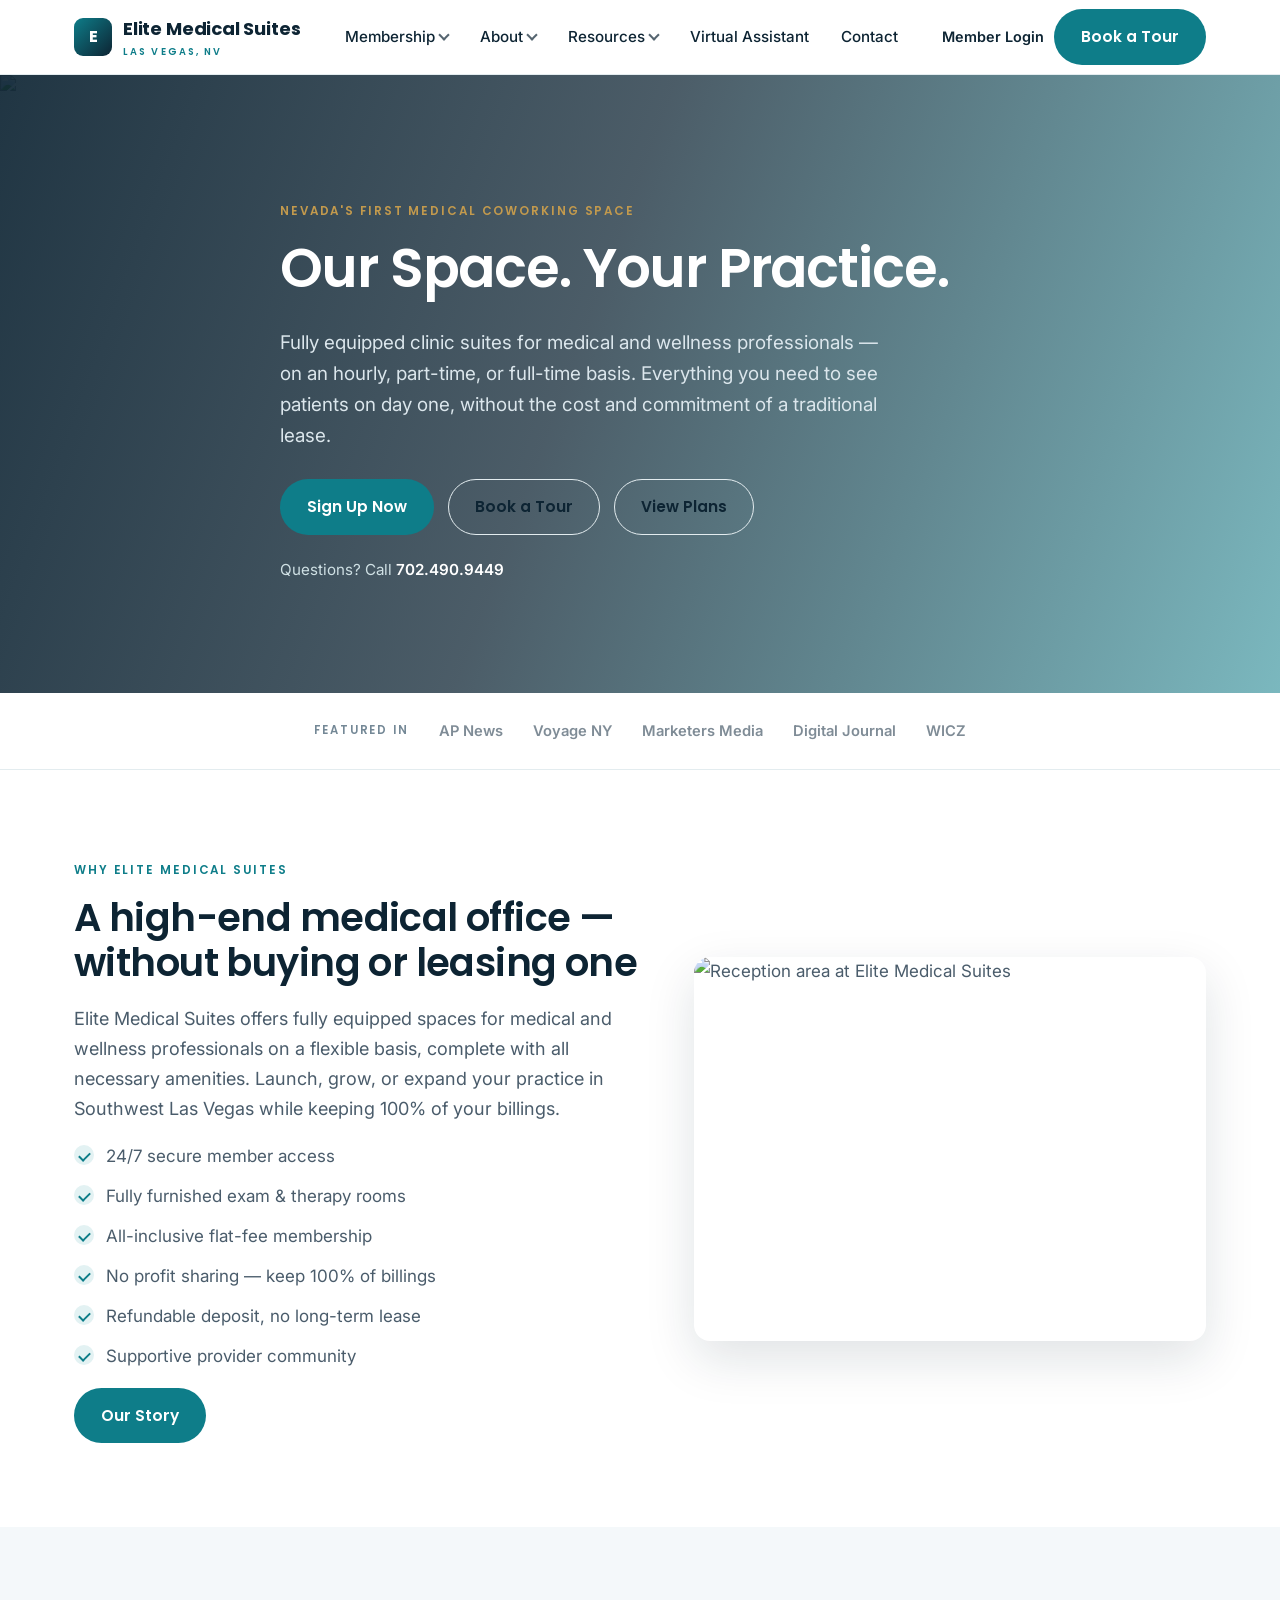
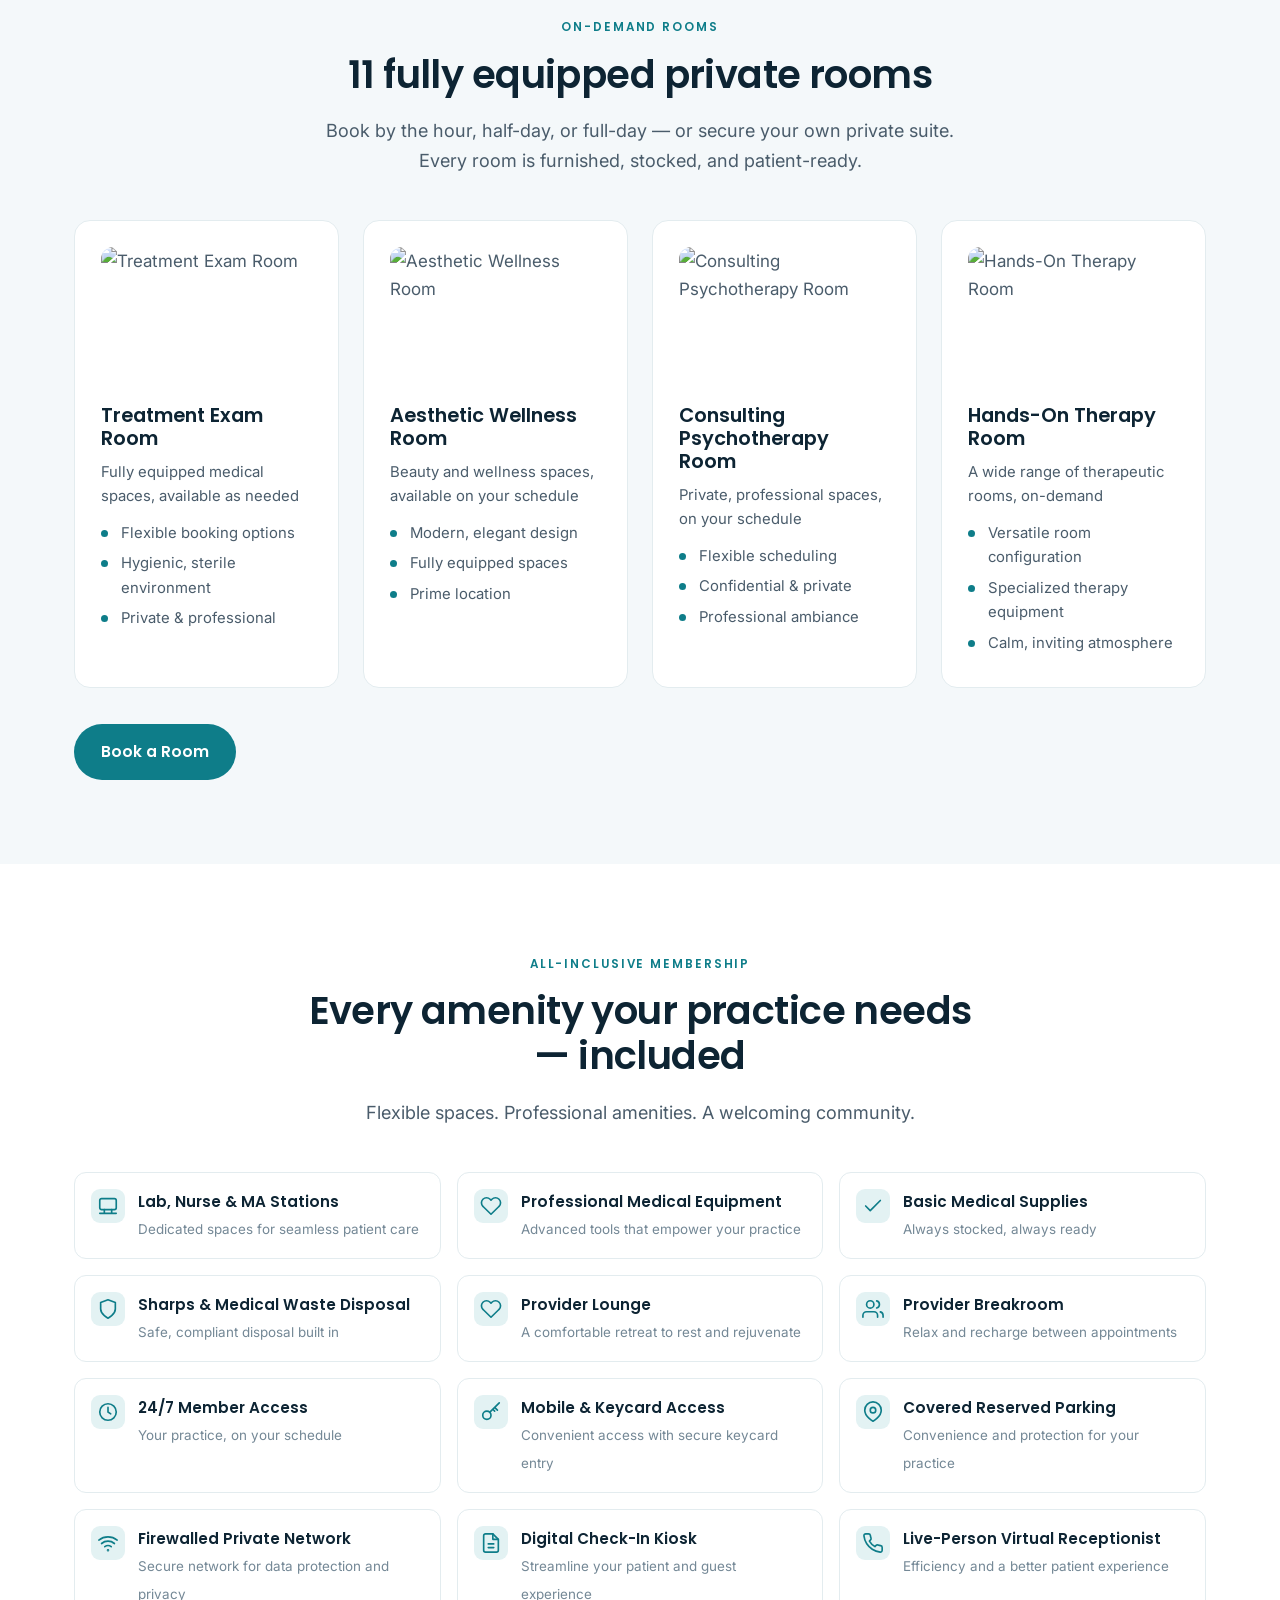
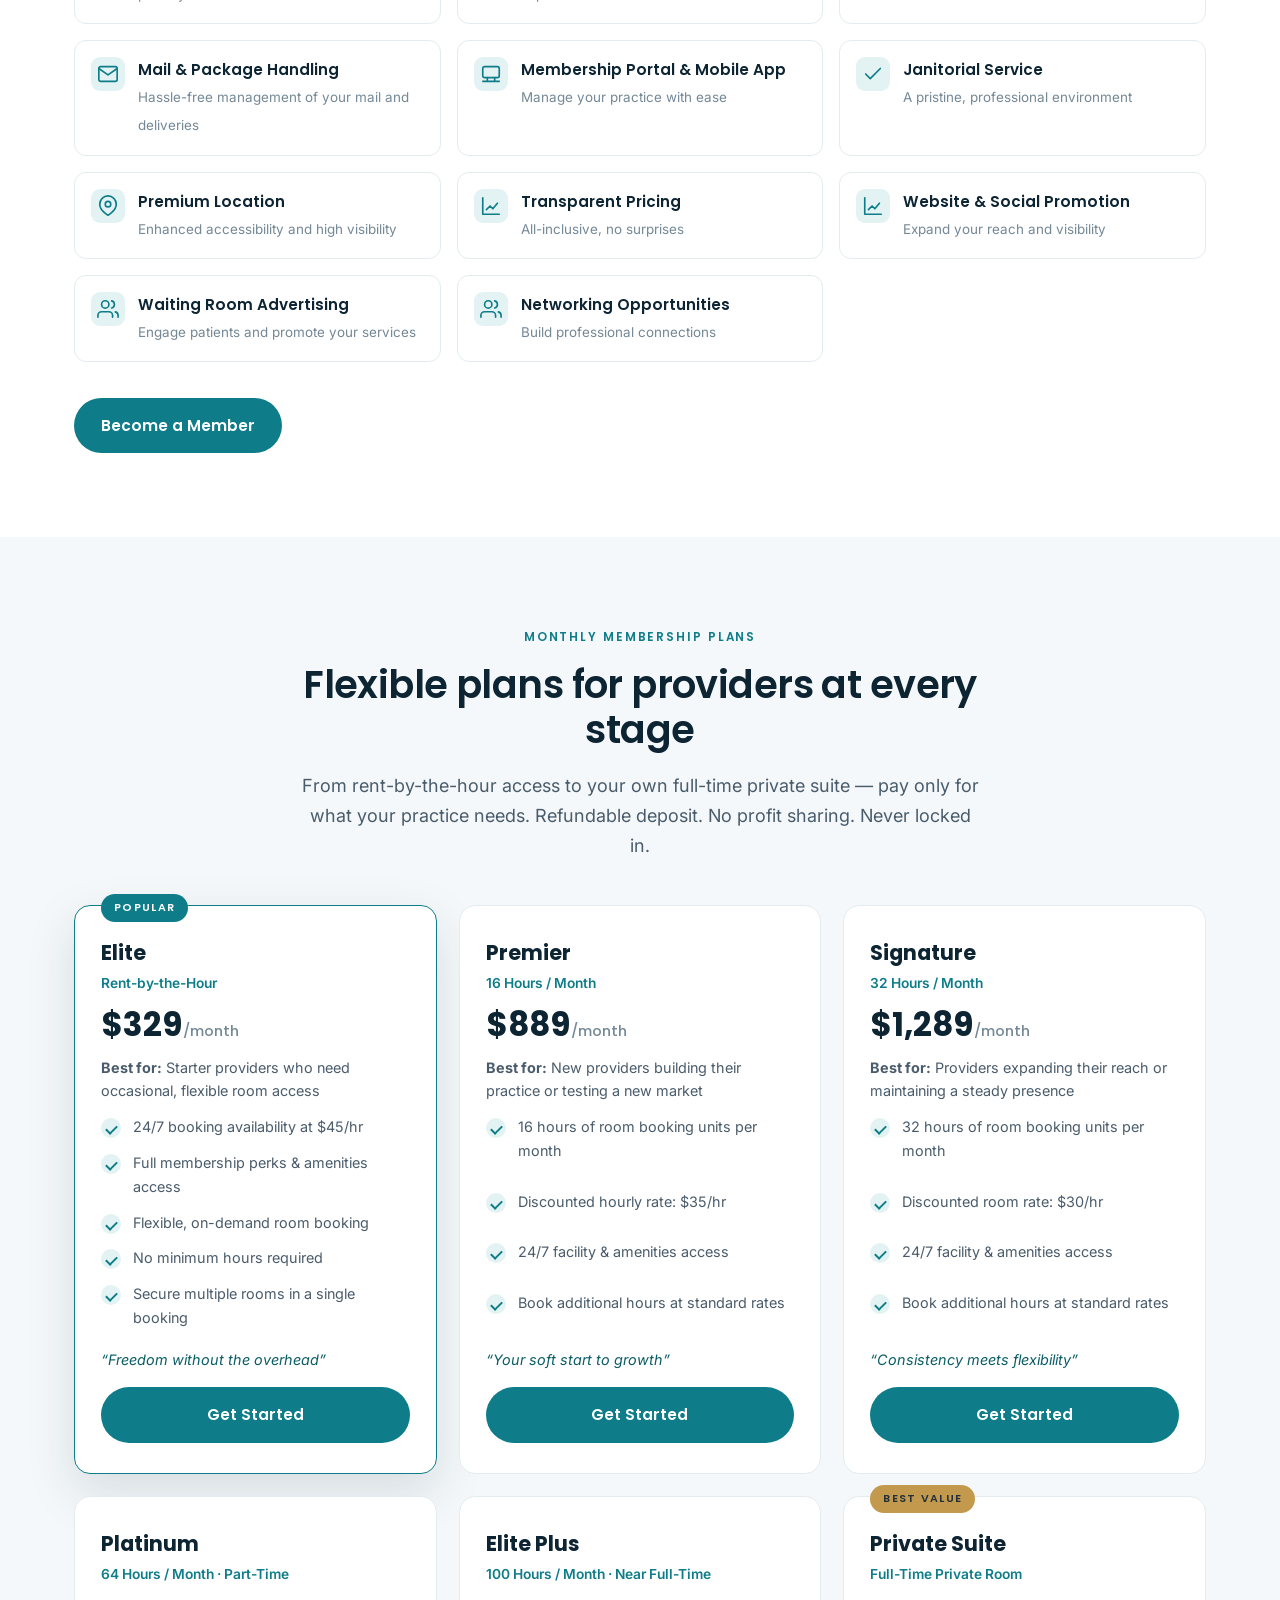
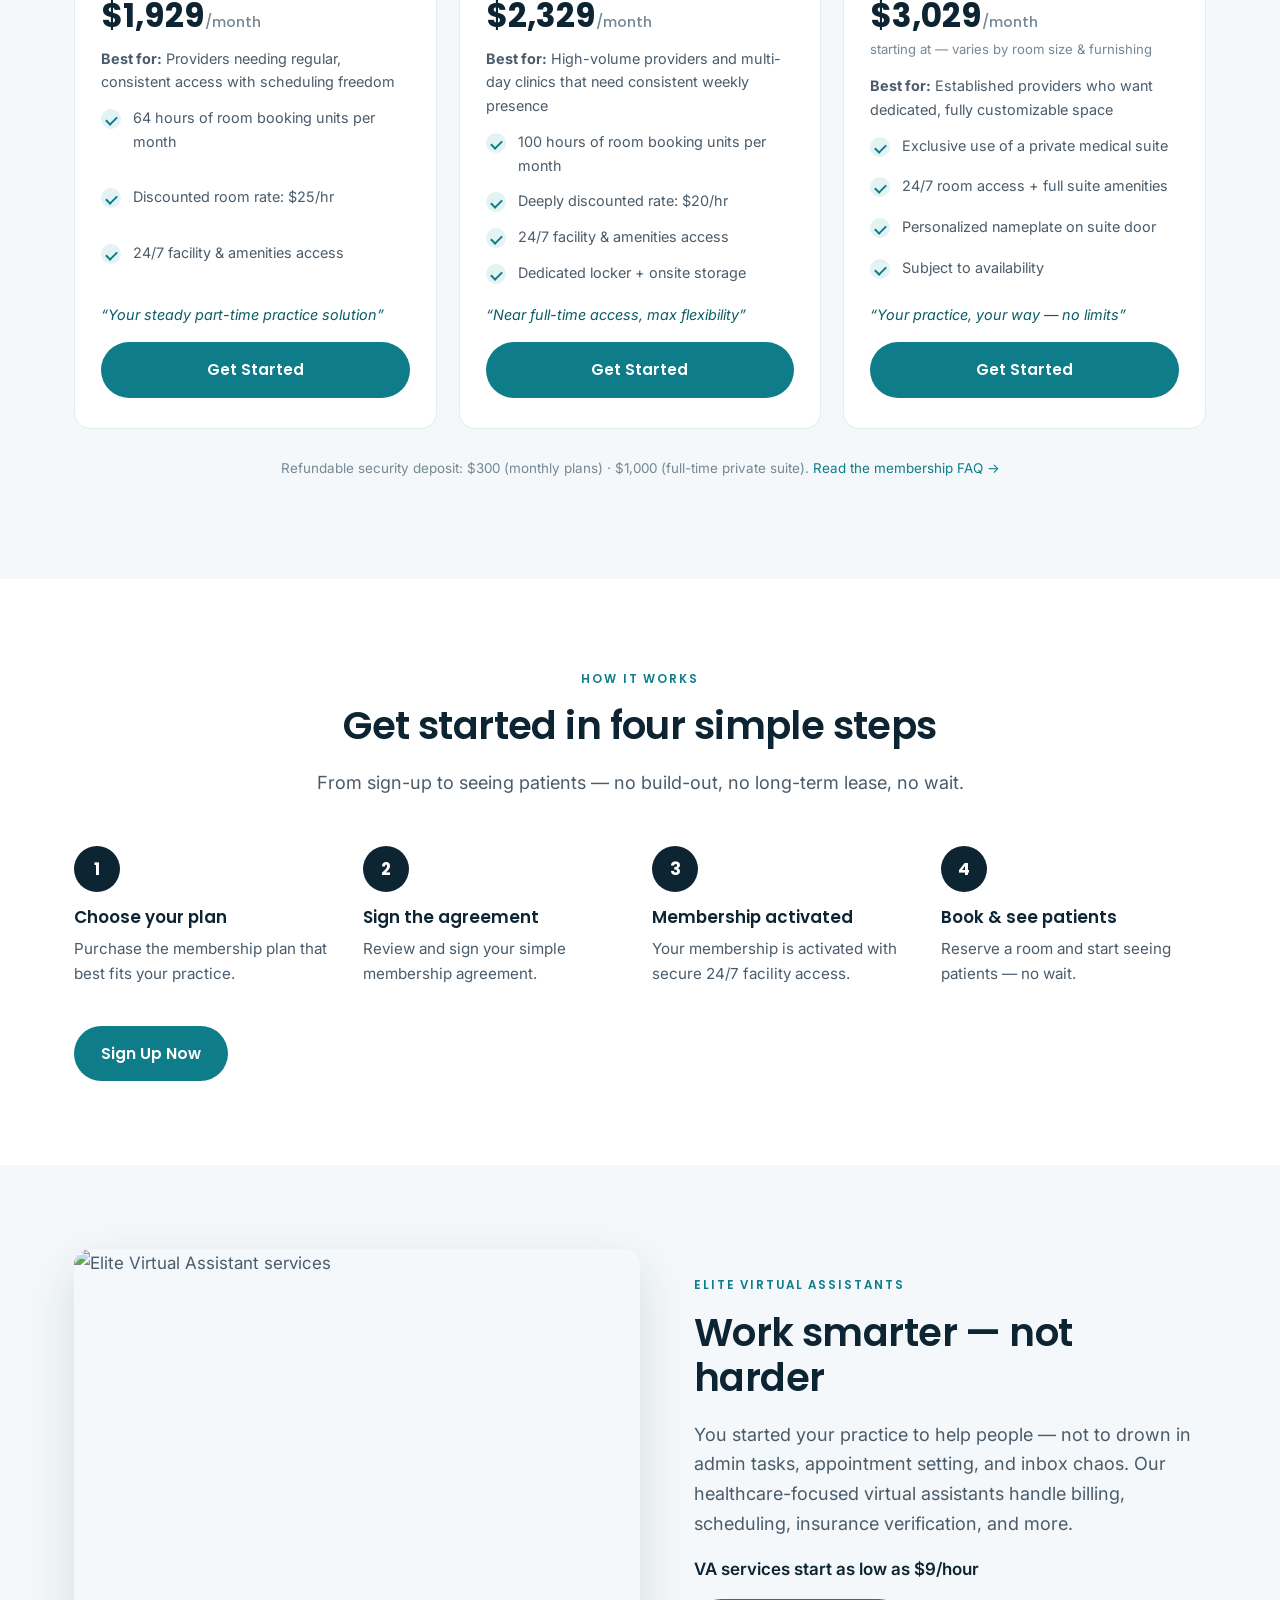
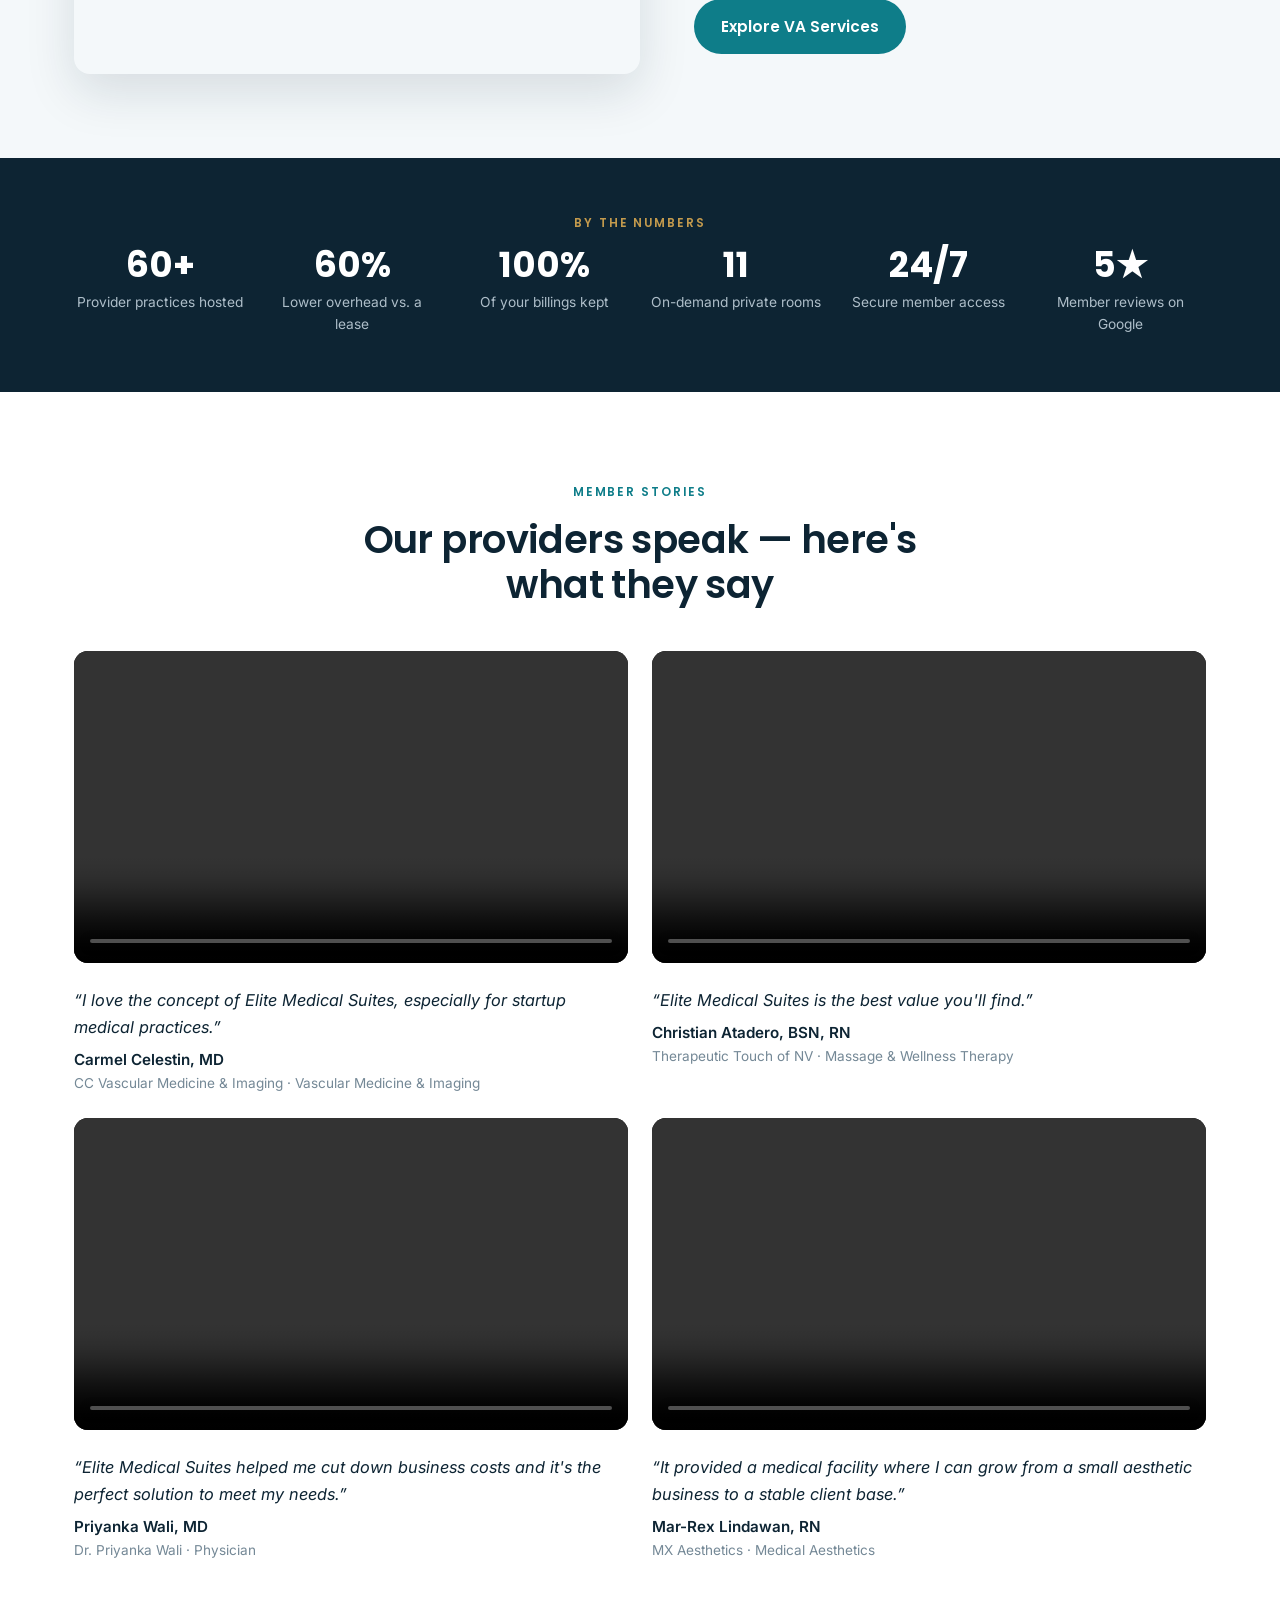
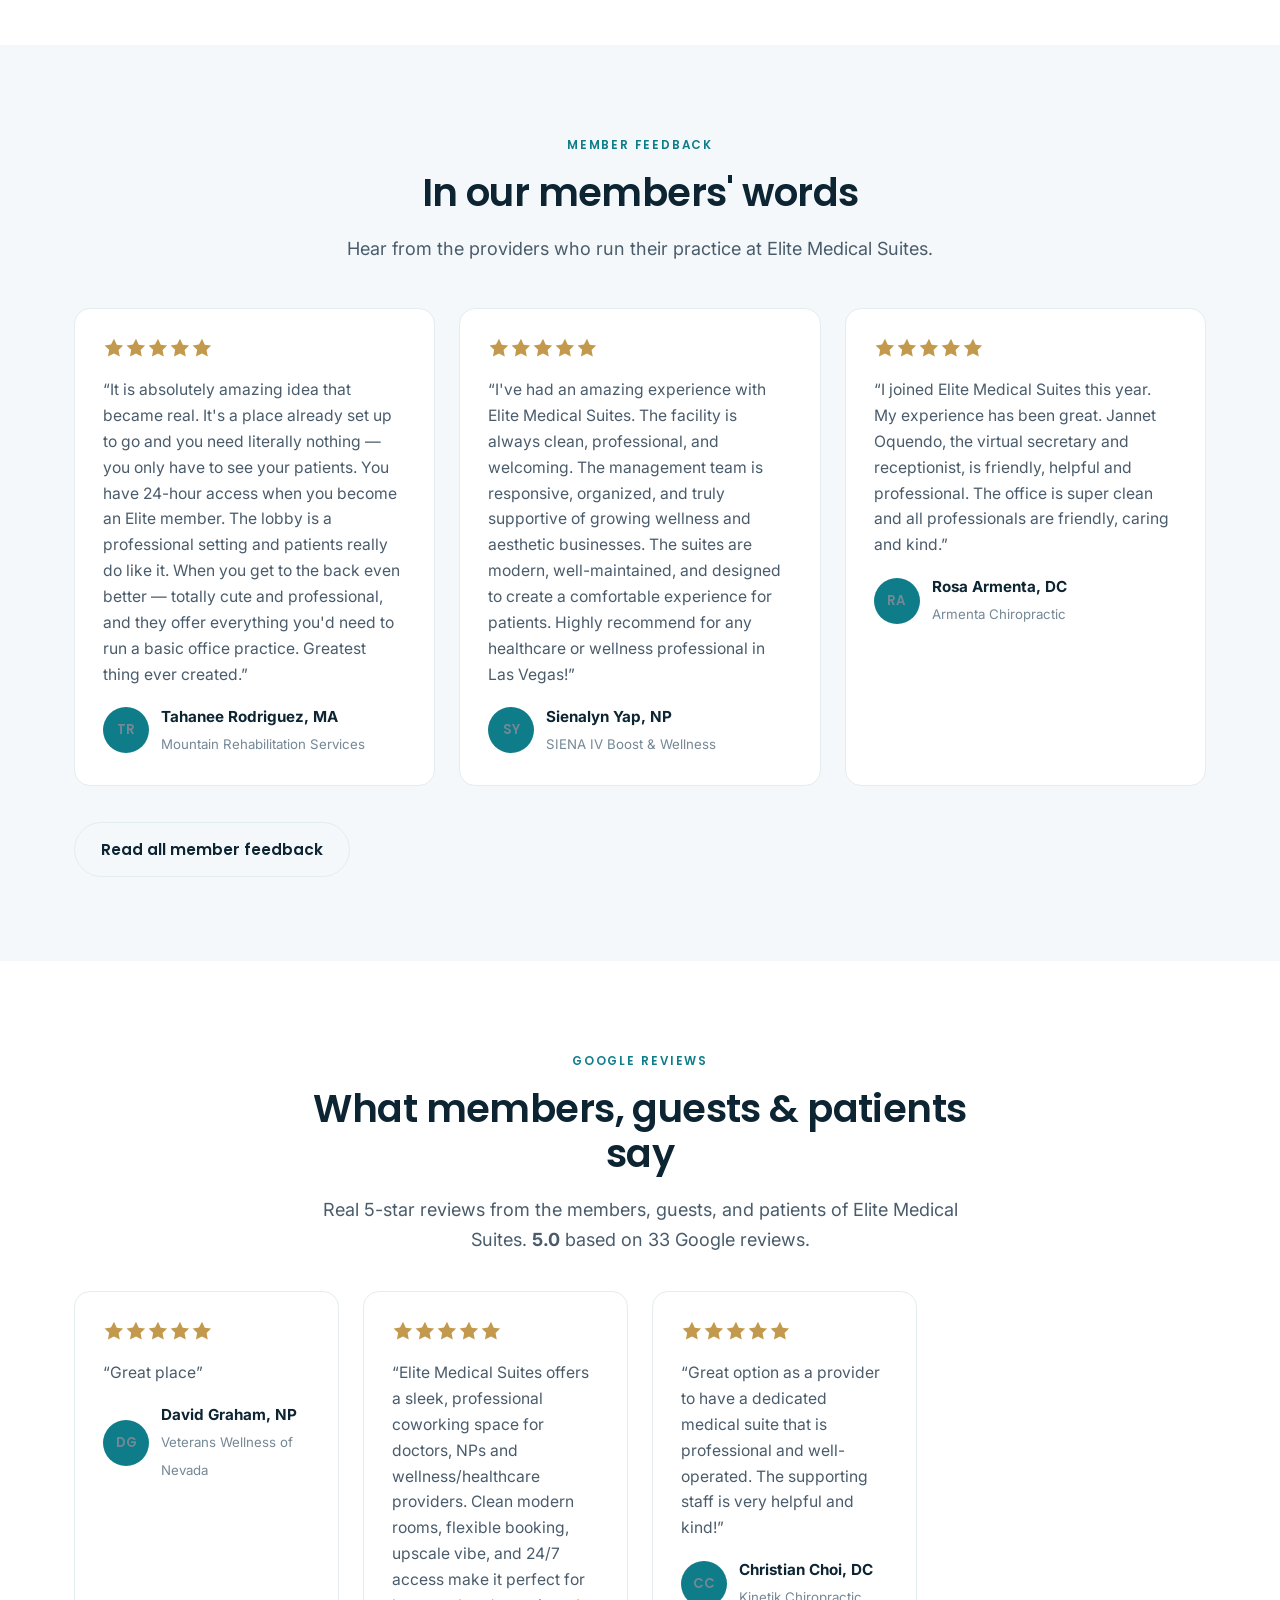
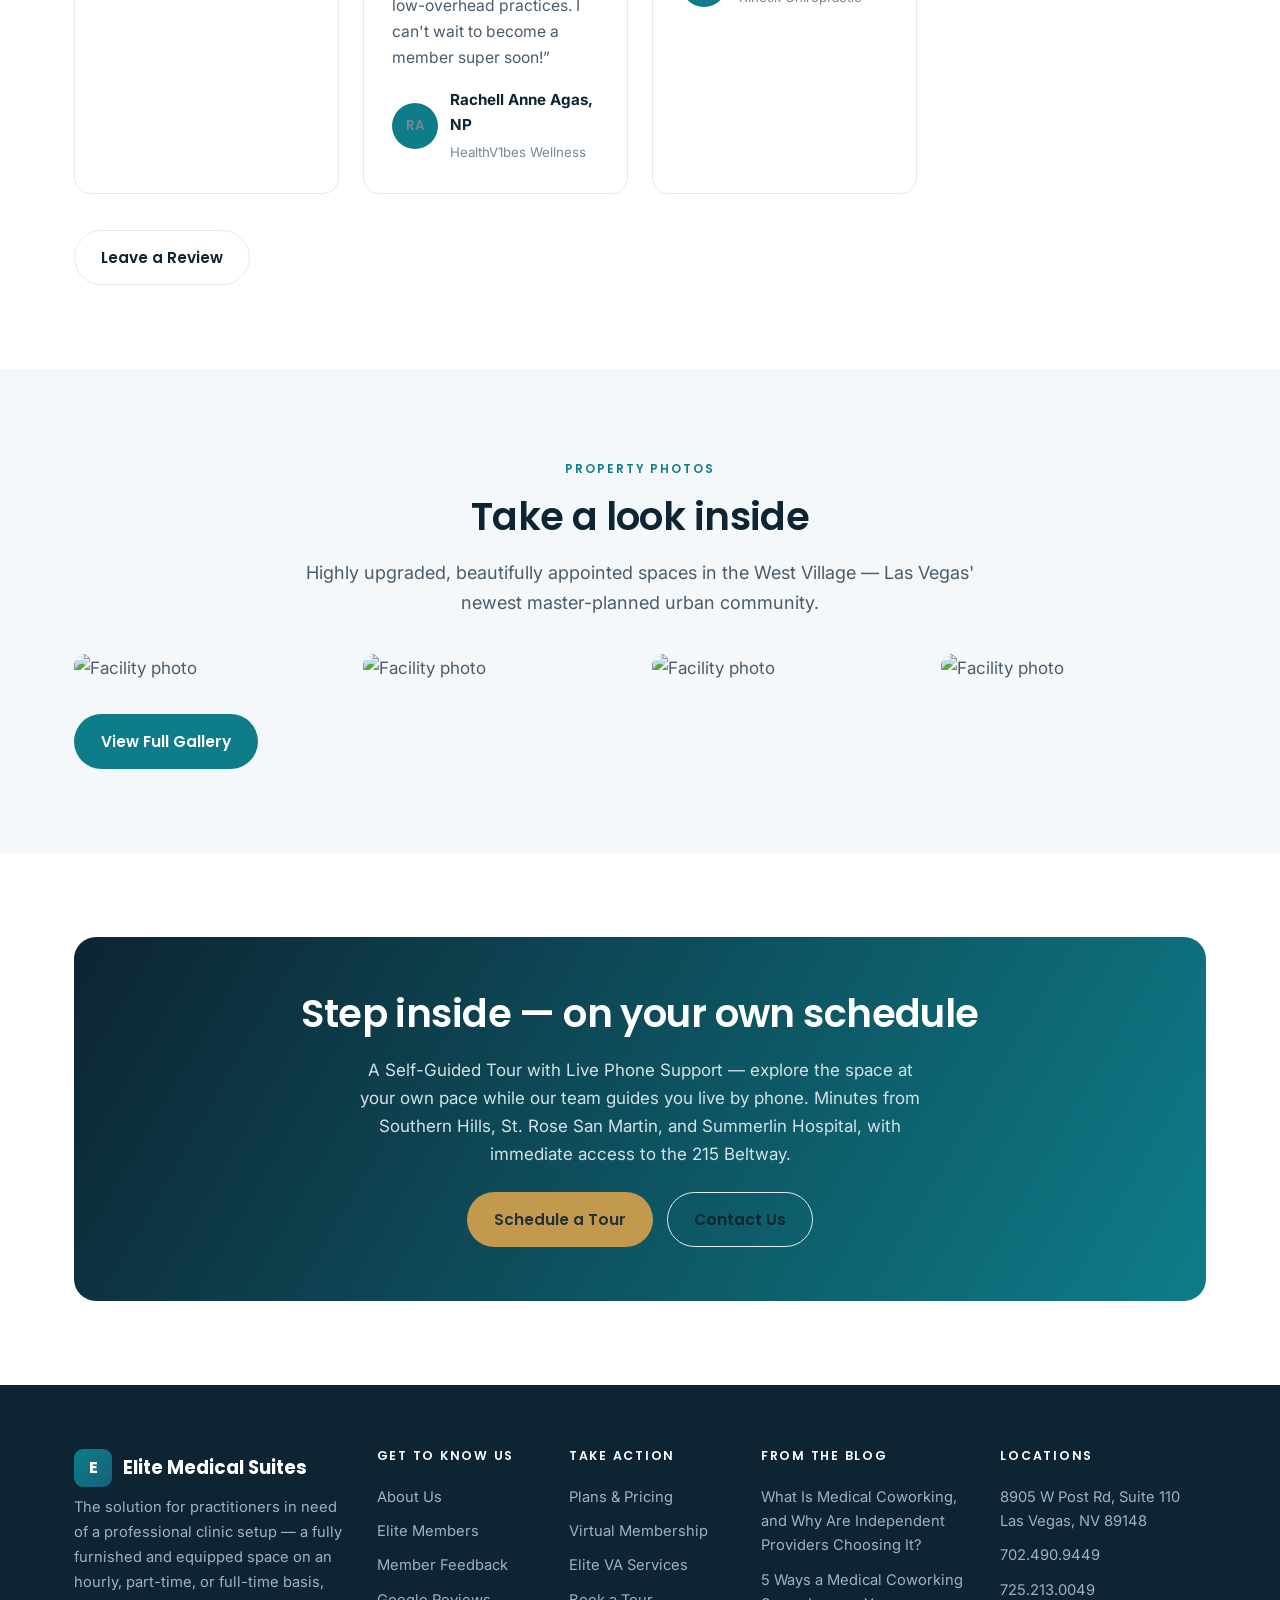
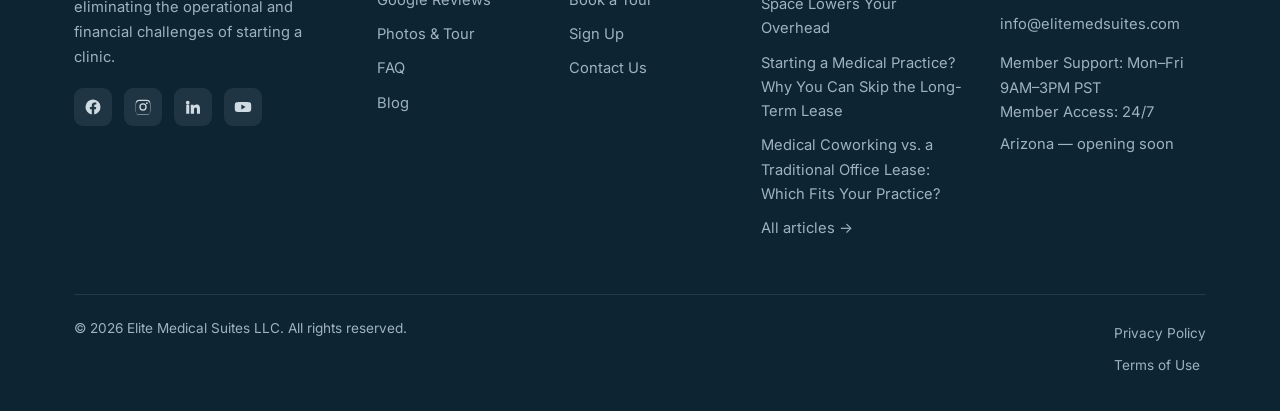
==== index.html @ 9beeb25d "Add files via upload" ====
<!doctype html>
<html lang="en">
<head>
<meta charset="utf-8">
<meta name="viewport" content="width=device-width, initial-scale=1">
<title>Elite Medical Suites | Medical Coworking Space in Las Vegas, Nevada</title>
<meta name="description" content="Nevada&#x27;s premier medical coworking space. Fully equipped exam, therapy &amp; wellness suites for healthcare providers — hourly, part-time, or full-time. 24/7 access in Southwest Las Vegas.">
<meta name="robots" content="index, follow">
<meta property="og:title" content="Elite Medical Suites | Medical Coworking Space in Las Vegas, Nevada">
<meta property="og:description" content="Nevada&#x27;s premier medical coworking space. Fully equipped exam, therapy &amp; wellness suites for healthcare providers — hourly, part-time, or full-time. 24/7 access in Southwest Las Vegas.">
<meta property="og:image" content="https://elitemedsuites.com/wp-content/uploads/2024/10/6.jpg">
<meta property="og:type" content="website">
<link rel="preconnect" href="https://fonts.googleapis.com">
<link rel="preconnect" href="https://fonts.gstatic.com" crossorigin>
<link href="https://fonts.googleapis.com/css2?family=Inter:wght@400;500;600&family=Poppins:wght@500;600;700&display=swap" rel="stylesheet">
<link rel="stylesheet" href="styles.css">
</head>
<body>

<header class="site">
 <div class="wrap nav">
  <a class="brand" href="index.html"><span class="mark">E</span><span>Elite Medical Suites<small>LAS VEGAS, NV</small></span></a>
  <ul class="menu">
   <li><span>Membership</span><div class="drop">
     <a href="pricing.html">Plans &amp; Pricing</a><a href="index.html#amenities">Amenities</a>
     <a href="index.html#rooms">Rooms</a><a href="gallery.html">Photos &amp; Tour</a>
     <a href="virtual-membership.html">Virtual Membership</a></div></li>
   <li><span>About</span><div class="drop">
     <a href="about.html">About Us</a><a href="members.html">Elite Members</a>
     <a href="reviews.html">Member Feedback</a><a href="google-reviews.html">Google Reviews</a></div></li>
   <li><span>Resources</span><div class="drop">
     <a href="faq.html">FAQ</a><a href="blog.html">Blog</a></div></li>
   <li><a href="va-services.html">Virtual Assistant</a></li>
   <li><a href="contact.html">Contact</a></li>
  </ul>
  <div class="nav-cta">
   <a class="login" href="https://18404elite.yardikube.com/member/content/login">Member Login</a>
   <a class="btn btn-primary" href="https://calendly.com/elitemedsuites-info/self-guided-tour">Book a Tour</a>
   <button class="burger" aria-label="Menu" onclick="document.getElementById('m').classList.toggle('open')"><span></span><span></span><span></span></button>
  </div>
 </div>
 <div class="mobile wrap" id="m">
  <div class="grp">Membership</div>
  <a href="pricing.html">Plans &amp; Pricing</a><a href="gallery.html">Photos &amp; Tour</a><a href="virtual-membership.html">Virtual Membership</a>
  <div class="grp">About</div>
  <a href="about.html">About Us</a><a href="members.html">Elite Members</a><a href="reviews.html">Member Feedback</a><a href="google-reviews.html">Google Reviews</a>
  <div class="grp">Resources</div>
  <a href="faq.html">FAQ</a><a href="blog.html">Blog</a><a href="va-services.html">Virtual Assistant</a><a href="contact.html">Contact</a>
  <a href="https://18404elite.yardikube.com/member/content/login">Member Login</a>
  <a class="btn btn-primary" href="https://calendly.com/elitemedsuites-info/self-guided-tour">Book a Tour</a>
 </div>
</header>

<main>

<section class="hero">
 <div class="hero-bg"><img src="https://elitemedsuites.com/wp-content/uploads/2024/10/6.jpg" alt="Elite Medical Suites facility in Las Vegas"></div>
 <div class="wrap hero-in">
  <span class="eyebrow">Nevada's First Medical Coworking Space</span>
  <h1>Our Space. Your Practice.</h1>
  <p>Fully equipped clinic suites for medical and wellness professionals — on an hourly, part-time, or full-time basis. Everything you need to see patients on day one, without the cost and commitment of a traditional lease.</p>
  <div class="btns" style="margin-top:28px">
   <a class="btn btn-primary" href="https://18404elite.yardikube.com/kubecc/content/#/app/acquireamembership?companyid=226">Sign Up Now</a>
   <a class="btn btn-ghost" href="https://calendly.com/elitemedsuites-info/self-guided-tour">Book a Tour</a>
   <a class="btn btn-ghost" href="pricing.html">View Plans</a>
  </div>
  <span class="tag">Questions? Call <a href="tel:7024909449">702.490.9449</a></span>
 </div>
</section>

<section class="featured"><div class="wrap"><div class="row">
 <span class="lbl">Featured In</span>
 <a href="https://apnews.com/press-release/marketersmedia/health-care-industry-medical-technology-b274e3f87c56753ab562dd8ef5f53e91">AP News</a>
 <a href="https://voyageny.com/elite-medical-suites-redefining-healthcare-workspaces-with-innovative-coworking-solutions/">Voyage NY</a>
 <a href="https://news.marketersmedia.com/elite-medical-suites-introduces-flexible-turnkey-solutions-for-healthcare-providers-to-streamline-practice-management/89147927">Marketers Media</a>
 <a href="https://www.digitaljournal.com/pr/news/revupmarketer/elite-medical-suites-introduces-flexible-1670391436.html">Digital Journal</a>
 <a href="https://www.wicz.com/story/51932061/elite-medical-suites-introduces-flexible-turnkey-solutions-for-healthcare-providers-to-streamline-practice-management">WICZ</a>
</div></div></section>

<section class="sec"><div class="wrap split">
 <div>
  <span class="eyebrow">Why Elite Medical Suites</span>
  <h2>A high-end medical office — without buying or leasing one</h2>
  <p class="lead">Elite Medical Suites offers fully equipped spaces for medical and wellness professionals on a flexible basis, complete with all necessary amenities. Launch, grow, or expand your practice in Southwest Las Vegas while keeping 100% of your billings.</p>
  <ul class="checks">
   <li>24/7 secure member access</li><li>Fully furnished exam &amp; therapy rooms</li>
   <li>All-inclusive flat-fee membership</li><li>No profit sharing — keep 100% of billings</li>
   <li>Refundable deposit, no long-term lease</li><li>Supportive provider community</li>
  </ul>
  <div class="btns"><a class="btn btn-primary" href="about.html">Our Story</a></div>
 </div>
 <img class="media" src="https://elitemedsuites.com/wp-content/uploads/2024/10/3.jpg" alt="Reception area at Elite Medical Suites">
</div></section>

<section class="sec soft" id="rooms"><div class="wrap">
 <div class="center" style="max-width:660px;margin:0 auto 44px">
  <span class="eyebrow">On-Demand Rooms</span>
  <h2>11 fully equipped private rooms</h2>
  <p class="lead">Book by the hour, half-day, or full-day — or secure your own private suite. Every room is furnished, stocked, and patient-ready.</p>
 </div>
 <div class="grid g4"><div class="card room"><img src="https://elitemedsuites.com/wp-content/uploads/2024/10/20.jpg" alt="Treatment Exam Room" loading="lazy"><h3>Treatment Exam Room</h3><p style="font-size:.93rem;margin:0">Fully equipped medical spaces, available as needed</p><ul><li>Flexible booking options</li><li>Hygienic, sterile environment</li><li>Private &amp; professional</li></ul></div><div class="card room"><img src="https://elitemedsuites.com/wp-content/uploads/2024/10/22.jpg" alt="Aesthetic Wellness Room" loading="lazy"><h3>Aesthetic Wellness Room</h3><p style="font-size:.93rem;margin:0">Beauty and wellness spaces, available on your schedule</p><ul><li>Modern, elegant design</li><li>Fully equipped spaces</li><li>Prime location</li></ul></div><div class="card room"><img src="https://elitemedsuites.com/wp-content/uploads/2024/10/16.jpg" alt="Consulting Psychotherapy Room" loading="lazy"><h3>Consulting Psychotherapy Room</h3><p style="font-size:.93rem;margin:0">Private, professional spaces, on your schedule</p><ul><li>Flexible scheduling</li><li>Confidential &amp; private</li><li>Professional ambiance</li></ul></div><div class="card room"><img src="https://elitemedsuites.com/wp-content/uploads/2024/10/21.jpg" alt="Hands-On Therapy Room" loading="lazy"><h3>Hands-On Therapy Room</h3><p style="font-size:.93rem;margin:0">A wide range of therapeutic rooms, on-demand</p><ul><li>Versatile room configuration</li><li>Specialized therapy equipment</li><li>Calm, inviting atmosphere</li></ul></div></div>
 <div class="center btns" style="margin-top:36px"><a class="btn btn-primary" href="https://18404elite.yardikube.com/kubecc/content/#/app/services/workspacelist?companyid=226">Book a Room</a></div>
</div></section>

<section class="sec" id="amenities"><div class="wrap">
 <div class="center" style="max-width:680px;margin:0 auto 44px">
  <span class="eyebrow">All-Inclusive Membership</span>
  <h2>Every amenity your practice needs — included</h2>
  <p class="lead">Flexible spaces. Professional amenities. A welcoming community.</p>
 </div>
 <div class="amen"><div class="a"><span class="dot"><svg viewBox="0 0 24 24" fill="none" stroke="currentColor" stroke-width="1.8" stroke-linecap="round" stroke-linejoin="round" width="22" height="22"><rect x="3" y="4" width="18" height="12" rx="2"/><path d="M3 20h18M8 16v4M16 16v4"/></svg></span><div><b>Lab, Nurse & MA Stations</b><span>Dedicated spaces for seamless patient care</span></div></div><div class="a"><span class="dot"><svg viewBox="0 0 24 24" fill="none" stroke="currentColor" stroke-width="1.8" stroke-linecap="round" stroke-linejoin="round" width="22" height="22"><path d="M20.8 4.6a5.5 5.5 0 0 0-7.8 0L12 5.6l-1-1a5.5 5.5 0 0 0-7.8 7.8l1 1L12 21l7.8-7.6 1-1a5.5 5.5 0 0 0 0-7.8z"/></svg></span><div><b>Professional Medical Equipment</b><span>Advanced tools that empower your practice</span></div></div><div class="a"><span class="dot"><svg viewBox="0 0 24 24" fill="none" stroke="currentColor" stroke-width="1.8" stroke-linecap="round" stroke-linejoin="round" width="22" height="22"><path d="M20 6 9 17l-5-5"/></svg></span><div><b>Basic Medical Supplies</b><span>Always stocked, always ready</span></div></div><div class="a"><span class="dot"><svg viewBox="0 0 24 24" fill="none" stroke="currentColor" stroke-width="1.8" stroke-linecap="round" stroke-linejoin="round" width="22" height="22"><path d="M12 22s8-4 8-10V5l-8-3-8 3v7c0 6 8 10 8 10z"/></svg></span><div><b>Sharps & Medical Waste Disposal</b><span>Safe, compliant disposal built in</span></div></div><div class="a"><span class="dot"><svg viewBox="0 0 24 24" fill="none" stroke="currentColor" stroke-width="1.8" stroke-linecap="round" stroke-linejoin="round" width="22" height="22"><path d="M20.8 4.6a5.5 5.5 0 0 0-7.8 0L12 5.6l-1-1a5.5 5.5 0 0 0-7.8 7.8l1 1L12 21l7.8-7.6 1-1a5.5 5.5 0 0 0 0-7.8z"/></svg></span><div><b>Provider Lounge</b><span>A comfortable retreat to rest and rejuvenate</span></div></div><div class="a"><span class="dot"><svg viewBox="0 0 24 24" fill="none" stroke="currentColor" stroke-width="1.8" stroke-linecap="round" stroke-linejoin="round" width="22" height="22"><path d="M17 21v-2a4 4 0 0 0-4-4H5a4 4 0 0 0-4 4v2"/><circle cx="9" cy="7" r="4"/><path d="M23 21v-2a4 4 0 0 0-3-3.87M16 3.13a4 4 0 0 1 0 7.75"/></svg></span><div><b>Provider Breakroom</b><span>Relax and recharge between appointments</span></div></div><div class="a"><span class="dot"><svg viewBox="0 0 24 24" fill="none" stroke="currentColor" stroke-width="1.8" stroke-linecap="round" stroke-linejoin="round" width="22" height="22"><circle cx="12" cy="12" r="9"/><path d="M12 7v5l3 2"/></svg></span><div><b>24/7 Member Access</b><span>Your practice, on your schedule</span></div></div><div class="a"><span class="dot"><svg viewBox="0 0 24 24" fill="none" stroke="currentColor" stroke-width="1.8" stroke-linecap="round" stroke-linejoin="round" width="22" height="22"><circle cx="7.5" cy="15.5" r="4.5"/><path d="M10.5 12.5 21 2M16 7l3 3M14 9l2 2"/></svg></span><div><b>Mobile & Keycard Access</b><span>Convenient access with secure keycard entry</span></div></div><div class="a"><span class="dot"><svg viewBox="0 0 24 24" fill="none" stroke="currentColor" stroke-width="1.8" stroke-linecap="round" stroke-linejoin="round" width="22" height="22"><path d="M21 10c0 7-9 12-9 12s-9-5-9-12a9 9 0 0 1 18 0z"/><circle cx="12" cy="10" r="3"/></svg></span><div><b>Covered Reserved Parking</b><span>Convenience and protection for your practice</span></div></div><div class="a"><span class="dot"><svg viewBox="0 0 24 24" fill="none" stroke="currentColor" stroke-width="1.8" stroke-linecap="round" stroke-linejoin="round" width="22" height="22"><path d="M5 12.55a11 11 0 0 1 14 0M8.5 16a6 6 0 0 1 7 0M2 8.82a16 16 0 0 1 20 0"/><circle cx="12" cy="20" r="0.5"/></svg></span><div><b>Firewalled Private Network</b><span>Secure network for data protection and privacy</span></div></div><div class="a"><span class="dot"><svg viewBox="0 0 24 24" fill="none" stroke="currentColor" stroke-width="1.8" stroke-linecap="round" stroke-linejoin="round" width="22" height="22"><path d="M14 2H6a2 2 0 0 0-2 2v16a2 2 0 0 0 2 2h12a2 2 0 0 0 2-2V8z"/><path d="M14 2v6h6M9 13h6M9 17h6"/></svg></span><div><b>Digital Check-In Kiosk</b><span>Streamline your patient and guest experience</span></div></div><div class="a"><span class="dot"><svg viewBox="0 0 24 24" fill="none" stroke="currentColor" stroke-width="1.8" stroke-linecap="round" stroke-linejoin="round" width="22" height="22"><path d="M22 16.92v3a2 2 0 0 1-2.18 2 19.8 19.8 0 0 1-8.63-3.07 19.5 19.5 0 0 1-6-6 19.8 19.8 0 0 1-3.07-8.67A2 2 0 0 1 4.11 2h3a2 2 0 0 1 2 1.72c.13.96.36 1.9.7 2.81a2 2 0 0 1-.45 2.11L8.09 9.91a16 16 0 0 0 6 6l1.27-1.27a2 2 0 0 1 2.11-.45c.91.34 1.85.57 2.81.7A2 2 0 0 1 22 16.92z"/></svg></span><div><b>Live-Person Virtual Receptionist</b><span>Efficiency and a better patient experience</span></div></div><div class="a"><span class="dot"><svg viewBox="0 0 24 24" fill="none" stroke="currentColor" stroke-width="1.8" stroke-linecap="round" stroke-linejoin="round" width="22" height="22"><rect x="2" y="4" width="20" height="16" rx="2"/><path d="m2 6 10 7 10-7"/></svg></span><div><b>Mail & Package Handling</b><span>Hassle-free management of your mail and deliveries</span></div></div><div class="a"><span class="dot"><svg viewBox="0 0 24 24" fill="none" stroke="currentColor" stroke-width="1.8" stroke-linecap="round" stroke-linejoin="round" width="22" height="22"><rect x="3" y="4" width="18" height="12" rx="2"/><path d="M3 20h18M8 16v4M16 16v4"/></svg></span><div><b>Membership Portal & Mobile App</b><span>Manage your practice with ease</span></div></div><div class="a"><span class="dot"><svg viewBox="0 0 24 24" fill="none" stroke="currentColor" stroke-width="1.8" stroke-linecap="round" stroke-linejoin="round" width="22" height="22"><path d="M20 6 9 17l-5-5"/></svg></span><div><b>Janitorial Service</b><span>A pristine, professional environment</span></div></div><div class="a"><span class="dot"><svg viewBox="0 0 24 24" fill="none" stroke="currentColor" stroke-width="1.8" stroke-linecap="round" stroke-linejoin="round" width="22" height="22"><path d="M21 10c0 7-9 12-9 12s-9-5-9-12a9 9 0 0 1 18 0z"/><circle cx="12" cy="10" r="3"/></svg></span><div><b>Premium Location</b><span>Enhanced accessibility and high visibility</span></div></div><div class="a"><span class="dot"><svg viewBox="0 0 24 24" fill="none" stroke="currentColor" stroke-width="1.8" stroke-linecap="round" stroke-linejoin="round" width="22" height="22"><path d="M3 3v18h18M7 16l4-4 3 3 5-6"/></svg></span><div><b>Transparent Pricing</b><span>All-inclusive, no surprises</span></div></div><div class="a"><span class="dot"><svg viewBox="0 0 24 24" fill="none" stroke="currentColor" stroke-width="1.8" stroke-linecap="round" stroke-linejoin="round" width="22" height="22"><path d="M3 3v18h18M7 16l4-4 3 3 5-6"/></svg></span><div><b>Website & Social Promotion</b><span>Expand your reach and visibility</span></div></div><div class="a"><span class="dot"><svg viewBox="0 0 24 24" fill="none" stroke="currentColor" stroke-width="1.8" stroke-linecap="round" stroke-linejoin="round" width="22" height="22"><path d="M17 21v-2a4 4 0 0 0-4-4H5a4 4 0 0 0-4 4v2"/><circle cx="9" cy="7" r="4"/><path d="M23 21v-2a4 4 0 0 0-3-3.87M16 3.13a4 4 0 0 1 0 7.75"/></svg></span><div><b>Waiting Room Advertising</b><span>Engage patients and promote your services</span></div></div><div class="a"><span class="dot"><svg viewBox="0 0 24 24" fill="none" stroke="currentColor" stroke-width="1.8" stroke-linecap="round" stroke-linejoin="round" width="22" height="22"><path d="M17 21v-2a4 4 0 0 0-4-4H5a4 4 0 0 0-4 4v2"/><circle cx="9" cy="7" r="4"/><path d="M23 21v-2a4 4 0 0 0-3-3.87M16 3.13a4 4 0 0 1 0 7.75"/></svg></span><div><b>Networking Opportunities</b><span>Build professional connections</span></div></div></div>
 <div class="center btns" style="margin-top:36px"><a class="btn btn-primary" href="https://18404elite.yardikube.com/kubecc/content/#/app/acquireamembership?companyid=226">Become a Member</a></div>
</div></section>

<section class="sec soft"><div class="wrap">
 <div class="center" style="max-width:700px;margin:0 auto 44px">
  <span class="eyebrow">Monthly Membership Plans</span>
  <h2>Flexible plans for providers at every stage</h2>
  <p class="lead">From rent-by-the-hour access to your own full-time private suite — pay only for what your practice needs. Refundable deposit. No profit sharing. Never locked in.</p>
 </div>
 <div class="plans"><div class="plan feat"><span class="badge">Popular</span><div class="pname">Elite</div><div class="ptier">Rent-by-the-Hour</div>
<div class="price">$329<span>/month</span></div>
<p class="pbest"><b>Best for:</b> Starter providers who need occasional, flexible room access</p><ul class="checks"><li>24/7 booking availability at $45/hr</li><li>Full membership perks &amp; amenities access</li><li>Flexible, on-demand room booking</li><li>No minimum hours required</li><li>Secure multiple rooms in a single booking</li></ul>
<p class="quote">“Freedom without the overhead”</p><a class="btn btn-primary" href="https://18404elite.yardikube.com/kubecc/content/#/app/acquireamembership?companyid=226">Get Started</a></div><div class="plan "><div class="pname">Premier</div><div class="ptier">16 Hours / Month</div>
<div class="price">$889<span>/month</span></div>
<p class="pbest"><b>Best for:</b> New providers building their practice or testing a new market</p><ul class="checks"><li>16 hours of room booking units per month</li><li>Discounted hourly rate: $35/hr</li><li>24/7 facility &amp; amenities access</li><li>Book additional hours at standard rates</li></ul>
<p class="quote">“Your soft start to growth”</p><a class="btn btn-primary" href="https://18404elite.yardikube.com/kubecc/content/#/app/acquireamembership?companyid=226">Get Started</a></div><div class="plan "><div class="pname">Signature</div><div class="ptier">32 Hours / Month</div>
<div class="price">$1,289<span>/month</span></div>
<p class="pbest"><b>Best for:</b> Providers expanding their reach or maintaining a steady presence</p><ul class="checks"><li>32 hours of room booking units per month</li><li>Discounted room rate: $30/hr</li><li>24/7 facility &amp; amenities access</li><li>Book additional hours at standard rates</li></ul>
<p class="quote">“Consistency meets flexibility”</p><a class="btn btn-primary" href="https://18404elite.yardikube.com/kubecc/content/#/app/acquireamembership?companyid=226">Get Started</a></div><div class="plan "><div class="pname">Platinum</div><div class="ptier">64 Hours / Month · Part-Time</div>
<div class="price">$1,929<span>/month</span></div>
<p class="pbest"><b>Best for:</b> Providers needing regular, consistent access with scheduling freedom</p><ul class="checks"><li>64 hours of room booking units per month</li><li>Discounted room rate: $25/hr</li><li>24/7 facility &amp; amenities access</li></ul>
<p class="quote">“Your steady part-time practice solution”</p><a class="btn btn-primary" href="https://18404elite.yardikube.com/kubecc/content/#/app/acquireamembership?companyid=226">Get Started</a></div><div class="plan "><div class="pname">Elite Plus</div><div class="ptier">100 Hours / Month · Near Full-Time</div>
<div class="price">$2,329<span>/month</span></div>
<p class="pbest"><b>Best for:</b> High-volume providers and multi-day clinics that need consistent weekly presence</p><ul class="checks"><li>100 hours of room booking units per month</li><li>Deeply discounted rate: $20/hr</li><li>24/7 facility &amp; amenities access</li><li>Dedicated locker + onsite storage</li></ul>
<p class="quote">“Near full-time access, max flexibility”</p><a class="btn btn-primary" href="https://18404elite.yardikube.com/kubecc/content/#/app/acquireamembership?companyid=226">Get Started</a></div><div class="plan best"><span class="badge">Best Value</span><div class="pname">Private Suite</div><div class="ptier">Full-Time Private Room</div>
<div class="price">$3,029<span>/month</span></div><p class="pnote">starting at — varies by room size &amp; furnishing</p>
<p class="pbest"><b>Best for:</b> Established providers who want dedicated, fully customizable space</p><ul class="checks"><li>Exclusive use of a private medical suite</li><li>24/7 room access + full suite amenities</li><li>Personalized nameplate on suite door</li><li>Subject to availability</li></ul>
<p class="quote">“Your practice, your way — no limits”</p><a class="btn btn-primary" href="https://18404elite.yardikube.com/kubecc/content/#/app/acquireamembership?companyid=226">Get Started</a></div></div>
 <p class="center note" style="margin-top:28px">Refundable security deposit: $300 (monthly plans) · $1,000 (full-time private suite). <a href="faq.html">Read the membership FAQ →</a></p>
</div></section>

<section class="sec"><div class="wrap">
 <div class="center" style="max-width:660px;margin:0 auto 48px">
  <span class="eyebrow">How It Works</span>
  <h2>Get started in four simple steps</h2>
  <p class="lead">From sign-up to seeing patients — no build-out, no long-term lease, no wait.</p>
 </div>
 <div class="steps">
  <div class="step"><div class="n">1</div><h3>Choose your plan</h3><p>Purchase the membership plan that best fits your practice.</p></div>
  <div class="step"><div class="n">2</div><h3>Sign the agreement</h3><p>Review and sign your simple membership agreement.</p></div>
  <div class="step"><div class="n">3</div><h3>Membership activated</h3><p>Your membership is activated with secure 24/7 facility access.</p></div>
  <div class="step"><div class="n">4</div><h3>Book &amp; see patients</h3><p>Reserve a room and start seeing patients — no wait.</p></div>
 </div>
 <div class="center btns" style="margin-top:40px"><a class="btn btn-primary" href="https://18404elite.yardikube.com/kubecc/content/#/app/acquireamembership?companyid=226">Sign Up Now</a></div>
</div></section>

<section class="sec soft"><div class="wrap split">
 <img class="media" src="https://elitemedsuites.com/wp-content/uploads/2024/11/VA-Services-1.jpg" alt="Elite Virtual Assistant services">
 <div>
  <span class="eyebrow">Elite Virtual Assistants</span>
  <h2>Work smarter — not harder</h2>
  <p class="lead">You started your practice to help people — not to drown in admin tasks, appointment setting, and inbox chaos. Our healthcare-focused virtual assistants handle billing, scheduling, insurance verification, and more.</p>
  <p style="font-weight:600;color:var(--head)">VA services start as low as $9/hour</p>
  <div class="btns"><a class="btn btn-primary" href="va-services.html">Explore VA Services</a></div>
 </div>
</div></section>

<section class="sec-sm navy"><div class="wrap">
 <p class="eyebrow center" style="display:block">By the Numbers</p>
 <div class="stats">
  <div class="stat"><div class="num">60+</div><div class="lbl">Provider practices hosted</div></div>
  <div class="stat"><div class="num">60%</div><div class="lbl">Lower overhead vs. a lease</div></div>
  <div class="stat"><div class="num">100%</div><div class="lbl">Of your billings kept</div></div>
  <div class="stat"><div class="num">11</div><div class="lbl">On-demand private rooms</div></div>
  <div class="stat"><div class="num">24/7</div><div class="lbl">Secure member access</div></div>
  <div class="stat"><div class="num">5★</div><div class="lbl">Member reviews on Google</div></div>
 </div>
</div></section>

<section class="sec"><div class="wrap">
 <div class="center" style="max-width:640px;margin:0 auto 44px">
  <span class="eyebrow">Member Stories</span>
  <h2>Our providers speak — here's what they say</h2>
 </div>
 <div class="vids"><div class="vid"><video controls preload="metadata" src="https://elitemedsuites.com/wp-content/uploads/2024/10/VEGAS-VASCULAR-MEDICINEx-EMS-WEBSITE.mp4#t=2"></video><p class="q">“I love the concept of Elite Medical Suites, especially for startup medical practices.”</p><div class="who">Carmel Celestin, MD</div><div class="role">CC Vascular Medicine & Imaging · Vascular Medicine & Imaging</div></div><div class="vid"><video controls preload="metadata" src="https://elitemedsuites.com/wp-content/uploads/2024/10/THERAPEUTIC-TOUCH-OF-NEVADA-X-EMS-WEBSITE.mp4#t=2"></video><p class="q">“Elite Medical Suites is the best value you'll find.”</p><div class="who">Christian Atadero, BSN, RN</div><div class="role">Therapeutic Touch of NV · Massage & Wellness Therapy</div></div><div class="vid"><video controls preload="metadata" src="https://elitemedsuites.com/wp-content/uploads/2024/10/PRIYANKA-WALI-x-EMS-WEBSITE.mp4#t=2"></video><p class="q">“Elite Medical Suites helped me cut down business costs and it's the perfect solution to meet my needs.”</p><div class="who">Priyanka Wali, MD</div><div class="role">Dr. Priyanka Wali · Physician</div></div><div class="vid"><video controls preload="metadata" src="https://elitemedsuites.com/wp-content/uploads/2024/10/MX-AESTHETICS-x-EMS_WEBSITE.mp4#t=2"></video><p class="q">“It provided a medical facility where I can grow from a small aesthetic business to a stable client base.”</p><div class="who">Mar-Rex Lindawan, RN</div><div class="role">MX Aesthetics · Medical Aesthetics</div></div></div>
</div></section>

<section class="sec soft"><div class="wrap">
 <div class="center" style="max-width:640px;margin:0 auto 44px">
  <span class="eyebrow">Member Feedback</span>
  <h2>In our members' words</h2>
  <p class="lead">Hear from the providers who run their practice at Elite Medical Suites.</p>
 </div>
 <div class="grid g3"><div class="quotecard"><div class="stars"><svg viewBox="0 0 24 24" fill="none" stroke="currentColor" stroke-width="1.8" stroke-linecap="round" stroke-linejoin="round" width="22" height="22"><path d="M12 2l3 6.5 7 .9-5 4.8 1.3 7L12 18l-6.6 3.2L6.7 14l-5-4.8 7-.9z" fill="currentColor" stroke="none"/></svg><svg viewBox="0 0 24 24" fill="none" stroke="currentColor" stroke-width="1.8" stroke-linecap="round" stroke-linejoin="round" width="22" height="22"><path d="M12 2l3 6.5 7 .9-5 4.8 1.3 7L12 18l-6.6 3.2L6.7 14l-5-4.8 7-.9z" fill="currentColor" stroke="none"/></svg><svg viewBox="0 0 24 24" fill="none" stroke="currentColor" stroke-width="1.8" stroke-linecap="round" stroke-linejoin="round" width="22" height="22"><path d="M12 2l3 6.5 7 .9-5 4.8 1.3 7L12 18l-6.6 3.2L6.7 14l-5-4.8 7-.9z" fill="currentColor" stroke="none"/></svg><svg viewBox="0 0 24 24" fill="none" stroke="currentColor" stroke-width="1.8" stroke-linecap="round" stroke-linejoin="round" width="22" height="22"><path d="M12 2l3 6.5 7 .9-5 4.8 1.3 7L12 18l-6.6 3.2L6.7 14l-5-4.8 7-.9z" fill="currentColor" stroke="none"/></svg><svg viewBox="0 0 24 24" fill="none" stroke="currentColor" stroke-width="1.8" stroke-linecap="round" stroke-linejoin="round" width="22" height="22"><path d="M12 2l3 6.5 7 .9-5 4.8 1.3 7L12 18l-6.6 3.2L6.7 14l-5-4.8 7-.9z" fill="currentColor" stroke="none"/></svg></div><blockquote>“It is absolutely amazing idea that became real. It's a place already set up to go and you need literally nothing — you only have to see your patients. You have 24-hour access when you become an Elite member. The lobby is a professional setting and patients really do like it. When you get to the back even better — totally cute and professional, and they offer everything you'd need to run a basic office practice. Greatest thing ever created.”</blockquote><div class="who"><span class="avatar">TR</span><div><b>Tahanee Rodriguez, MA</b><span>Mountain Rehabilitation Services</span></div></div></div><div class="quotecard"><div class="stars"><svg viewBox="0 0 24 24" fill="none" stroke="currentColor" stroke-width="1.8" stroke-linecap="round" stroke-linejoin="round" width="22" height="22"><path d="M12 2l3 6.5 7 .9-5 4.8 1.3 7L12 18l-6.6 3.2L6.7 14l-5-4.8 7-.9z" fill="currentColor" stroke="none"/></svg><svg viewBox="0 0 24 24" fill="none" stroke="currentColor" stroke-width="1.8" stroke-linecap="round" stroke-linejoin="round" width="22" height="22"><path d="M12 2l3 6.5 7 .9-5 4.8 1.3 7L12 18l-6.6 3.2L6.7 14l-5-4.8 7-.9z" fill="currentColor" stroke="none"/></svg><svg viewBox="0 0 24 24" fill="none" stroke="currentColor" stroke-width="1.8" stroke-linecap="round" stroke-linejoin="round" width="22" height="22"><path d="M12 2l3 6.5 7 .9-5 4.8 1.3 7L12 18l-6.6 3.2L6.7 14l-5-4.8 7-.9z" fill="currentColor" stroke="none"/></svg><svg viewBox="0 0 24 24" fill="none" stroke="currentColor" stroke-width="1.8" stroke-linecap="round" stroke-linejoin="round" width="22" height="22"><path d="M12 2l3 6.5 7 .9-5 4.8 1.3 7L12 18l-6.6 3.2L6.7 14l-5-4.8 7-.9z" fill="currentColor" stroke="none"/></svg><svg viewBox="0 0 24 24" fill="none" stroke="currentColor" stroke-width="1.8" stroke-linecap="round" stroke-linejoin="round" width="22" height="22"><path d="M12 2l3 6.5 7 .9-5 4.8 1.3 7L12 18l-6.6 3.2L6.7 14l-5-4.8 7-.9z" fill="currentColor" stroke="none"/></svg></div><blockquote>“I've had an amazing experience with Elite Medical Suites. The facility is always clean, professional, and welcoming. The management team is responsive, organized, and truly supportive of growing wellness and aesthetic businesses. The suites are modern, well-maintained, and designed to create a comfortable experience for patients. Highly recommend for any healthcare or wellness professional in Las Vegas!”</blockquote><div class="who"><span class="avatar">SY</span><div><b>Sienalyn Yap, NP</b><span>SIENA IV Boost & Wellness</span></div></div></div><div class="quotecard"><div class="stars"><svg viewBox="0 0 24 24" fill="none" stroke="currentColor" stroke-width="1.8" stroke-linecap="round" stroke-linejoin="round" width="22" height="22"><path d="M12 2l3 6.5 7 .9-5 4.8 1.3 7L12 18l-6.6 3.2L6.7 14l-5-4.8 7-.9z" fill="currentColor" stroke="none"/></svg><svg viewBox="0 0 24 24" fill="none" stroke="currentColor" stroke-width="1.8" stroke-linecap="round" stroke-linejoin="round" width="22" height="22"><path d="M12 2l3 6.5 7 .9-5 4.8 1.3 7L12 18l-6.6 3.2L6.7 14l-5-4.8 7-.9z" fill="currentColor" stroke="none"/></svg><svg viewBox="0 0 24 24" fill="none" stroke="currentColor" stroke-width="1.8" stroke-linecap="round" stroke-linejoin="round" width="22" height="22"><path d="M12 2l3 6.5 7 .9-5 4.8 1.3 7L12 18l-6.6 3.2L6.7 14l-5-4.8 7-.9z" fill="currentColor" stroke="none"/></svg><svg viewBox="0 0 24 24" fill="none" stroke="currentColor" stroke-width="1.8" stroke-linecap="round" stroke-linejoin="round" width="22" height="22"><path d="M12 2l3 6.5 7 .9-5 4.8 1.3 7L12 18l-6.6 3.2L6.7 14l-5-4.8 7-.9z" fill="currentColor" stroke="none"/></svg><svg viewBox="0 0 24 24" fill="none" stroke="currentColor" stroke-width="1.8" stroke-linecap="round" stroke-linejoin="round" width="22" height="22"><path d="M12 2l3 6.5 7 .9-5 4.8 1.3 7L12 18l-6.6 3.2L6.7 14l-5-4.8 7-.9z" fill="currentColor" stroke="none"/></svg></div><blockquote>“I joined Elite Medical Suites this year. My experience has been great. Jannet Oquendo, the virtual secretary and receptionist, is friendly, helpful and professional. The office is super clean and all professionals are friendly, caring and kind.”</blockquote><div class="who"><span class="avatar">RA</span><div><b>Rosa Armenta, DC</b><span>Armenta Chiropractic</span></div></div></div></div>
 <div class="center btns" style="margin-top:36px"><a class="btn btn-ghost" href="reviews.html">Read all member feedback</a></div>
</div></section>

<section class="sec"><div class="wrap">
 <div class="center" style="max-width:700px;margin:0 auto 36px">
  <span class="eyebrow">Google Reviews</span>
  <h2>What members, guests &amp; patients say</h2>
  <p class="lead">Real 5-star reviews from the members, guests, and patients of Elite Medical Suites. <strong>5.0</strong> based on 33 Google reviews.</p>
 </div>
 <div class="grid g4"><div class="quotecard"><div class="stars"><svg viewBox="0 0 24 24" fill="none" stroke="currentColor" stroke-width="1.8" stroke-linecap="round" stroke-linejoin="round" width="22" height="22"><path d="M12 2l3 6.5 7 .9-5 4.8 1.3 7L12 18l-6.6 3.2L6.7 14l-5-4.8 7-.9z" fill="currentColor" stroke="none"/></svg><svg viewBox="0 0 24 24" fill="none" stroke="currentColor" stroke-width="1.8" stroke-linecap="round" stroke-linejoin="round" width="22" height="22"><path d="M12 2l3 6.5 7 .9-5 4.8 1.3 7L12 18l-6.6 3.2L6.7 14l-5-4.8 7-.9z" fill="currentColor" stroke="none"/></svg><svg viewBox="0 0 24 24" fill="none" stroke="currentColor" stroke-width="1.8" stroke-linecap="round" stroke-linejoin="round" width="22" height="22"><path d="M12 2l3 6.5 7 .9-5 4.8 1.3 7L12 18l-6.6 3.2L6.7 14l-5-4.8 7-.9z" fill="currentColor" stroke="none"/></svg><svg viewBox="0 0 24 24" fill="none" stroke="currentColor" stroke-width="1.8" stroke-linecap="round" stroke-linejoin="round" width="22" height="22"><path d="M12 2l3 6.5 7 .9-5 4.8 1.3 7L12 18l-6.6 3.2L6.7 14l-5-4.8 7-.9z" fill="currentColor" stroke="none"/></svg><svg viewBox="0 0 24 24" fill="none" stroke="currentColor" stroke-width="1.8" stroke-linecap="round" stroke-linejoin="round" width="22" height="22"><path d="M12 2l3 6.5 7 .9-5 4.8 1.3 7L12 18l-6.6 3.2L6.7 14l-5-4.8 7-.9z" fill="currentColor" stroke="none"/></svg></div><blockquote>“Great place”</blockquote><div class="who"><span class="avatar">DG</span><div><b>David Graham, NP</b><span>Veterans Wellness of Nevada</span></div></div></div><div class="quotecard"><div class="stars"><svg viewBox="0 0 24 24" fill="none" stroke="currentColor" stroke-width="1.8" stroke-linecap="round" stroke-linejoin="round" width="22" height="22"><path d="M12 2l3 6.5 7 .9-5 4.8 1.3 7L12 18l-6.6 3.2L6.7 14l-5-4.8 7-.9z" fill="currentColor" stroke="none"/></svg><svg viewBox="0 0 24 24" fill="none" stroke="currentColor" stroke-width="1.8" stroke-linecap="round" stroke-linejoin="round" width="22" height="22"><path d="M12 2l3 6.5 7 .9-5 4.8 1.3 7L12 18l-6.6 3.2L6.7 14l-5-4.8 7-.9z" fill="currentColor" stroke="none"/></svg><svg viewBox="0 0 24 24" fill="none" stroke="currentColor" stroke-width="1.8" stroke-linecap="round" stroke-linejoin="round" width="22" height="22"><path d="M12 2l3 6.5 7 .9-5 4.8 1.3 7L12 18l-6.6 3.2L6.7 14l-5-4.8 7-.9z" fill="currentColor" stroke="none"/></svg><svg viewBox="0 0 24 24" fill="none" stroke="currentColor" stroke-width="1.8" stroke-linecap="round" stroke-linejoin="round" width="22" height="22"><path d="M12 2l3 6.5 7 .9-5 4.8 1.3 7L12 18l-6.6 3.2L6.7 14l-5-4.8 7-.9z" fill="currentColor" stroke="none"/></svg><svg viewBox="0 0 24 24" fill="none" stroke="currentColor" stroke-width="1.8" stroke-linecap="round" stroke-linejoin="round" width="22" height="22"><path d="M12 2l3 6.5 7 .9-5 4.8 1.3 7L12 18l-6.6 3.2L6.7 14l-5-4.8 7-.9z" fill="currentColor" stroke="none"/></svg></div><blockquote>“Elite Medical Suites offers a sleek, professional coworking space for doctors, NPs and wellness/healthcare providers. Clean modern rooms, flexible booking, upscale vibe, and 24/7 access make it perfect for low-overhead practices. I can't wait to become a member super soon!”</blockquote><div class="who"><span class="avatar">RA</span><div><b>Rachell Anne Agas, NP</b><span>HealthV1bes Wellness</span></div></div></div><div class="quotecard"><div class="stars"><svg viewBox="0 0 24 24" fill="none" stroke="currentColor" stroke-width="1.8" stroke-linecap="round" stroke-linejoin="round" width="22" height="22"><path d="M12 2l3 6.5 7 .9-5 4.8 1.3 7L12 18l-6.6 3.2L6.7 14l-5-4.8 7-.9z" fill="currentColor" stroke="none"/></svg><svg viewBox="0 0 24 24" fill="none" stroke="currentColor" stroke-width="1.8" stroke-linecap="round" stroke-linejoin="round" width="22" height="22"><path d="M12 2l3 6.5 7 .9-5 4.8 1.3 7L12 18l-6.6 3.2L6.7 14l-5-4.8 7-.9z" fill="currentColor" stroke="none"/></svg><svg viewBox="0 0 24 24" fill="none" stroke="currentColor" stroke-width="1.8" stroke-linecap="round" stroke-linejoin="round" width="22" height="22"><path d="M12 2l3 6.5 7 .9-5 4.8 1.3 7L12 18l-6.6 3.2L6.7 14l-5-4.8 7-.9z" fill="currentColor" stroke="none"/></svg><svg viewBox="0 0 24 24" fill="none" stroke="currentColor" stroke-width="1.8" stroke-linecap="round" stroke-linejoin="round" width="22" height="22"><path d="M12 2l3 6.5 7 .9-5 4.8 1.3 7L12 18l-6.6 3.2L6.7 14l-5-4.8 7-.9z" fill="currentColor" stroke="none"/></svg><svg viewBox="0 0 24 24" fill="none" stroke="currentColor" stroke-width="1.8" stroke-linecap="round" stroke-linejoin="round" width="22" height="22"><path d="M12 2l3 6.5 7 .9-5 4.8 1.3 7L12 18l-6.6 3.2L6.7 14l-5-4.8 7-.9z" fill="currentColor" stroke="none"/></svg></div><blockquote>“Great option as a provider to have a dedicated medical suite that is professional and well-operated. The supporting staff is very helpful and kind!”</blockquote><div class="who"><span class="avatar">CC</span><div><b>Christian Choi, DC</b><span>Kinetik Chiropractic</span></div></div></div></div>
 <div class="center btns" style="margin-top:36px"><a class="btn btn-ghost" href="https://search.google.com/local/writereview?placeid=ChIJpTDcXJm5yIARpcM8B2YfnfM">Leave a Review</a></div>
</div></section>

<section class="sec soft"><div class="wrap">
 <div class="center" style="max-width:680px;margin:0 auto 36px">
  <span class="eyebrow">Property Photos</span>
  <h2>Take a look inside</h2>
  <p class="lead">Highly upgraded, beautifully appointed spaces in the West Village — Las Vegas' newest master-planned urban community.</p>
 </div>
 <div class="grid g4">
  <img style="border-radius:12px" src="https://elitemedsuites.com/wp-content/uploads/2024/10/6.jpg" alt="Facility photo" loading="lazy">
  <img style="border-radius:12px" src="https://elitemedsuites.com/wp-content/uploads/2024/10/10.jpg" alt="Facility photo" loading="lazy">
  <img style="border-radius:12px" src="https://elitemedsuites.com/wp-content/uploads/2024/10/22.jpg" alt="Facility photo" loading="lazy">
  <img style="border-radius:12px" src="https://elitemedsuites.com/wp-content/uploads/2024/10/38.jpg" alt="Facility photo" loading="lazy">
 </div>
 <div class="center btns" style="margin-top:32px"><a class="btn btn-primary" href="gallery.html">View Full Gallery</a></div>
</div></section>

<section class="sec"><div class="wrap"><div class="ctaband"><h2>Step inside — on your own schedule</h2><p>A Self-Guided Tour with Live Phone Support — explore the space at your own pace while our team guides you live by phone. Minutes from Southern Hills, St. Rose San Martin, and Summerlin Hospital, with immediate access to the 215 Beltway.</p><div class="btns" style="justify-content:center"><a class="btn btn-gold" href="https://calendly.com/elitemedsuites-info/self-guided-tour">Schedule a Tour</a><a class="btn btn-ghost" href="contact.html">Contact Us</a></div></div></div></section>

</main>

<footer class="site">
 <div class="wrap">
  <div class="fgrid">
   <div>
    <div class="fbrand"><span class="mark">E</span> Elite Medical Suites</div>
    <p class="blurb">The solution for practitioners in need of a professional clinic setup — a fully furnished and equipped space on an hourly, part-time, or full-time basis, eliminating the operational and financial challenges of starting a clinic.</p>
    <div class="social">
     <a href="https://www.facebook.com/elitemedsuites" aria-label="Facebook"><svg viewBox="0 0 24 24"><path d="M22 12a10 10 0 1 0-11.6 9.9v-7H7.9V12h2.5V9.8c0-2.5 1.5-3.9 3.8-3.9 1.1 0 2.2.2 2.2.2v2.5h-1.2c-1.2 0-1.6.8-1.6 1.5V12h2.7l-.4 2.9h-2.3v7A10 10 0 0 0 22 12z"/></svg></a>
     <a href="https://www.instagram.com/elitemedsuites/?hl=en" aria-label="Instagram"><svg viewBox="0 0 24 24"><path d="M12 2.2c3.2 0 3.6 0 4.9.1 1.2.1 1.8.3 2.2.4.6.2 1 .5 1.4.9.4.4.7.8.9 1.4.1.4.3 1 .4 2.2.1 1.3.1 1.7.1 4.9s0 3.6-.1 4.9c-.1 1.2-.3 1.8-.4 2.2-.2.6-.5 1-.9 1.4-.4.4-.8.7-1.4.9-.4.1-1 .3-2.2.4-1.3.1-1.7.1-4.9.1s-3.6 0-4.9-.1c-1.2-.1-1.8-.3-2.2-.4-.6-.2-1-.5-1.4-.9-.4-.4-.7-.8-.9-1.4-.1-.4-.3-1-.4-2.2C2.2 15.6 2.2 15.2 2.2 12s0-3.6.1-4.9c.1-1.2.3-1.8.4-2.2.2-.6.5-1 .9-1.4.4-.4.8-.7 1.4-.9.4-.1 1-.3 2.2-.4C8.4 2.2 8.8 2.2 12 2.2zm0 1.8c-3.1 0-3.5 0-4.7.1-1.1.1-1.7.2-2.1.4-.5.2-.9.4-1.3.8-.4.4-.6.8-.8 1.3-.2.4-.3 1-.4 2.1-.1 1.2-.1 1.6-.1 4.7s0 3.5.1 4.7c.1 1.1.2 1.7.4 2.1.2.5.4.9.8 1.3.4.4.8.6 1.3.8.4.2 1 .3 2.1.4 1.2.1 1.6.1 4.7.1s3.5 0 4.7-.1c1.1-.1 1.7-.2 2.1-.4.5-.2.9-.4 1.3-.8.4-.4.6-.8.8-1.3.2-.4.3-1 .4-2.1.1-1.2.1-1.6.1-4.7s0-3.5-.1-4.7c-.1-1.1-.2-1.7-.4-2.1-.2-.5-.4-.9-.8-1.3-.4-.4-.8-.6-1.3-.8-.4-.2-1-.3-2.1-.4-1.2-.1-1.6-.1-4.7-.1zm0 3.1a4.9 4.9 0 1 1 0 9.8 4.9 4.9 0 0 1 0-9.8zm0 8.1a3.2 3.2 0 1 0 0-6.4 3.2 3.2 0 0 0 0 6.4zm6.3-8.3a1.15 1.15 0 1 1-2.3 0 1.15 1.15 0 0 1 2.3 0z"/></svg></a>
     <a href="https://www.linkedin.com/company/elite-medical-suites/" aria-label="LinkedIn"><svg viewBox="0 0 24 24"><path d="M4.98 3.5a2.5 2.5 0 1 1 0 5 2.5 2.5 0 0 1 0-5zM3 9h4v12H3zM9 9h3.8v1.7h.1c.5-1 1.8-2 3.7-2 4 0 4.7 2.6 4.7 5.9V21h-4v-5.5c0-1.3 0-3-1.8-3s-2.1 1.4-2.1 2.9V21H9z"/></svg></a>
     <a href="https://www.youtube.com/@EliteMedSuites" aria-label="YouTube"><svg viewBox="0 0 24 24"><path d="M23 12s0-3.2-.4-4.7c-.2-.8-.9-1.5-1.7-1.7C19.4 5.2 12 5.2 12 5.2s-7.4 0-8.9.4c-.8.2-1.5.9-1.7 1.7C1 8.8 1 12 1 12s0 3.2.4 4.7c.2.8.9 1.5 1.7 1.7 1.5.4 8.9.4 8.9.4s7.4 0 8.9-.4c.8-.2 1.5-.9 1.7-1.7.4-1.5.4-4.7.4-4.7zM9.8 15.3V8.7l5.7 3.3z"/></svg></a>
    </div>
   </div>
   <div><h4>Get to Know Us</h4>
    <a href="about.html">About Us</a><a href="members.html">Elite Members</a>
    <a href="reviews.html">Member Feedback</a><a href="google-reviews.html">Google Reviews</a>
    <a href="gallery.html">Photos &amp; Tour</a><a href="faq.html">FAQ</a><a href="blog.html">Blog</a></div>
   <div><h4>Take Action</h4>
    <a href="pricing.html">Plans &amp; Pricing</a><a href="virtual-membership.html">Virtual Membership</a>
    <a href="va-services.html">Elite VA Services</a><a href="https://calendly.com/elitemedsuites-info/self-guided-tour">Book a Tour</a>
    <a href="https://18404elite.yardikube.com/kubecc/content/#/app/acquireamembership?companyid=226">Sign Up</a><a href="contact.html">Contact Us</a></div>
   <div><h4>From the Blog</h4>
    <a href="blog.html">What Is Medical Coworking, and Why Are Independent Providers Choosing It?</a>
    <a href="blog.html">5 Ways a Medical Coworking Space Lowers Your Overhead</a>
    <a href="blog.html">Starting a Medical Practice? Why You Can Skip the Long-Term Lease</a>
    <a href="blog.html">Medical Coworking vs. a Traditional Office Lease: Which Fits Your Practice?</a>
    <a href="blog.html">All articles →</a></div>
   <div><h4>Locations</h4>
    <a href="https://www.google.com/maps/place/Elite+Medical+Suites/@36.0734522,-115.2866218,17z/">8905 W Post Rd, Suite 110 Las Vegas, NV 89148</a>
    <a href="tel:7024909449">702.490.9449</a><a href="tel:7252130049">725.213.0049</a>
    <a href="mailto:info@elitemedsuites.com">info@elitemedsuites.com</a>
    <p style="margin:10px 0 0">Member Support: Mon–Fri 9AM–3PM PST<br>Member Access: 24/7</p>
    <p style="margin:8px 0 0">Arizona — opening soon</p></div>
  </div>
  <div class="fbot">
   <span>© 2026 Elite Medical Suites LLC. All rights reserved.</span>
   <span><a href="privacy-policy.html">Privacy Policy</a><a href="terms.html">Terms of Use</a></span>
  </div>
 </div>
</footer>

</body>
</html>
---- styles.css ----
:root{
  --bg:#ffffff; --soft:#f4f8fa; --soft2:#eaf2f4;
  --ink:#102a3c; --head:#0d2433; --body:#4a5c6b; --muted:#748896;
  --line:#e3ecef;
  --primary:#0e7d89; --primary-d:#0a5d66; --primary-l:#e3f2f3;
  --navy:#0d2433; --gold:#c39a4d;
  --radius:16px; --radius-s:10px; --shadow:0 10px 30px rgba(13,36,51,.08);
  --shadow-l:0 18px 50px rgba(13,36,51,.13); --max:1180px;
}
*{box-sizing:border-box}
html{scroll-behavior:smooth}
body{margin:0;font-family:'Inter',-apple-system,BlinkMacSystemFont,'Segoe UI',sans-serif;
  color:var(--body);background:var(--bg);line-height:1.65;-webkit-font-smoothing:antialiased;font-size:17px}
h1,h2,h3,h4{font-family:'Poppins',sans-serif;color:var(--head);line-height:1.18;margin:0 0 .5em;font-weight:600}
h1{font-size:clamp(2.1rem,4.6vw,3.4rem);letter-spacing:-.02em}
h2{font-size:clamp(1.7rem,3.2vw,2.4rem);letter-spacing:-.015em}
h3{font-size:1.22rem}
p{margin:0 0 1rem}
a{color:var(--primary);text-decoration:none}
a:hover{color:var(--primary-d)}
img{max-width:100%;display:block}
.wrap{max-width:var(--max);margin:0 auto;padding:0 24px}
.sec{padding:84px 0}
.sec-sm{padding:56px 0}
.soft{background:var(--soft)}
.navy{background:var(--navy);color:#cdd9e1}
.navy h1,.navy h2,.navy h3{color:#fff}
.center{text-align:center}
.eyebrow{display:inline-block;font-family:'Poppins',sans-serif;font-weight:600;font-size:.74rem;
  letter-spacing:.16em;text-transform:uppercase;color:var(--primary);margin-bottom:14px}
.navy .eyebrow{color:var(--gold)}
.lead{font-size:1.13rem;max-width:680px}
.center .lead{margin-left:auto;margin-right:auto}
.muted{color:var(--body);opacity:.85}
/* buttons */
.btn{display:inline-flex;align-items:center;justify-content:center;gap:.5em;
  font-family:'Poppins',sans-serif;font-weight:600;font-size:.96rem;
  padding:14px 26px;border-radius:999px;border:1.6px solid transparent;cursor:pointer;
  transition:.18s ease;white-space:nowrap}
.btn-primary{background:var(--primary);color:#fff}
.btn-primary:hover{background:var(--primary-d);color:#fff;transform:translateY(-1px)}
.btn-ghost{background:transparent;color:var(--head);border-color:var(--line)}
.btn-ghost:hover{border-color:var(--primary);color:var(--primary)}
.navy .btn-ghost{color:#fff;border-color:rgba(255,255,255,.3)}
.navy .btn-ghost:hover{border-color:#fff;background:rgba(255,255,255,.08);color:#fff}
.btn-gold{background:var(--gold);color:#23303a}
.btn-gold:hover{background:#b0883c;color:#23303a;transform:translateY(-1px)}
.btns{display:flex;flex-wrap:wrap;gap:14px}
.center .btns{justify-content:center}
/* header */
header.site{position:sticky;top:0;z-index:50;background:rgba(255,255,255,.94);
  backdrop-filter:blur(10px);border-bottom:1px solid var(--line)}
.nav{display:flex;align-items:center;justify-content:space-between;height:74px;gap:18px}
.brand{display:flex;align-items:center;gap:11px;font-family:'Poppins',sans-serif;font-weight:700;
  color:var(--navy);font-size:1.13rem;letter-spacing:-.01em}
.brand .mark{width:38px;height:38px;border-radius:9px;background:linear-gradient(135deg,var(--primary),var(--navy));
  color:#fff;display:flex;align-items:center;justify-content:center;font-size:1rem;font-weight:700;flex:0 0 auto}
.brand small{display:block;font-size:.6rem;letter-spacing:.22em;color:var(--primary);font-weight:600}
.menu{display:flex;align-items:center;gap:4px;list-style:none;margin:0;padding:0}
.menu>li{position:relative}
.menu>li>a,.menu>li>span{display:flex;align-items:center;gap:5px;padding:10px 14px;border-radius:8px;
  font-weight:500;font-size:.95rem;color:var(--head);cursor:pointer}
.menu>li>a:hover,.menu>li:hover>span{color:var(--primary);background:var(--primary-l)}
.menu>li>span::after{content:"";width:6px;height:6px;border-right:2px solid currentColor;
  border-bottom:2px solid currentColor;transform:rotate(45deg);margin-top:-3px;opacity:.7}
.drop{position:absolute;top:calc(100% + 8px);left:0;min-width:230px;background:#fff;
  border:1px solid var(--line);border-radius:14px;box-shadow:var(--shadow-l);padding:8px;
  opacity:0;visibility:hidden;transform:translateY(8px);transition:.16s ease}
.menu>li:hover .drop{opacity:1;visibility:visible;transform:translateY(0)}
.drop a{display:block;padding:10px 14px;border-radius:9px;color:var(--head);font-size:.93rem}
.drop a:hover{background:var(--soft);color:var(--primary)}
.nav-cta{display:flex;align-items:center;gap:10px}
.nav-cta .login{font-size:.9rem;font-weight:600;color:var(--head)}
.nav-cta .login:hover{color:var(--primary)}
.burger{display:none;flex-direction:column;gap:5px;background:none;border:0;cursor:pointer;padding:8px}
.burger span{width:24px;height:2px;background:var(--head);border-radius:2px;transition:.2s}
@media(max-width:980px){
  .menu,.nav-cta .login,.nav-cta .btn-ghost{display:none}
  .burger{display:flex}
}
/* mobile panel */
.mobile{display:none;border-top:1px solid var(--line);background:#fff;padding:14px 24px 26px}
.mobile.open{display:block}
.mobile a{display:block;padding:11px 4px;color:var(--head);font-weight:500;border-bottom:1px solid var(--line)}
.mobile .grp{font-family:'Poppins';font-size:.72rem;letter-spacing:.14em;text-transform:uppercase;
  color:var(--primary);margin-top:16px;font-weight:600}
.mobile .btn{margin-top:18px;width:100%}
/* hero */
.hero{position:relative;color:#fff;overflow:hidden}
.hero-bg{position:absolute;inset:0;z-index:0}
.hero-bg img{width:100%;height:100%;object-fit:cover}
.hero-bg::after{content:"";position:absolute;inset:0;
  background:linear-gradient(110deg,rgba(13,36,51,.92) 0%,rgba(13,36,51,.74) 45%,rgba(14,125,137,.55) 100%)}
.hero-in{position:relative;z-index:1;padding:120px 0 110px;max-width:720px}
.hero h1{color:#fff}
.hero p{color:#dbe6ec;font-size:1.18rem;max-width:600px}
.hero .eyebrow{color:var(--gold)}
.hero .tag{display:inline-block;font-size:.95rem;color:#cfe0e4;margin-top:22px}
.hero .tag a{color:#fff;font-weight:600}
/* page header (interior) */
.phead{background:linear-gradient(160deg,#0d2433,#11364a 60%,#0e7d89);color:#fff;padding:96px 0 70px;position:relative}
.phead .eyebrow{color:var(--gold)}
.phead h1{color:#fff;max-width:760px}
.phead p{color:#d4e2e7;font-size:1.14rem;max-width:640px}
/* featured strip */
.featured{border-bottom:1px solid var(--line);background:#fff;padding:26px 0}
.featured .row{display:flex;align-items:center;gap:30px;flex-wrap:wrap;justify-content:center}
.featured .lbl{font-family:'Poppins';font-size:.72rem;letter-spacing:.16em;text-transform:uppercase;color:var(--muted);font-weight:600}
.featured a{color:var(--body);font-weight:600;font-size:.92rem;opacity:.7;display:flex;align-items:center;gap:7px}
.featured a:hover{opacity:1;color:var(--primary)}
.featured img{width:18px;height:18px;border-radius:4px}
/* grids */
.grid{display:grid;gap:24px}
.g2{grid-template-columns:repeat(2,1fr)}
.g3{grid-template-columns:repeat(3,1fr)}
.g4{grid-template-columns:repeat(4,1fr)}
@media(max-width:900px){.g3,.g4{grid-template-columns:repeat(2,1fr)}}
@media(max-width:620px){.g2,.g3,.g4{grid-template-columns:1fr}}
.split{display:grid;grid-template-columns:1.05fr .95fr;gap:54px;align-items:center}
@media(max-width:860px){.split{grid-template-columns:1fr;gap:32px}}
.split img.media{border-radius:var(--radius);box-shadow:var(--shadow-l);width:100%;aspect-ratio:4/3;object-fit:cover}
/* cards */
.card{background:#fff;border:1px solid var(--line);border-radius:var(--radius);padding:26px;transition:.2s}
.card:hover{box-shadow:var(--shadow);transform:translateY(-2px)}
.icard .ic{width:48px;height:48px;border-radius:12px;background:var(--primary-l);color:var(--primary);
  display:flex;align-items:center;justify-content:center;margin-bottom:16px}
.icard h3{font-size:1.06rem;margin-bottom:6px}
.icard p{font-size:.96rem;margin:0}
/* checklist */
ul.checks{list-style:none;margin:18px 0;padding:0;display:grid;gap:12px}
ul.checks li{position:relative;padding-left:32px;color:var(--body)}
ul.checks li::before{content:"";position:absolute;left:0;top:3px;width:20px;height:20px;border-radius:50%;
  background:var(--primary-l)}
ul.checks li::after{content:"";position:absolute;left:7px;top:8px;width:5px;height:9px;
  border-right:2px solid var(--primary);border-bottom:2px solid var(--primary);transform:rotate(45deg)}
/* rooms */
.room img{width:100%;aspect-ratio:3/2;object-fit:cover;border-radius:12px;margin-bottom:16px}
.room ul{list-style:none;padding:0;margin:12px 0 0}
.room ul li{padding-left:20px;position:relative;font-size:.93rem;margin-bottom:6px}
.room ul li::before{content:"";position:absolute;left:0;top:9px;width:7px;height:7px;border-radius:50%;background:var(--primary)}
/* pricing */
.plans{display:grid;grid-template-columns:repeat(3,1fr);gap:22px;align-items:stretch}
@media(max-width:900px){.plans{grid-template-columns:repeat(2,1fr)}}
@media(max-width:620px){.plans{grid-template-columns:1fr}}
.plan{background:#fff;border:1px solid var(--line);border-radius:var(--radius);padding:30px 26px;
  display:flex;flex-direction:column;position:relative}
.plan.feat{border-color:var(--primary);box-shadow:var(--shadow-l)}
.plan .badge{position:absolute;top:-12px;left:26px;background:var(--primary);color:#fff;
  font-family:'Poppins';font-size:.68rem;letter-spacing:.12em;text-transform:uppercase;font-weight:600;
  padding:5px 13px;border-radius:999px}
.plan.best .badge{background:var(--gold);color:#23303a}
.plan .pname{font-family:'Poppins';font-weight:700;font-size:1.3rem;color:var(--head);margin-bottom:2px}
.plan .ptier{font-size:.86rem;color:var(--primary);font-weight:600;margin-bottom:14px}
.plan .price{font-family:'Poppins';font-size:2.05rem;font-weight:700;color:var(--head);line-height:1}
.plan .price span{font-size:.9rem;font-weight:500;color:var(--muted)}
.plan .pnote{font-size:.82rem;color:var(--muted);margin:6px 0 0}
.plan .pbest{font-size:.9rem;color:var(--body);margin:14px 0 4px;min-height:42px}
.plan ul.checks{margin:8px 0 18px;flex:1}
.plan ul.checks li{font-size:.9rem}
.plan .quote{font-style:italic;color:var(--primary-d);font-size:.9rem;margin-bottom:16px}
/* steps */
.steps{counter-reset:s;display:grid;grid-template-columns:repeat(4,1fr);gap:24px}
@media(max-width:820px){.steps{grid-template-columns:repeat(2,1fr)}}
@media(max-width:480px){.steps{grid-template-columns:1fr}}
.step .n{width:46px;height:46px;border-radius:50%;background:var(--navy);color:#fff;font-family:'Poppins';
  font-weight:700;display:flex;align-items:center;justify-content:center;margin-bottom:16px}
.step h3{font-size:1.05rem}
.step p{font-size:.95rem;margin:0}
/* stats */
.stats{display:grid;grid-template-columns:repeat(6,1fr);gap:20px;text-align:center}
@media(max-width:820px){.stats{grid-template-columns:repeat(3,1fr)}}
@media(max-width:480px){.stats{grid-template-columns:repeat(2,1fr)}}
.stat .num{font-family:'Poppins';font-weight:700;font-size:2.2rem;color:#fff;line-height:1}
.stat .lbl{font-size:.86rem;color:#aebec9;margin-top:8px}
/* testimonials video */
.vids{display:grid;grid-template-columns:repeat(2,1fr);gap:24px}
@media(max-width:760px){.vids{grid-template-columns:1fr}}
.vid video{width:100%;border-radius:14px;background:#000;aspect-ratio:16/9;object-fit:cover}
.vid .q{font-style:italic;color:var(--head);margin:16px 0 6px;font-size:1.02rem}
.vid .who{font-weight:600;color:var(--head);font-size:.95rem}
.vid .role{font-size:.85rem;color:var(--muted)}
/* quote cards */
.quotecard{background:#fff;border:1px solid var(--line);border-radius:var(--radius);padding:28px}
.quotecard .stars{color:var(--gold);letter-spacing:2px;margin-bottom:10px}
.quotecard blockquote{margin:0 0 16px;font-size:.98rem;color:var(--body)}
.quotecard .who{display:flex;align-items:center;gap:12px}
.avatar{width:46px;height:46px;border-radius:50%;background:var(--primary);color:#fff;font-family:'Poppins';
  font-weight:600;display:flex;align-items:center;justify-content:center;font-size:1rem;flex:0 0 auto}
.quotecard .who b{display:block;color:var(--head);font-size:.95rem}
.quotecard .who span{font-size:.83rem;color:var(--muted)}
/* members */
.mcard{text-align:center}
.mcard .logo{height:88px;display:flex;align-items:center;justify-content:center;margin-bottom:16px}
.mcard .logo img{max-height:88px;width:auto;object-fit:contain}
.mcard h3{font-size:1.02rem;margin-bottom:4px}
.mcard .person{font-size:.9rem;color:var(--body);margin-bottom:10px}
.mcard .det{font-size:.85rem;color:var(--muted);margin:2px 0}
.mcard .vw{margin-top:12px;font-weight:600;font-size:.88rem}
/* gallery */
.gal{columns:4;column-gap:14px}
@media(max-width:1000px){.gal{columns:3}}
@media(max-width:680px){.gal{columns:2}}
.gal img{width:100%;border-radius:10px;margin-bottom:14px;break-inside:avoid;box-shadow:var(--shadow)}
.embed{position:relative;padding-bottom:56.25%;height:0;border-radius:14px;overflow:hidden;box-shadow:var(--shadow-l)}
.embed iframe{position:absolute;inset:0;width:100%;height:100%;border:0}
/* amenities tag grid */
.amen{display:grid;grid-template-columns:repeat(3,1fr);gap:16px}
@media(max-width:820px){.amen{grid-template-columns:repeat(2,1fr)}}
@media(max-width:520px){.amen{grid-template-columns:1fr}}
.amen .a{display:flex;gap:13px;align-items:flex-start;background:#fff;border:1px solid var(--line);
  border-radius:12px;padding:16px}
.amen .a .dot{width:34px;height:34px;border-radius:9px;background:var(--primary-l);flex:0 0 auto;
  display:flex;align-items:center;justify-content:center;color:var(--primary)}
.amen .a b{display:block;color:var(--head);font-size:.95rem;font-family:'Poppins';font-weight:600}
.amen .a span{font-size:.84rem;color:var(--muted)}
/* faq */
.faq details{background:#fff;border:1px solid var(--line);border-radius:12px;margin-bottom:12px;overflow:hidden}
.faq summary{list-style:none;cursor:pointer;padding:20px 24px;font-family:'Poppins';font-weight:600;
  color:var(--head);display:flex;justify-content:space-between;align-items:center;gap:16px}
.faq summary::-webkit-details-marker{display:none}
.faq summary::after{content:"+";font-size:1.4rem;color:var(--primary);font-weight:400}
.faq details[open] summary::after{content:"\2013"}
.faq details[open] summary{border-bottom:1px solid var(--line)}
.faq .ans{padding:18px 24px 22px;font-size:.97rem}
.faq .ans p{margin:0}
/* tags */
.taggrid{display:flex;flex-wrap:wrap;gap:10px}
.taggrid .t{background:#fff;border:1px solid var(--line);border-radius:999px;padding:9px 16px;font-size:.9rem;
  color:var(--head);font-weight:500}
/* cta band */
.ctaband{background:linear-gradient(120deg,#0d2433,#0e7d89);color:#fff;border-radius:22px;padding:54px 44px;text-align:center}
.ctaband h2{color:#fff}
.ctaband p{color:#d4e2e7;max-width:560px;margin:0 auto 24px}
/* legal / prose */
.prose{max-width:760px;margin:0 auto}
.prose h2{font-size:1.3rem;margin-top:34px}
.prose p,.prose li{font-size:1rem}
/* form */
.form{background:#fff;border:1px solid var(--line);border-radius:var(--radius);padding:32px;box-shadow:var(--shadow)}
.form .frow{display:grid;grid-template-columns:1fr 1fr;gap:16px}
@media(max-width:560px){.form .frow{grid-template-columns:1fr}}
.form label{display:block;font-size:.85rem;font-weight:600;color:var(--head);margin:14px 0 6px;font-family:'Poppins'}
.form input,.form select,.form textarea{width:100%;padding:12px 14px;border:1px solid var(--line);
  border-radius:10px;font:inherit;font-size:.95rem;color:var(--head);background:var(--soft)}
.form input:focus,.form select:focus,.form textarea:focus{outline:2px solid var(--primary-l);border-color:var(--primary)}
.form .consent{font-size:.78rem;color:var(--muted);margin:16px 0}
/* footer */
footer.site{background:var(--navy);color:#9fb2bf;padding:64px 0 30px;font-size:.92rem}
footer.site h4{color:#fff;font-size:.78rem;letter-spacing:.14em;text-transform:uppercase;margin-bottom:16px;font-family:'Poppins'}
.fgrid{display:grid;grid-template-columns:1.7fr 1fr 1fr 1.3fr 1.3fr;gap:34px}
@media(max-width:900px){.fgrid{grid-template-columns:1fr 1fr}}
@media(max-width:560px){.fgrid{grid-template-columns:1fr}}
footer.site a{color:#9fb2bf;display:block;padding:5px 0}
footer.site a:hover{color:#fff}
footer .blurb{max-width:320px;line-height:1.7}
footer .social{display:flex;gap:12px;margin-top:18px}
footer .social a{width:38px;height:38px;border-radius:9px;background:rgba(255,255,255,.08);
  display:flex;align-items:center;justify-content:center;padding:0}
footer .social a:hover{background:var(--primary)}
footer .social svg{width:18px;height:18px;fill:#cfdbe3}
.fbrand{display:flex;align-items:center;gap:11px;color:#fff;font-family:'Poppins';font-weight:700;font-size:1.15rem;margin-bottom:8px}
.fbrand .mark{width:38px;height:38px;border-radius:9px;background:linear-gradient(135deg,var(--primary),#16607a);
  display:flex;align-items:center;justify-content:center;font-size:1rem}
.fbot{border-top:1px solid rgba(255,255,255,.1);margin-top:48px;padding-top:22px;display:flex;
  justify-content:space-between;flex-wrap:wrap;gap:12px;font-size:.85rem}
.fbot a{display:inline;padding:0;margin-left:18px}
.note{font-size:.84rem;color:var(--muted)}
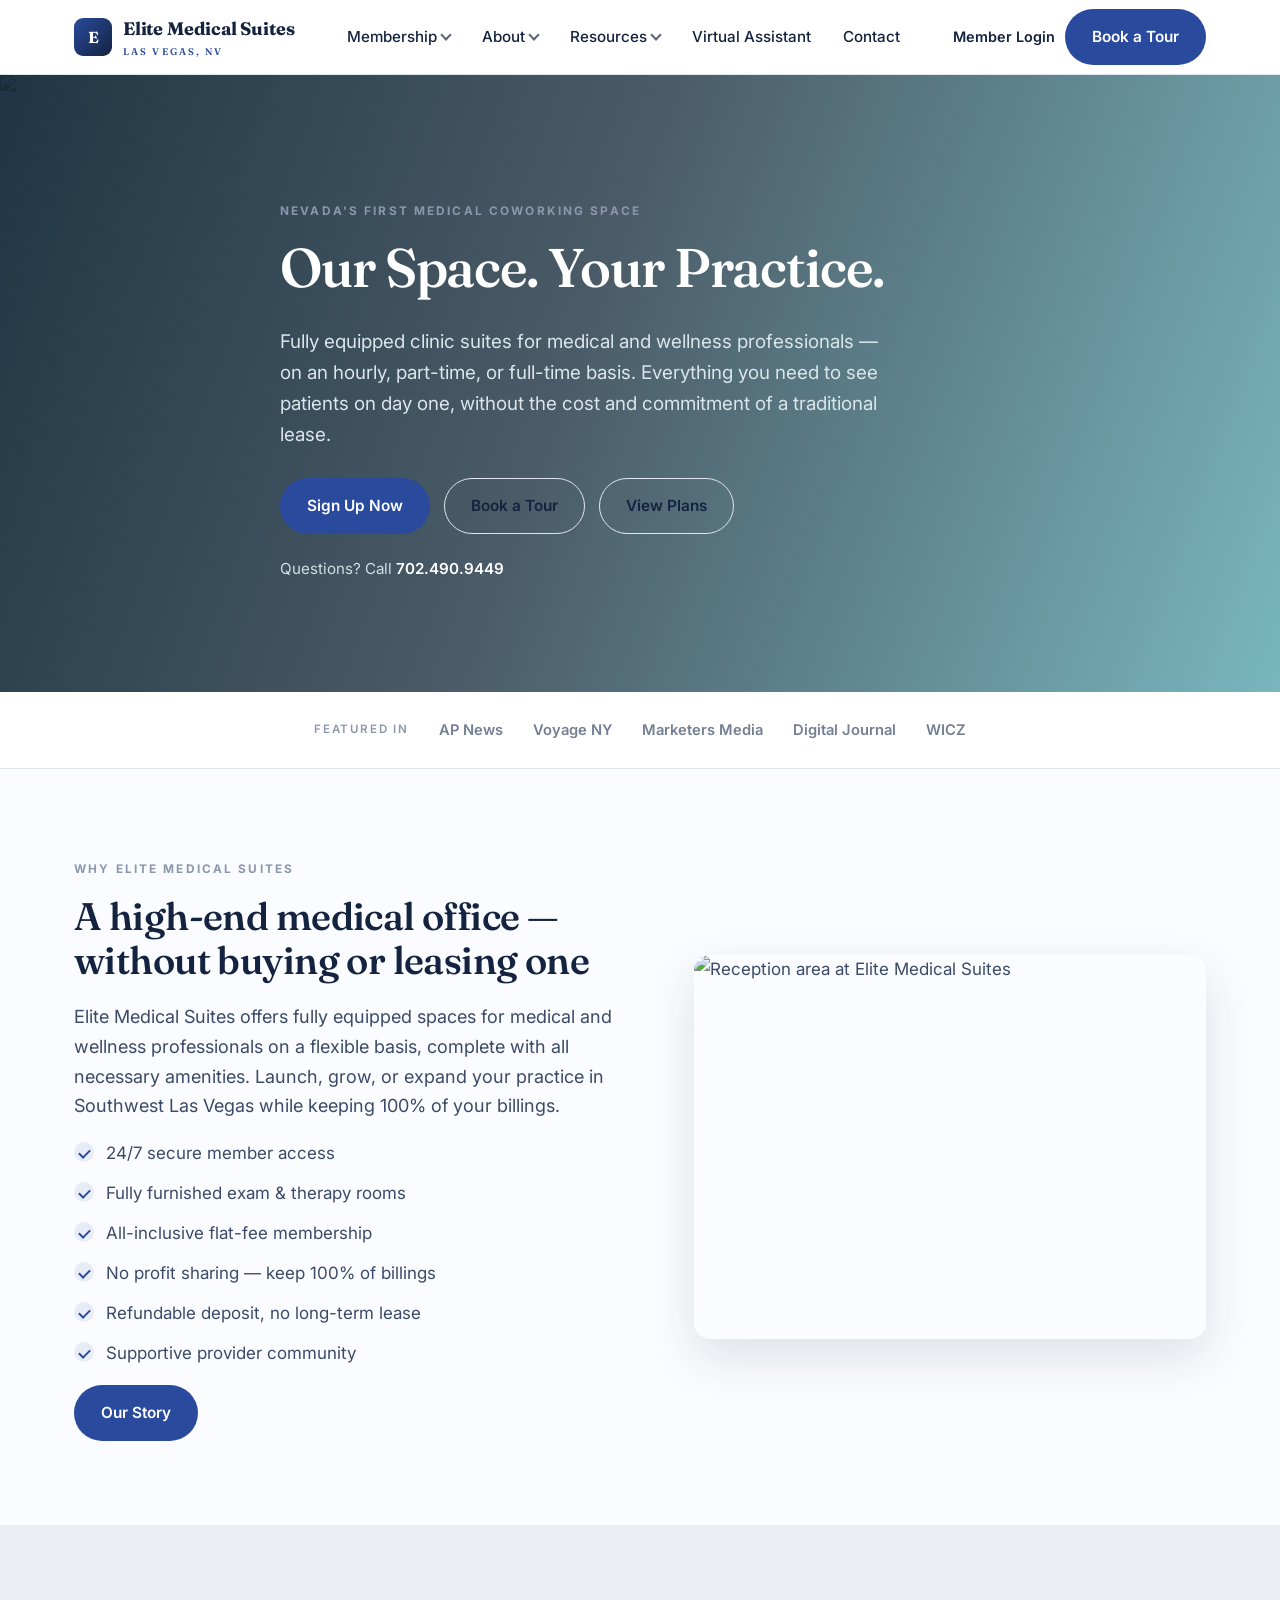
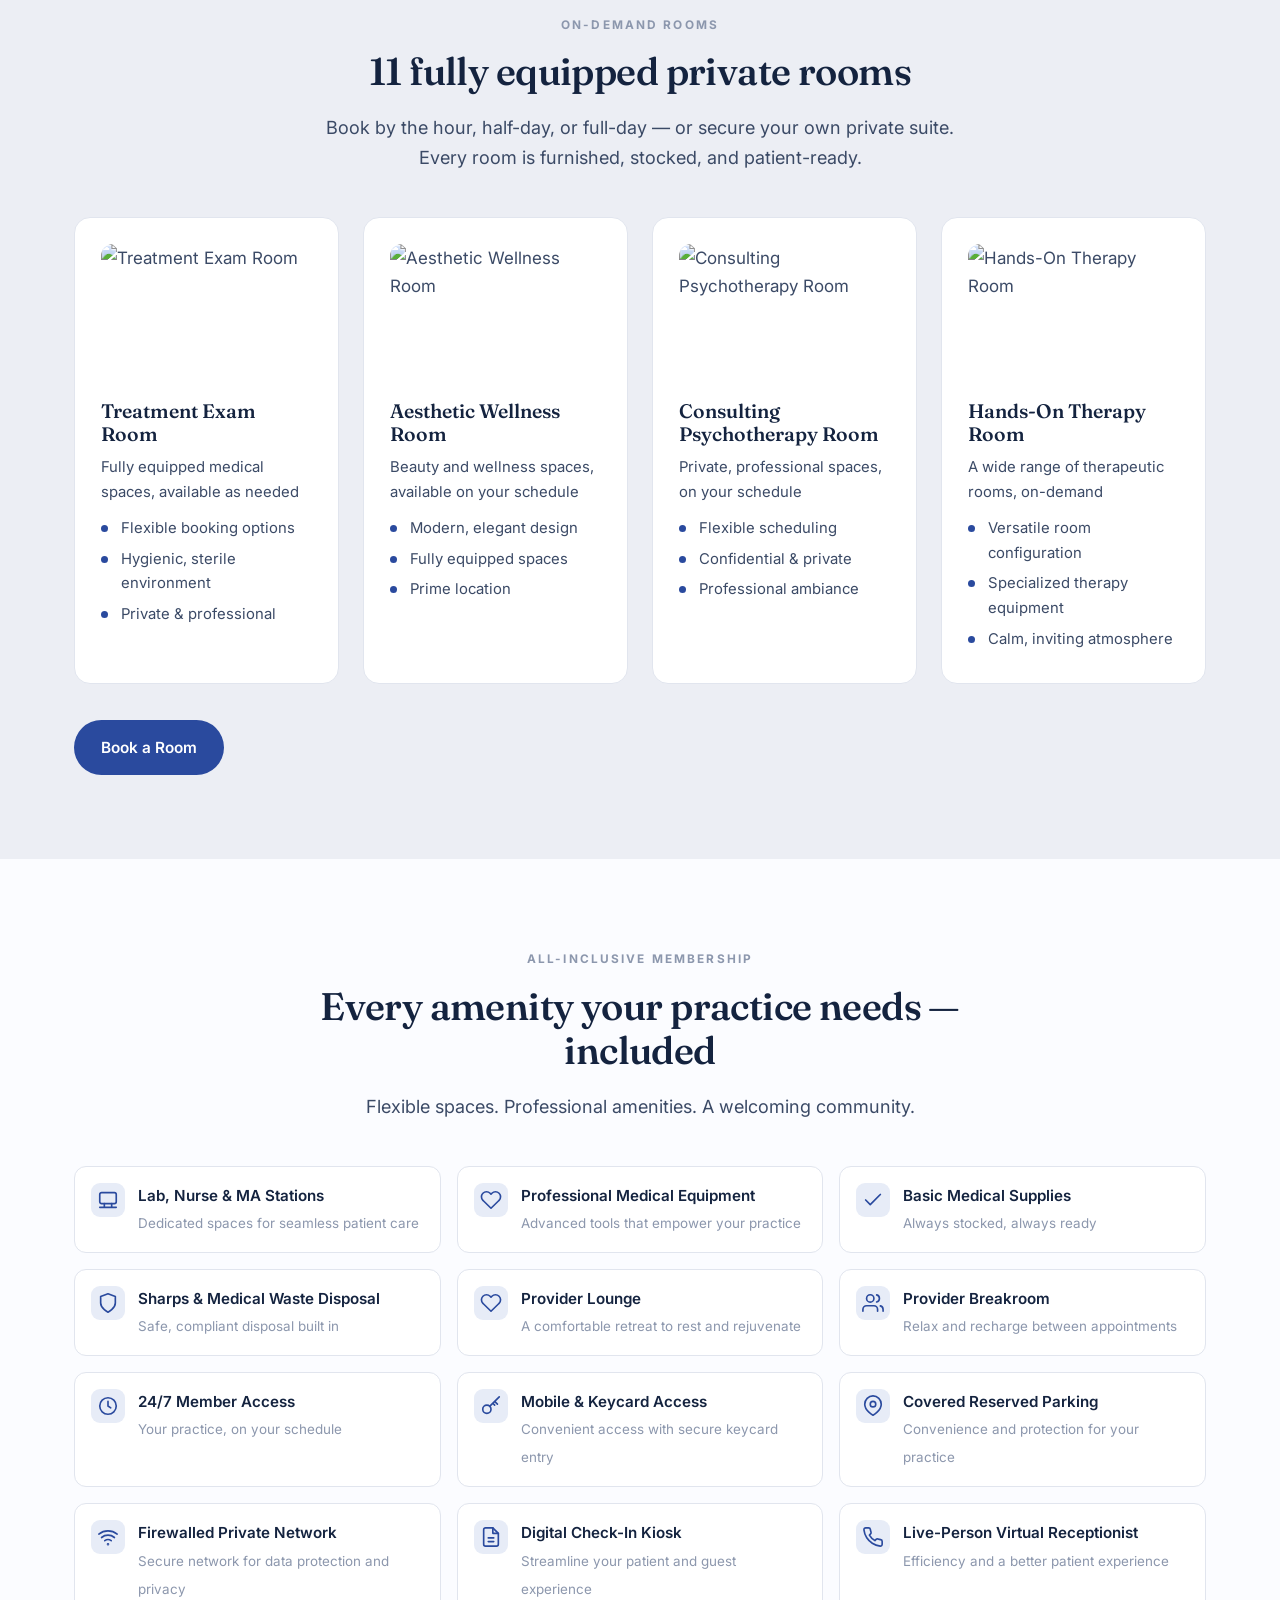
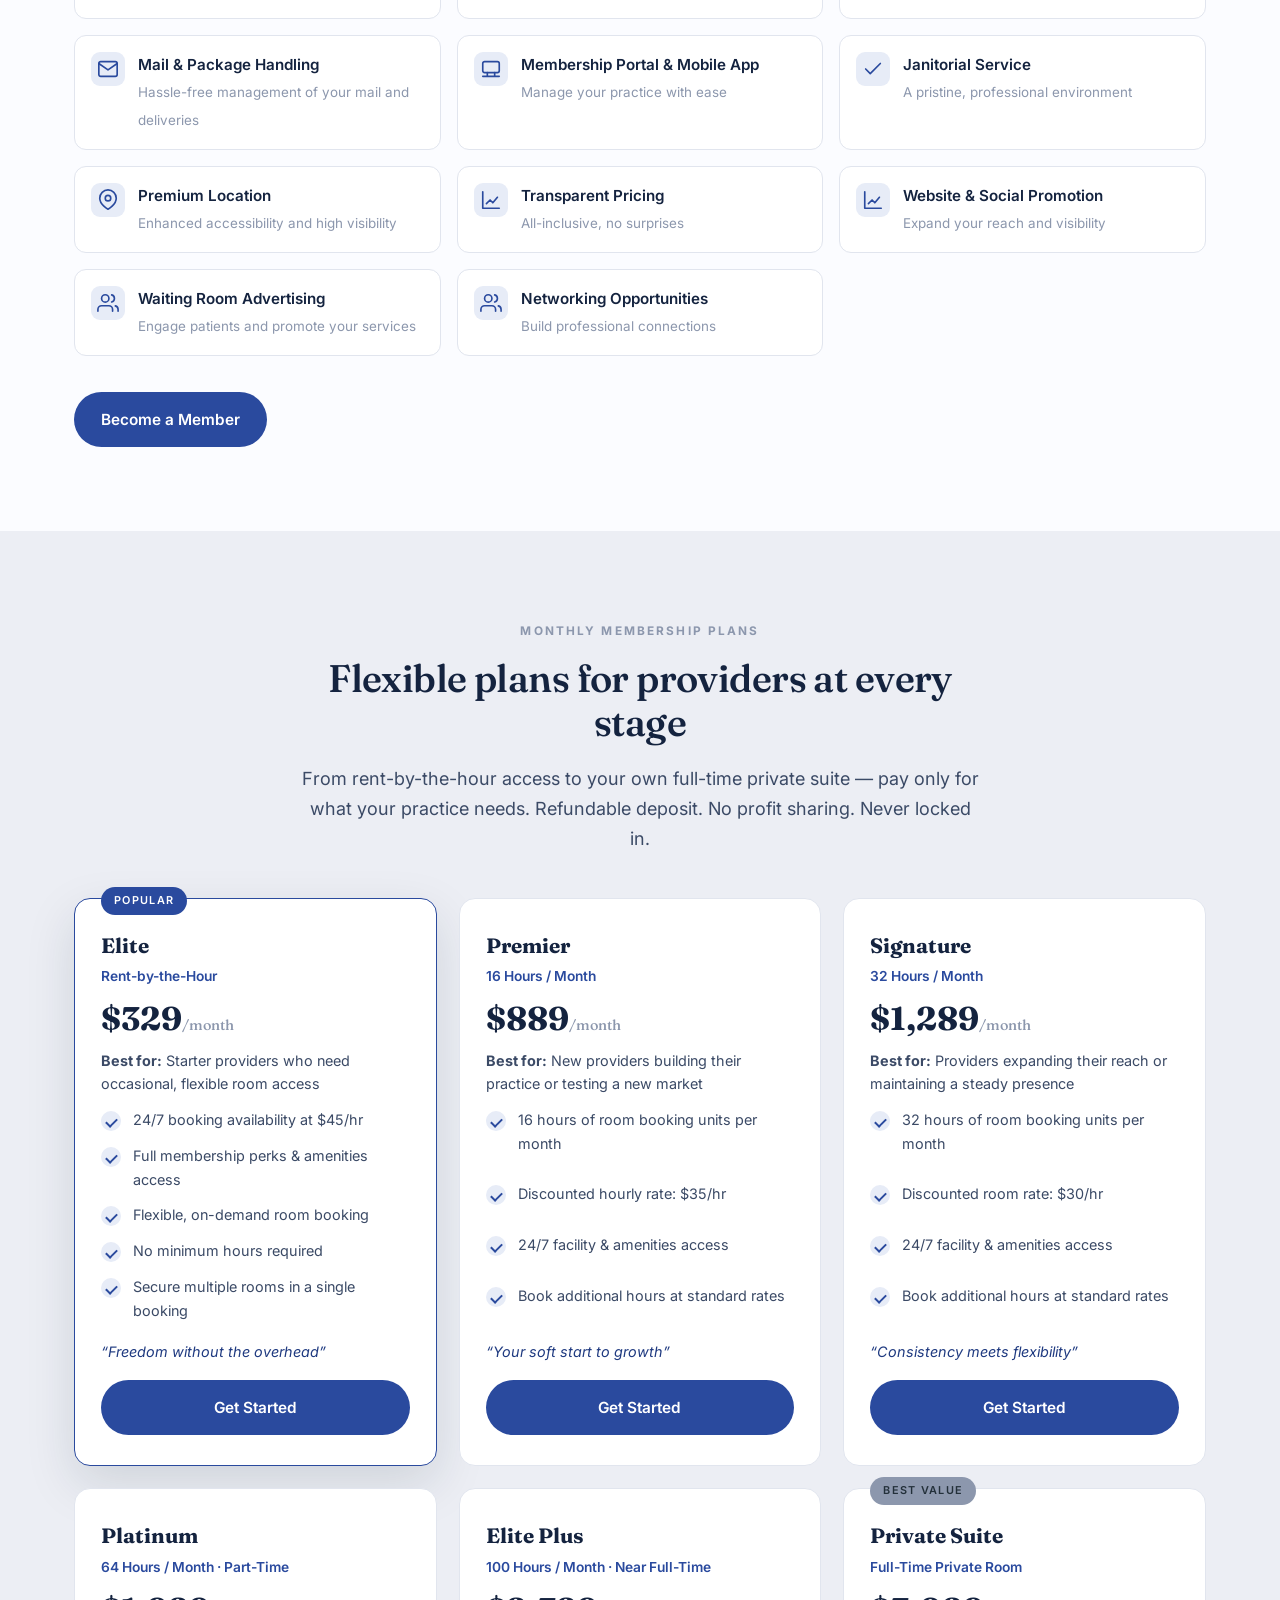
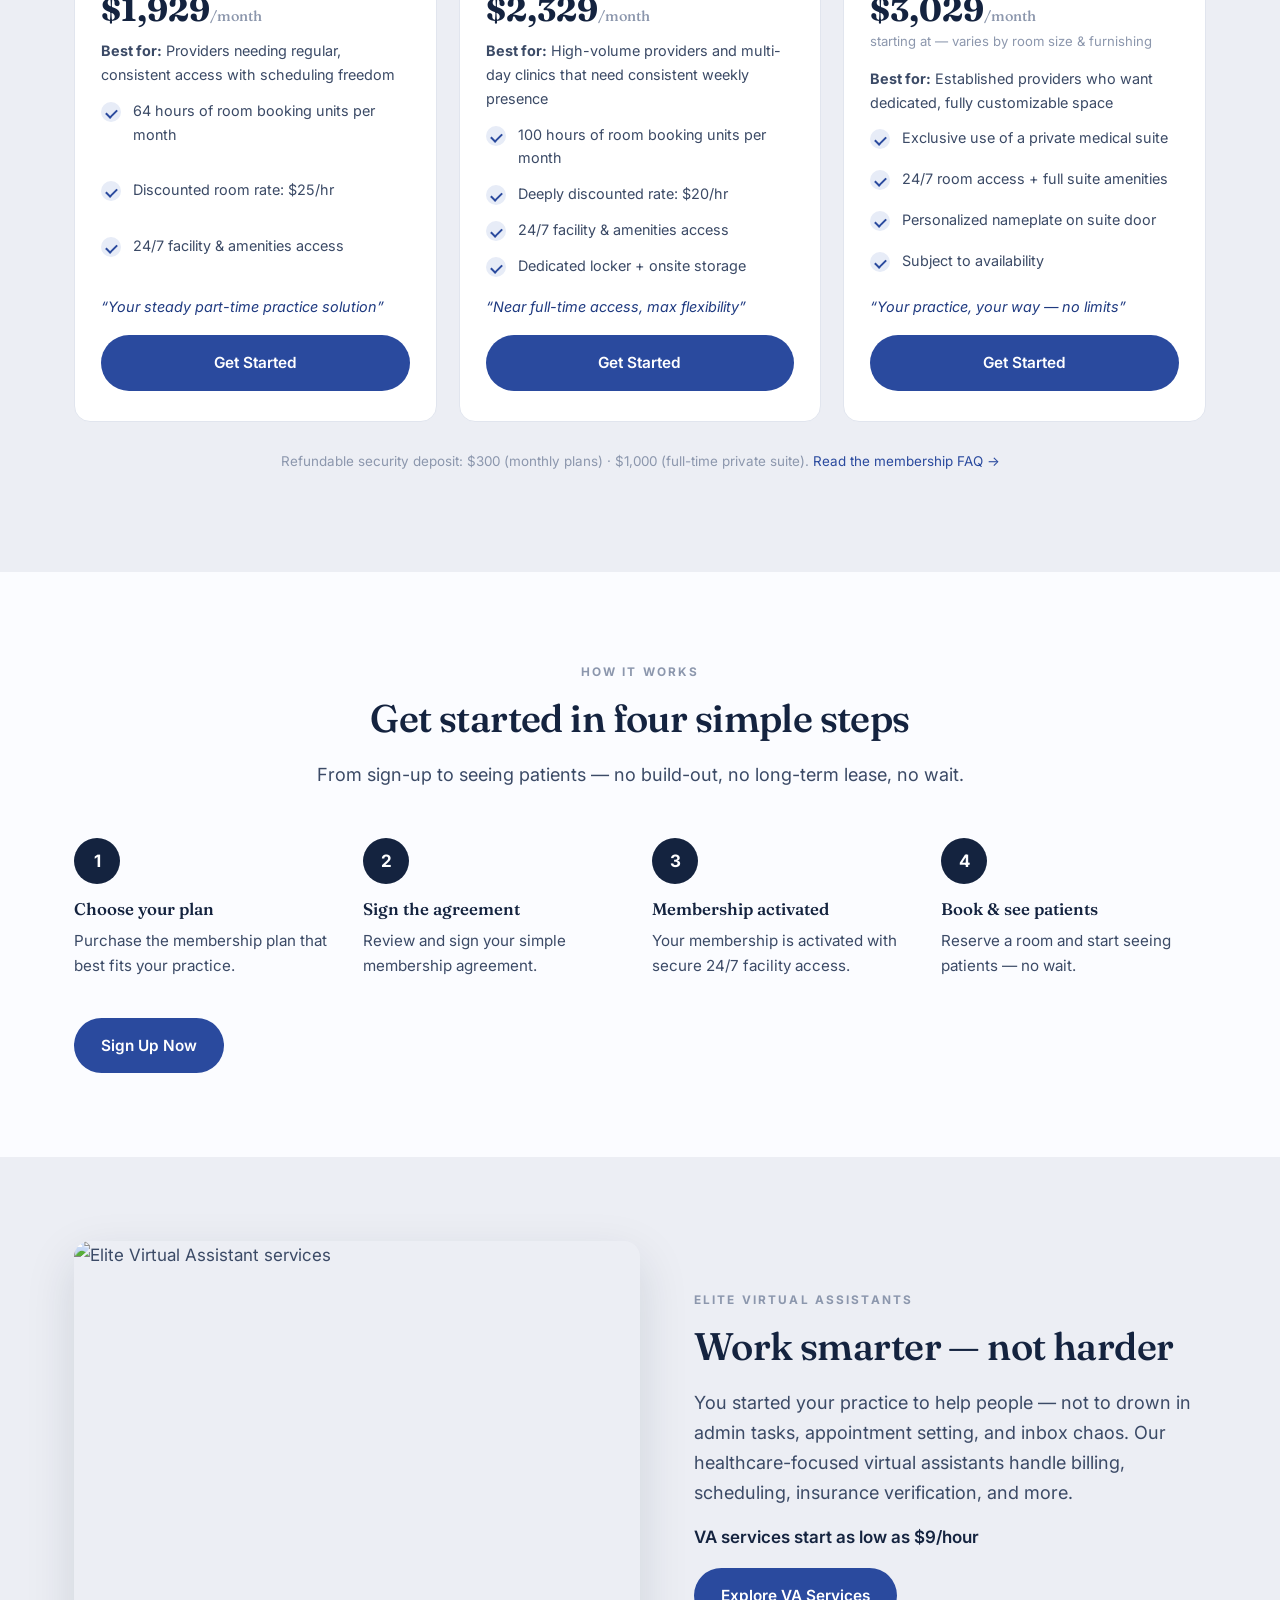
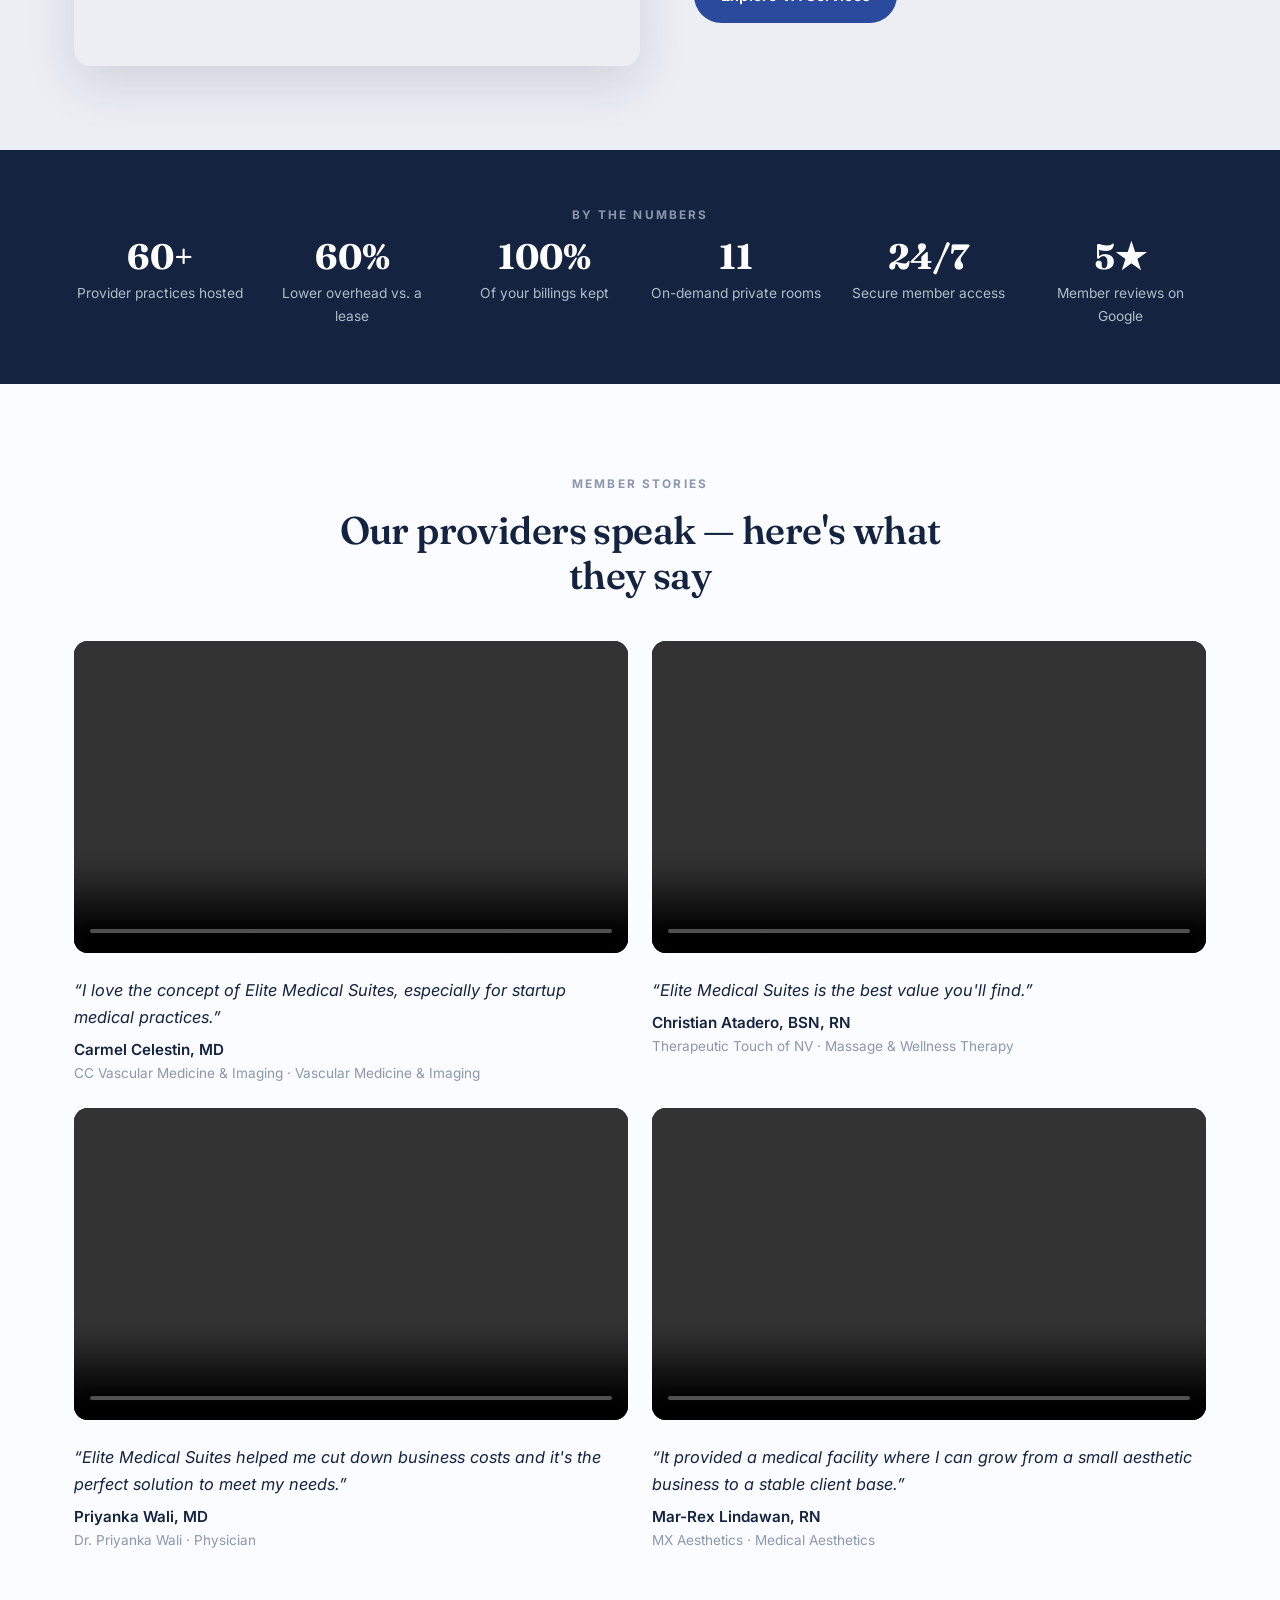
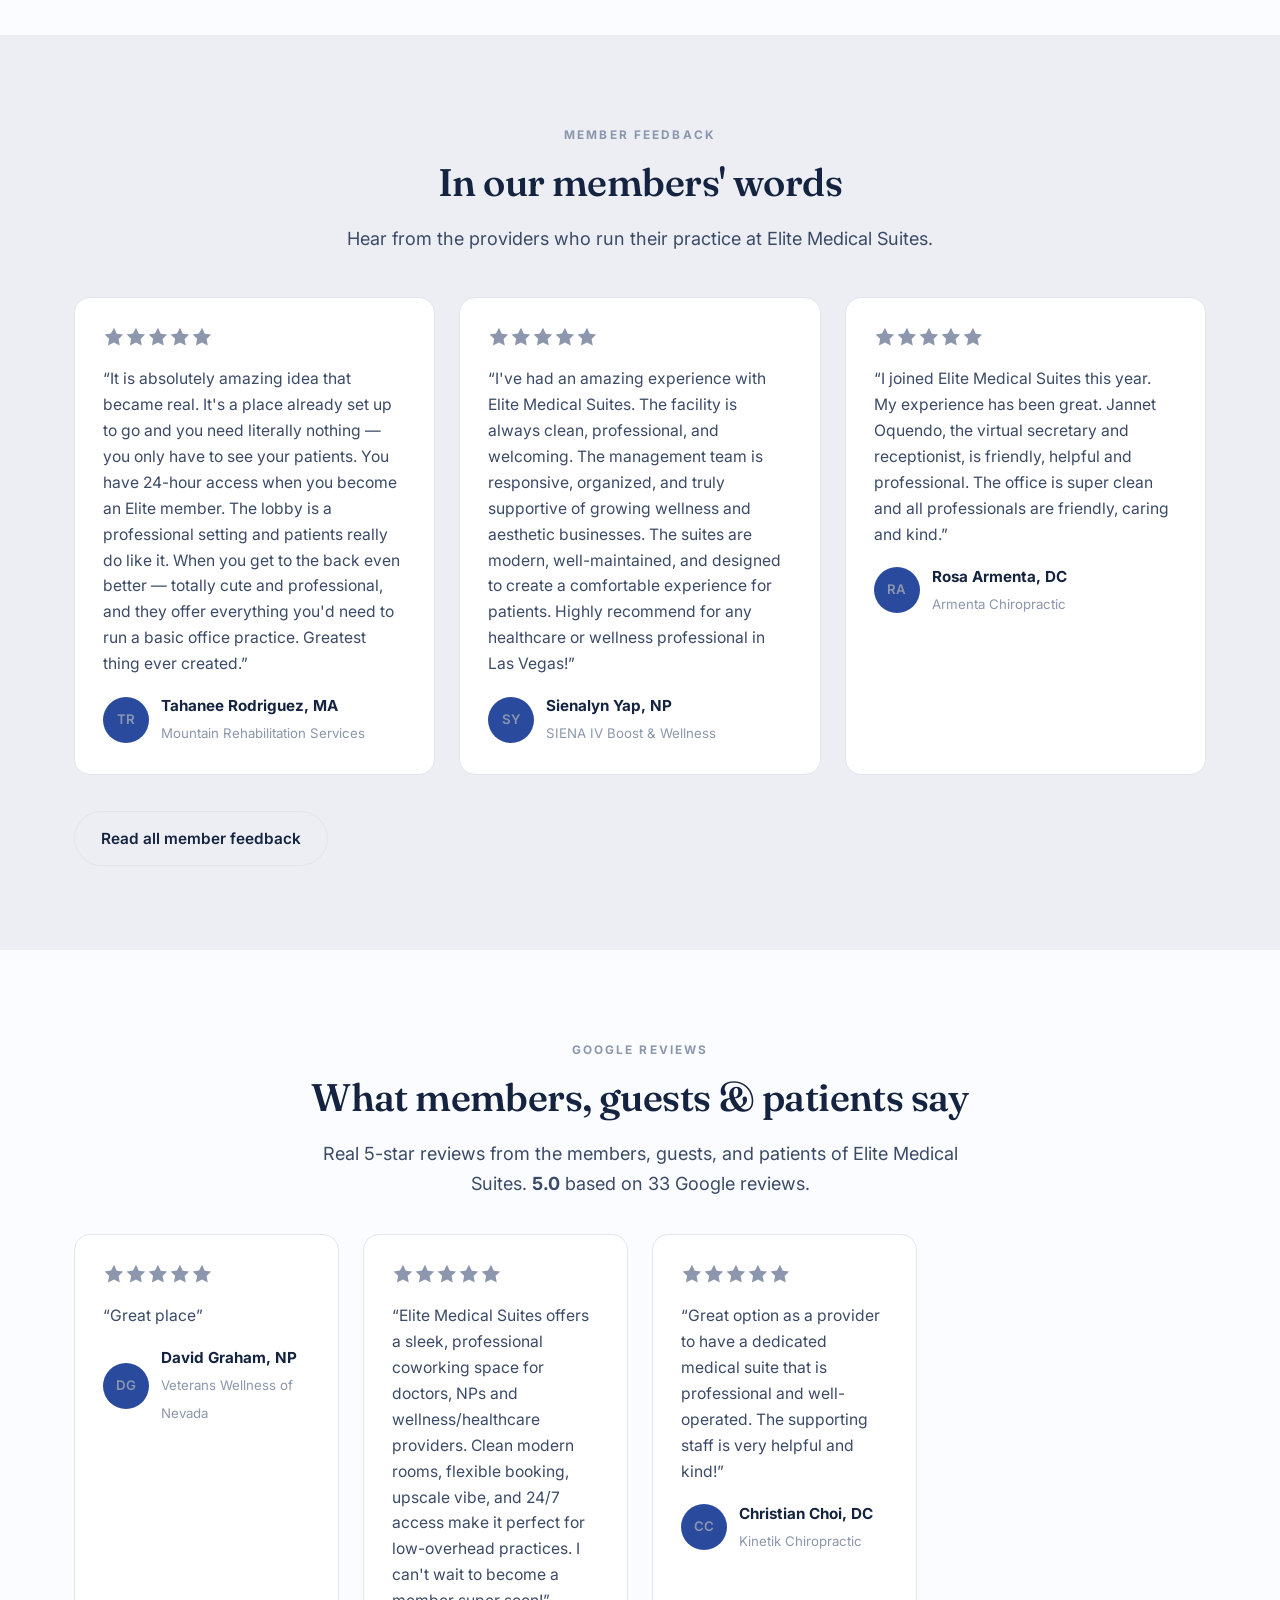
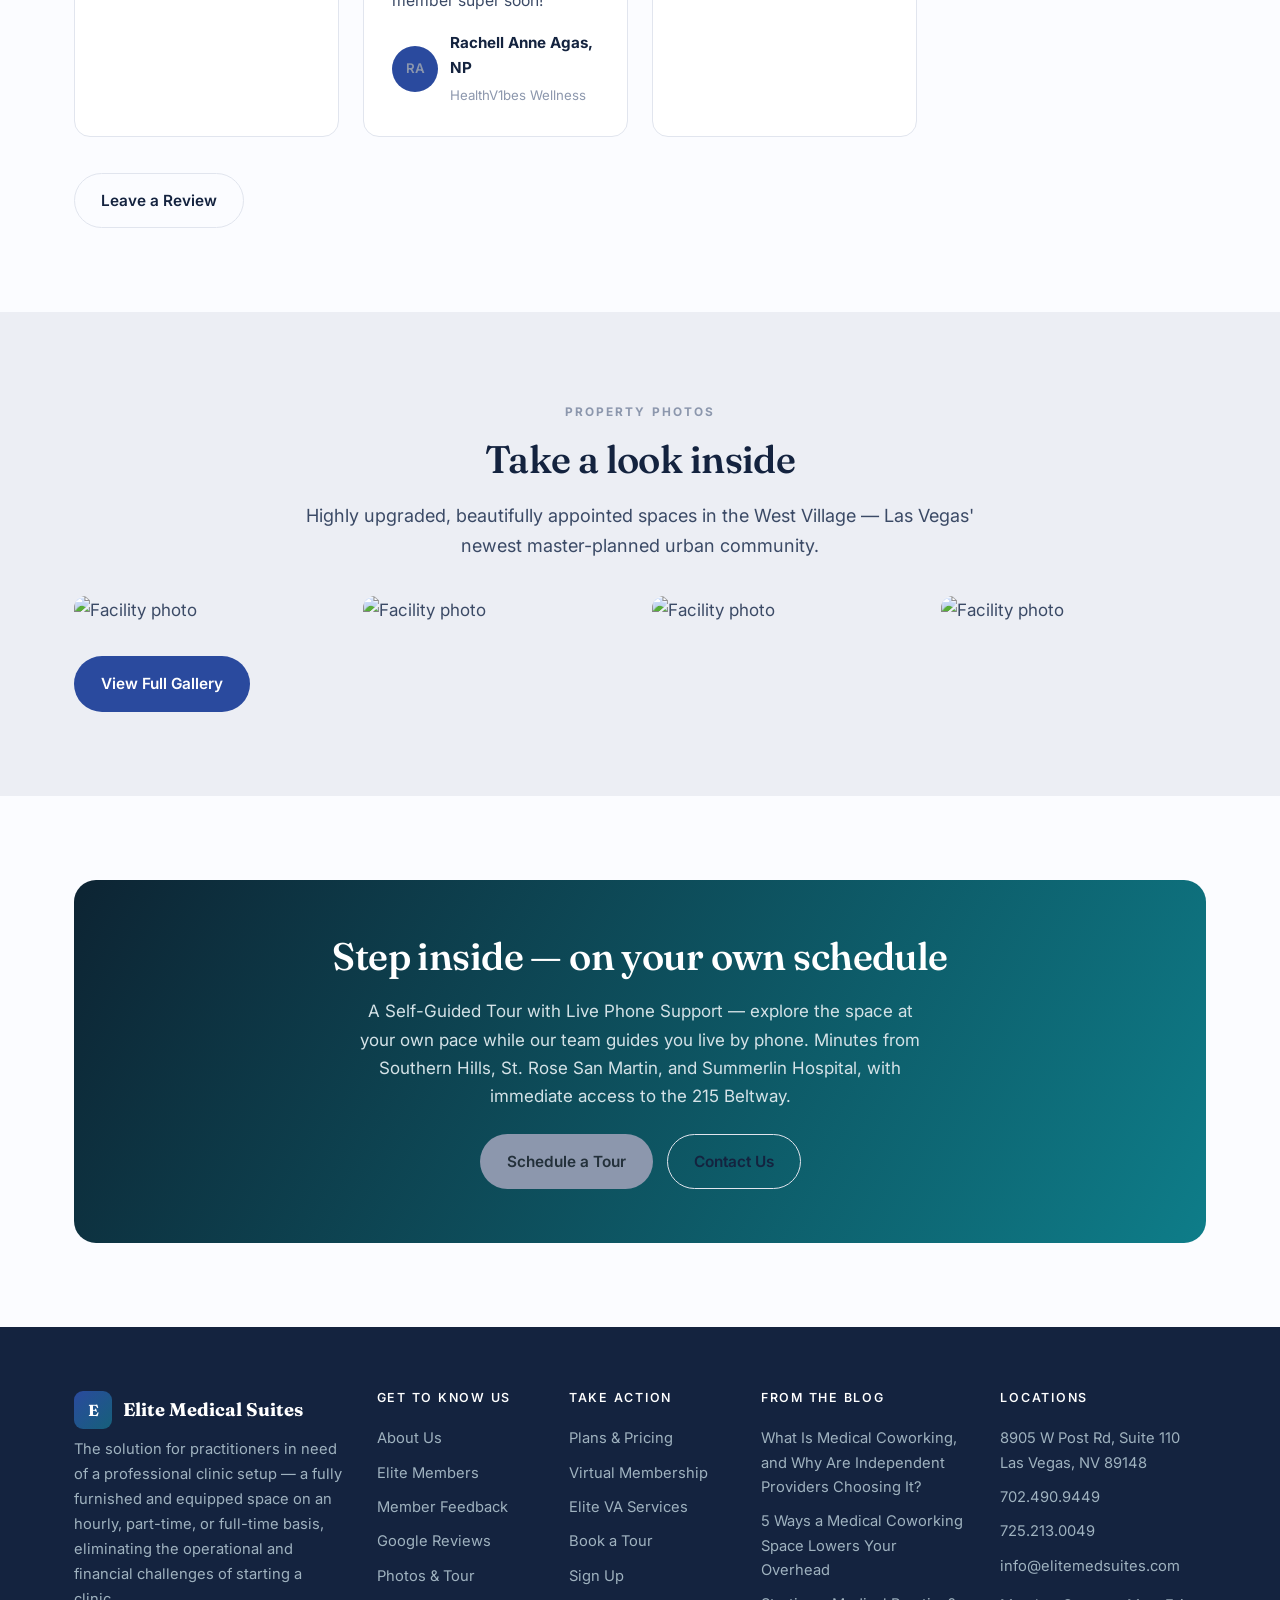
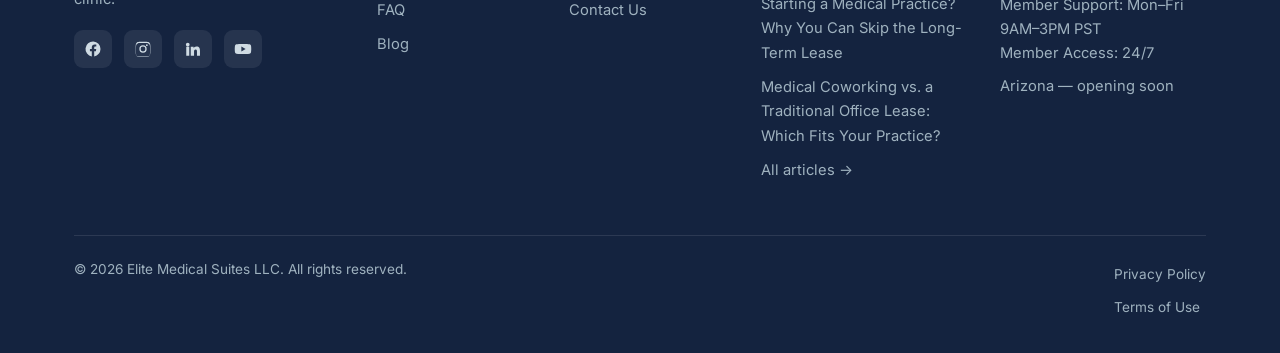
==== commit 93844051: "Add files via upload" ====
--- a/index.html
+++ b/index.html
@@ -12,7 +12,7 @@
 <meta property="og:type" content="website">
 <link rel="preconnect" href="https://fonts.googleapis.com">
 <link rel="preconnect" href="https://fonts.gstatic.com" crossorigin>
-<link href="https://fonts.googleapis.com/css2?family=Inter:wght@400;500;600&family=Poppins:wght@500;600;700&display=swap" rel="stylesheet">
+<link href="https://fonts.googleapis.com/css2?family=Fraunces:opsz,wght@9..144,400..600&family=Inter:wght@400;500;600;700&display=swap" rel="stylesheet">
 <link rel="stylesheet" href="styles.css">
 </head>
 <body>
--- a/styles.css
+++ b/styles.css
@@ -1,10 +1,10 @@
 
 :root{
-  --bg:#ffffff; --soft:#f4f8fa; --soft2:#eaf2f4;
-  --ink:#102a3c; --head:#0d2433; --body:#4a5c6b; --muted:#748896;
-  --line:#e3ecef;
-  --primary:#0e7d89; --primary-d:#0a5d66; --primary-l:#e3f2f3;
-  --navy:#0d2433; --gold:#c39a4d;
+  --bg:#fbfcff; --soft:#eceef4; --soft2:#e3e7f0;
+  --ink:#14233f; --head:#14233f; --body:#3b4a66; --muted:#8c97ad;
+  --line:#e1e5ee;
+  --primary:#2a4a9e; --primary-d:#1f3a80; --primary-l:#e7ecf7;
+  --navy:#14233f; --gold:#8c97ad;
   --radius:16px; --radius-s:10px; --shadow:0 10px 30px rgba(13,36,51,.08);
   --shadow-l:0 18px 50px rgba(13,36,51,.13); --max:1180px;
 }
@@ -12,7 +12,8 @@
 html{scroll-behavior:smooth}
 body{margin:0;font-family:'Inter',-apple-system,BlinkMacSystemFont,'Segoe UI',sans-serif;
   color:var(--body);background:var(--bg);line-height:1.65;-webkit-font-smoothing:antialiased;font-size:17px}
-h1,h2,h3,h4{font-family:'Poppins',sans-serif;color:var(--head);line-height:1.18;margin:0 0 .5em;font-weight:600}
+h1,h2,h3,h4{font-family:'Fraunces','Georgia',serif;color:var(--head);line-height:1.16;margin:0 0 .5em;font-weight:560}
+.brand,.fbrand,.plan .pname,.plan .price,.stat .num{font-family:'Fraunces','Georgia',serif !important}
 h1{font-size:clamp(2.1rem,4.6vw,3.4rem);letter-spacing:-.02em}
 h2{font-size:clamp(1.7rem,3.2vw,2.4rem);letter-spacing:-.015em}
 h3{font-size:1.22rem}
@@ -27,15 +28,15 @@
 .navy{background:var(--navy);color:#cdd9e1}
 .navy h1,.navy h2,.navy h3{color:#fff}
 .center{text-align:center}
-.eyebrow{display:inline-block;font-family:'Poppins',sans-serif;font-weight:600;font-size:.74rem;
-  letter-spacing:.16em;text-transform:uppercase;color:var(--primary);margin-bottom:14px}
+.eyebrow{display:inline-block;font-family:'Inter',sans-serif;font-weight:700;font-size:.74rem;
+  letter-spacing:.18em;text-transform:uppercase;color:var(--gold);margin-bottom:14px}
 .navy .eyebrow{color:var(--gold)}
 .lead{font-size:1.13rem;max-width:680px}
 .center .lead{margin-left:auto;margin-right:auto}
 .muted{color:var(--body);opacity:.85}
 /* buttons */
 .btn{display:inline-flex;align-items:center;justify-content:center;gap:.5em;
-  font-family:'Poppins',sans-serif;font-weight:600;font-size:.96rem;
+  font-family:'Inter',sans-serif;font-weight:600;font-size:.96rem;
   padding:14px 26px;border-radius:999px;border:1.6px solid transparent;cursor:pointer;
   transition:.18s ease;white-space:nowrap}
 .btn-primary{background:var(--primary);color:#fff}
@@ -52,7 +53,7 @@
 header.site{position:sticky;top:0;z-index:50;background:rgba(255,255,255,.94);
   backdrop-filter:blur(10px);border-bottom:1px solid var(--line)}
 .nav{display:flex;align-items:center;justify-content:space-between;height:74px;gap:18px}
-.brand{display:flex;align-items:center;gap:11px;font-family:'Poppins',sans-serif;font-weight:700;
+.brand{display:flex;align-items:center;gap:11px;font-family:'Inter',sans-serif;font-weight:700;
   color:var(--navy);font-size:1.13rem;letter-spacing:-.01em}
 .brand .mark{width:38px;height:38px;border-radius:9px;background:linear-gradient(135deg,var(--primary),var(--navy));
   color:#fff;display:flex;align-items:center;justify-content:center;font-size:1rem;font-weight:700;flex:0 0 auto}
@@ -83,7 +84,7 @@
 .mobile{display:none;border-top:1px solid var(--line);background:#fff;padding:14px 24px 26px}
 .mobile.open{display:block}
 .mobile a{display:block;padding:11px 4px;color:var(--head);font-weight:500;border-bottom:1px solid var(--line)}
-.mobile .grp{font-family:'Poppins';font-size:.72rem;letter-spacing:.14em;text-transform:uppercase;
+.mobile .grp{font-family:'Inter';font-size:.72rem;letter-spacing:.14em;text-transform:uppercase;
   color:var(--primary);margin-top:16px;font-weight:600}
 .mobile .btn{margin-top:18px;width:100%}
 /* hero */
@@ -106,7 +107,7 @@
 /* featured strip */
 .featured{border-bottom:1px solid var(--line);background:#fff;padding:26px 0}
 .featured .row{display:flex;align-items:center;gap:30px;flex-wrap:wrap;justify-content:center}
-.featured .lbl{font-family:'Poppins';font-size:.72rem;letter-spacing:.16em;text-transform:uppercase;color:var(--muted);font-weight:600}
+.featured .lbl{font-family:'Inter';font-size:.72rem;letter-spacing:.16em;text-transform:uppercase;color:var(--muted);font-weight:600}
 .featured a{color:var(--body);font-weight:600;font-size:.92rem;opacity:.7;display:flex;align-items:center;gap:7px}
 .featured a:hover{opacity:1;color:var(--primary)}
 .featured img{width:18px;height:18px;border-radius:4px}
@@ -147,12 +148,12 @@
   display:flex;flex-direction:column;position:relative}
 .plan.feat{border-color:var(--primary);box-shadow:var(--shadow-l)}
 .plan .badge{position:absolute;top:-12px;left:26px;background:var(--primary);color:#fff;
-  font-family:'Poppins';font-size:.68rem;letter-spacing:.12em;text-transform:uppercase;font-weight:600;
+  font-family:'Inter';font-size:.68rem;letter-spacing:.12em;text-transform:uppercase;font-weight:600;
   padding:5px 13px;border-radius:999px}
 .plan.best .badge{background:var(--gold);color:#23303a}
-.plan .pname{font-family:'Poppins';font-weight:700;font-size:1.3rem;color:var(--head);margin-bottom:2px}
+.plan .pname{font-family:'Inter';font-weight:700;font-size:1.3rem;color:var(--head);margin-bottom:2px}
 .plan .ptier{font-size:.86rem;color:var(--primary);font-weight:600;margin-bottom:14px}
-.plan .price{font-family:'Poppins';font-size:2.05rem;font-weight:700;color:var(--head);line-height:1}
+.plan .price{font-family:'Inter';font-size:2.05rem;font-weight:700;color:var(--head);line-height:1}
 .plan .price span{font-size:.9rem;font-weight:500;color:var(--muted)}
 .plan .pnote{font-size:.82rem;color:var(--muted);margin:6px 0 0}
 .plan .pbest{font-size:.9rem;color:var(--body);margin:14px 0 4px;min-height:42px}
@@ -163,7 +164,7 @@
 .steps{counter-reset:s;display:grid;grid-template-columns:repeat(4,1fr);gap:24px}
 @media(max-width:820px){.steps{grid-template-columns:repeat(2,1fr)}}
 @media(max-width:480px){.steps{grid-template-columns:1fr}}
-.step .n{width:46px;height:46px;border-radius:50%;background:var(--navy);color:#fff;font-family:'Poppins';
+.step .n{width:46px;height:46px;border-radius:50%;background:var(--navy);color:#fff;font-family:'Inter';
   font-weight:700;display:flex;align-items:center;justify-content:center;margin-bottom:16px}
 .step h3{font-size:1.05rem}
 .step p{font-size:.95rem;margin:0}
@@ -171,7 +172,7 @@
 .stats{display:grid;grid-template-columns:repeat(6,1fr);gap:20px;text-align:center}
 @media(max-width:820px){.stats{grid-template-columns:repeat(3,1fr)}}
 @media(max-width:480px){.stats{grid-template-columns:repeat(2,1fr)}}
-.stat .num{font-family:'Poppins';font-weight:700;font-size:2.2rem;color:#fff;line-height:1}
+.stat .num{font-family:'Inter';font-weight:700;font-size:2.2rem;color:#fff;line-height:1}
 .stat .lbl{font-size:.86rem;color:#aebec9;margin-top:8px}
 /* testimonials video */
 .vids{display:grid;grid-template-columns:repeat(2,1fr);gap:24px}
@@ -185,7 +186,7 @@
 .quotecard .stars{color:var(--gold);letter-spacing:2px;margin-bottom:10px}
 .quotecard blockquote{margin:0 0 16px;font-size:.98rem;color:var(--body)}
 .quotecard .who{display:flex;align-items:center;gap:12px}
-.avatar{width:46px;height:46px;border-radius:50%;background:var(--primary);color:#fff;font-family:'Poppins';
+.avatar{width:46px;height:46px;border-radius:50%;background:var(--primary);color:#fff;font-family:'Inter';
   font-weight:600;display:flex;align-items:center;justify-content:center;font-size:1rem;flex:0 0 auto}
 .quotecard .who b{display:block;color:var(--head);font-size:.95rem}
 .quotecard .who span{font-size:.83rem;color:var(--muted)}
@@ -212,11 +213,11 @@
   border-radius:12px;padding:16px}
 .amen .a .dot{width:34px;height:34px;border-radius:9px;background:var(--primary-l);flex:0 0 auto;
   display:flex;align-items:center;justify-content:center;color:var(--primary)}
-.amen .a b{display:block;color:var(--head);font-size:.95rem;font-family:'Poppins';font-weight:600}
+.amen .a b{display:block;color:var(--head);font-size:.95rem;font-family:'Inter';font-weight:600}
 .amen .a span{font-size:.84rem;color:var(--muted)}
 /* faq */
 .faq details{background:#fff;border:1px solid var(--line);border-radius:12px;margin-bottom:12px;overflow:hidden}
-.faq summary{list-style:none;cursor:pointer;padding:20px 24px;font-family:'Poppins';font-weight:600;
+.faq summary{list-style:none;cursor:pointer;padding:20px 24px;font-family:'Inter';font-weight:600;
   color:var(--head);display:flex;justify-content:space-between;align-items:center;gap:16px}
 .faq summary::-webkit-details-marker{display:none}
 .faq summary::after{content:"+";font-size:1.4rem;color:var(--primary);font-weight:400}
@@ -240,14 +241,14 @@
 .form{background:#fff;border:1px solid var(--line);border-radius:var(--radius);padding:32px;box-shadow:var(--shadow)}
 .form .frow{display:grid;grid-template-columns:1fr 1fr;gap:16px}
 @media(max-width:560px){.form .frow{grid-template-columns:1fr}}
-.form label{display:block;font-size:.85rem;font-weight:600;color:var(--head);margin:14px 0 6px;font-family:'Poppins'}
+.form label{display:block;font-size:.85rem;font-weight:600;color:var(--head);margin:14px 0 6px;font-family:'Inter'}
 .form input,.form select,.form textarea{width:100%;padding:12px 14px;border:1px solid var(--line);
   border-radius:10px;font:inherit;font-size:.95rem;color:var(--head);background:var(--soft)}
 .form input:focus,.form select:focus,.form textarea:focus{outline:2px solid var(--primary-l);border-color:var(--primary)}
 .form .consent{font-size:.78rem;color:var(--muted);margin:16px 0}
 /* footer */
 footer.site{background:var(--navy);color:#9fb2bf;padding:64px 0 30px;font-size:.92rem}
-footer.site h4{color:#fff;font-size:.78rem;letter-spacing:.14em;text-transform:uppercase;margin-bottom:16px;font-family:'Poppins'}
+footer.site h4{color:#fff;font-size:.78rem;letter-spacing:.14em;text-transform:uppercase;margin-bottom:16px;font-family:'Inter'}
 .fgrid{display:grid;grid-template-columns:1.7fr 1fr 1fr 1.3fr 1.3fr;gap:34px}
 @media(max-width:900px){.fgrid{grid-template-columns:1fr 1fr}}
 @media(max-width:560px){.fgrid{grid-template-columns:1fr}}
@@ -259,7 +260,7 @@
   display:flex;align-items:center;justify-content:center;padding:0}
 footer .social a:hover{background:var(--primary)}
 footer .social svg{width:18px;height:18px;fill:#cfdbe3}
-.fbrand{display:flex;align-items:center;gap:11px;color:#fff;font-family:'Poppins';font-weight:700;font-size:1.15rem;margin-bottom:8px}
+.fbrand{display:flex;align-items:center;gap:11px;color:#fff;font-family:'Inter';font-weight:700;font-size:1.15rem;margin-bottom:8px}
 .fbrand .mark{width:38px;height:38px;border-radius:9px;background:linear-gradient(135deg,var(--primary),#16607a);
   display:flex;align-items:center;justify-content:center;font-size:1rem}
 .fbot{border-top:1px solid rgba(255,255,255,.1);margin-top:48px;padding-top:22px;display:flex;
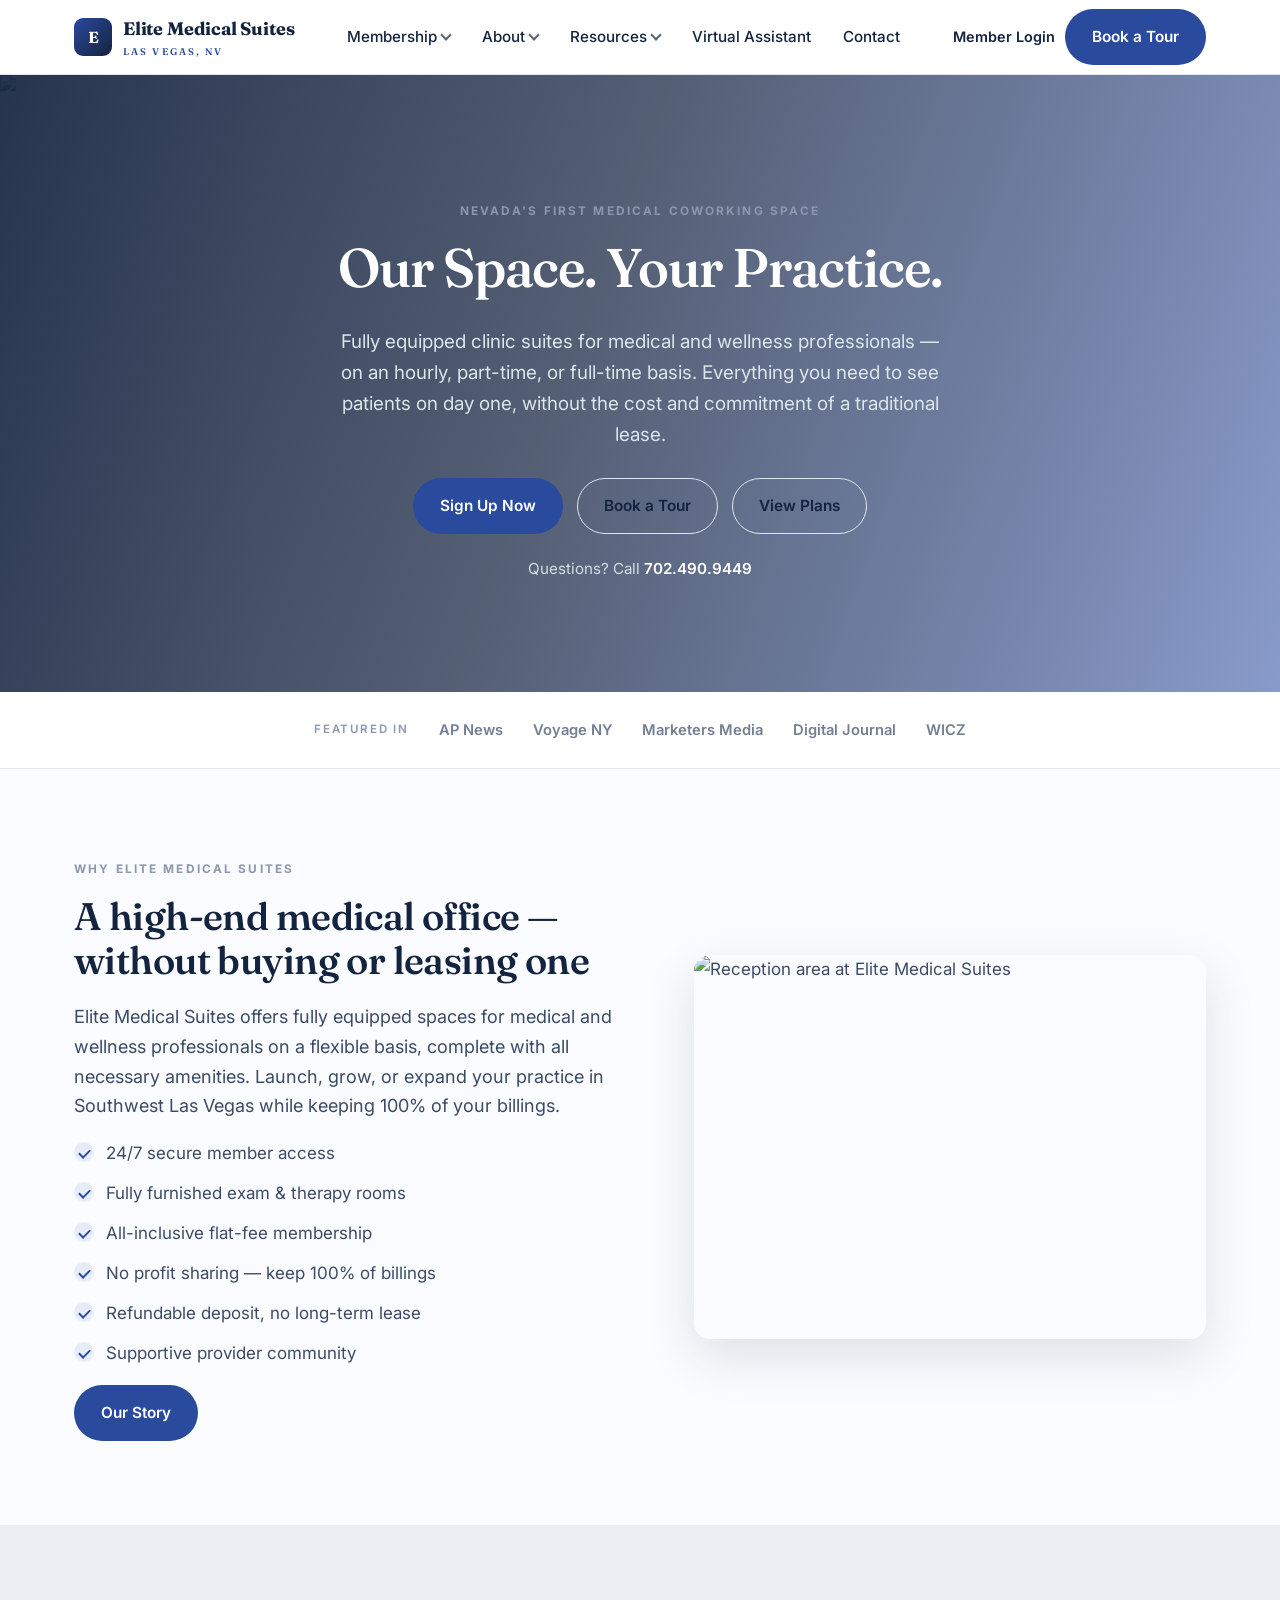
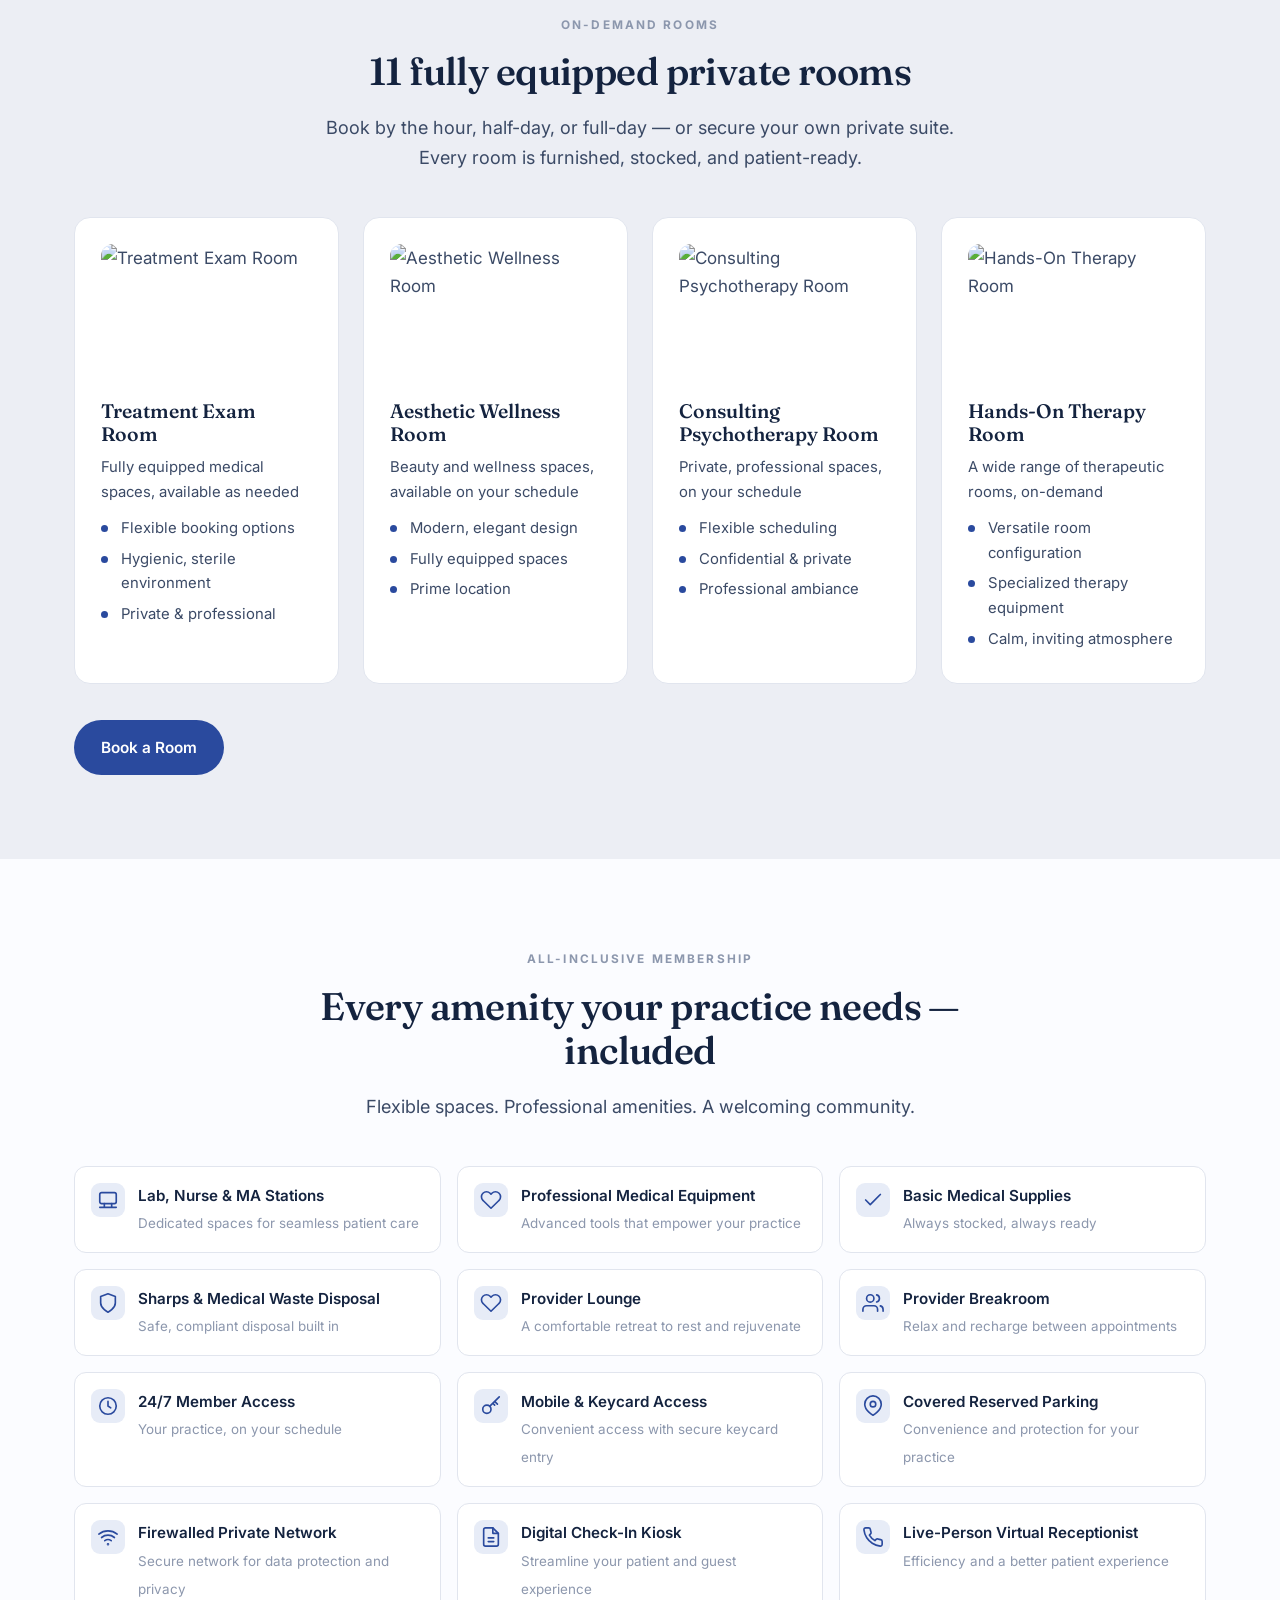
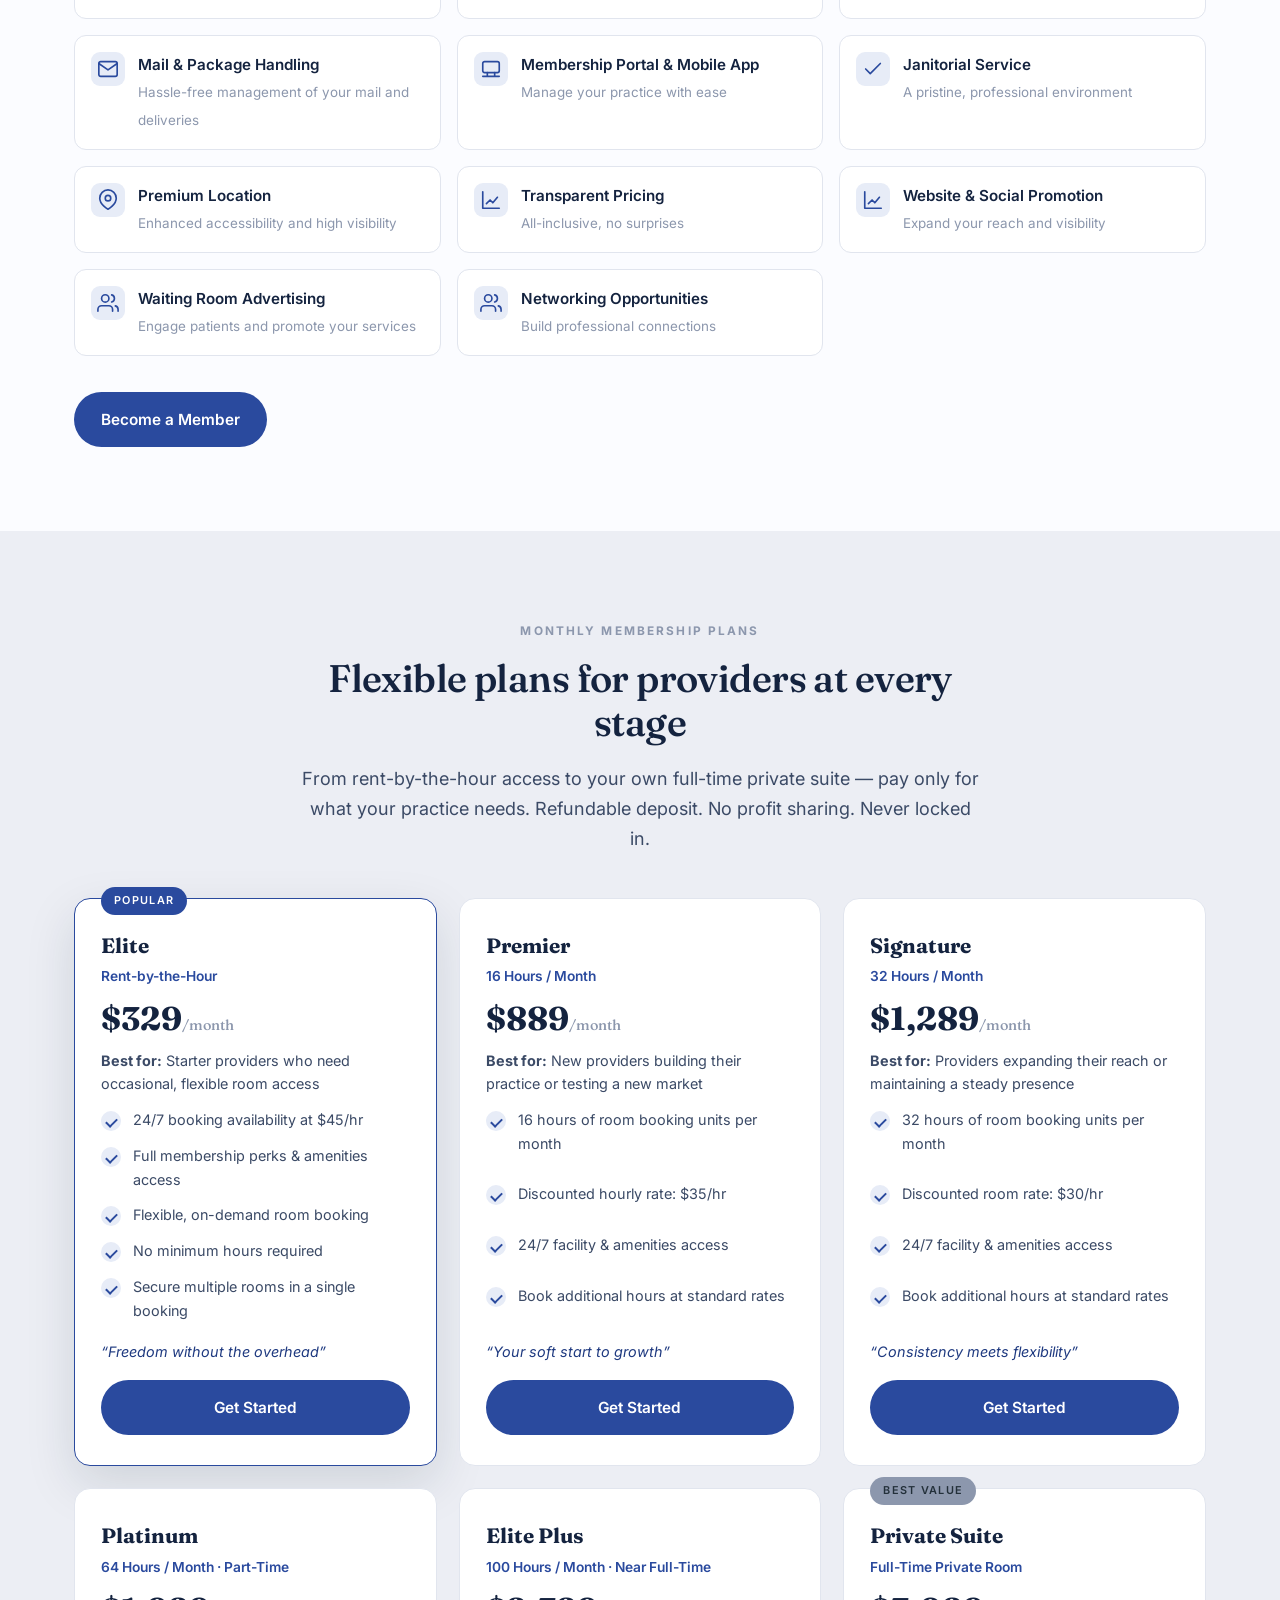
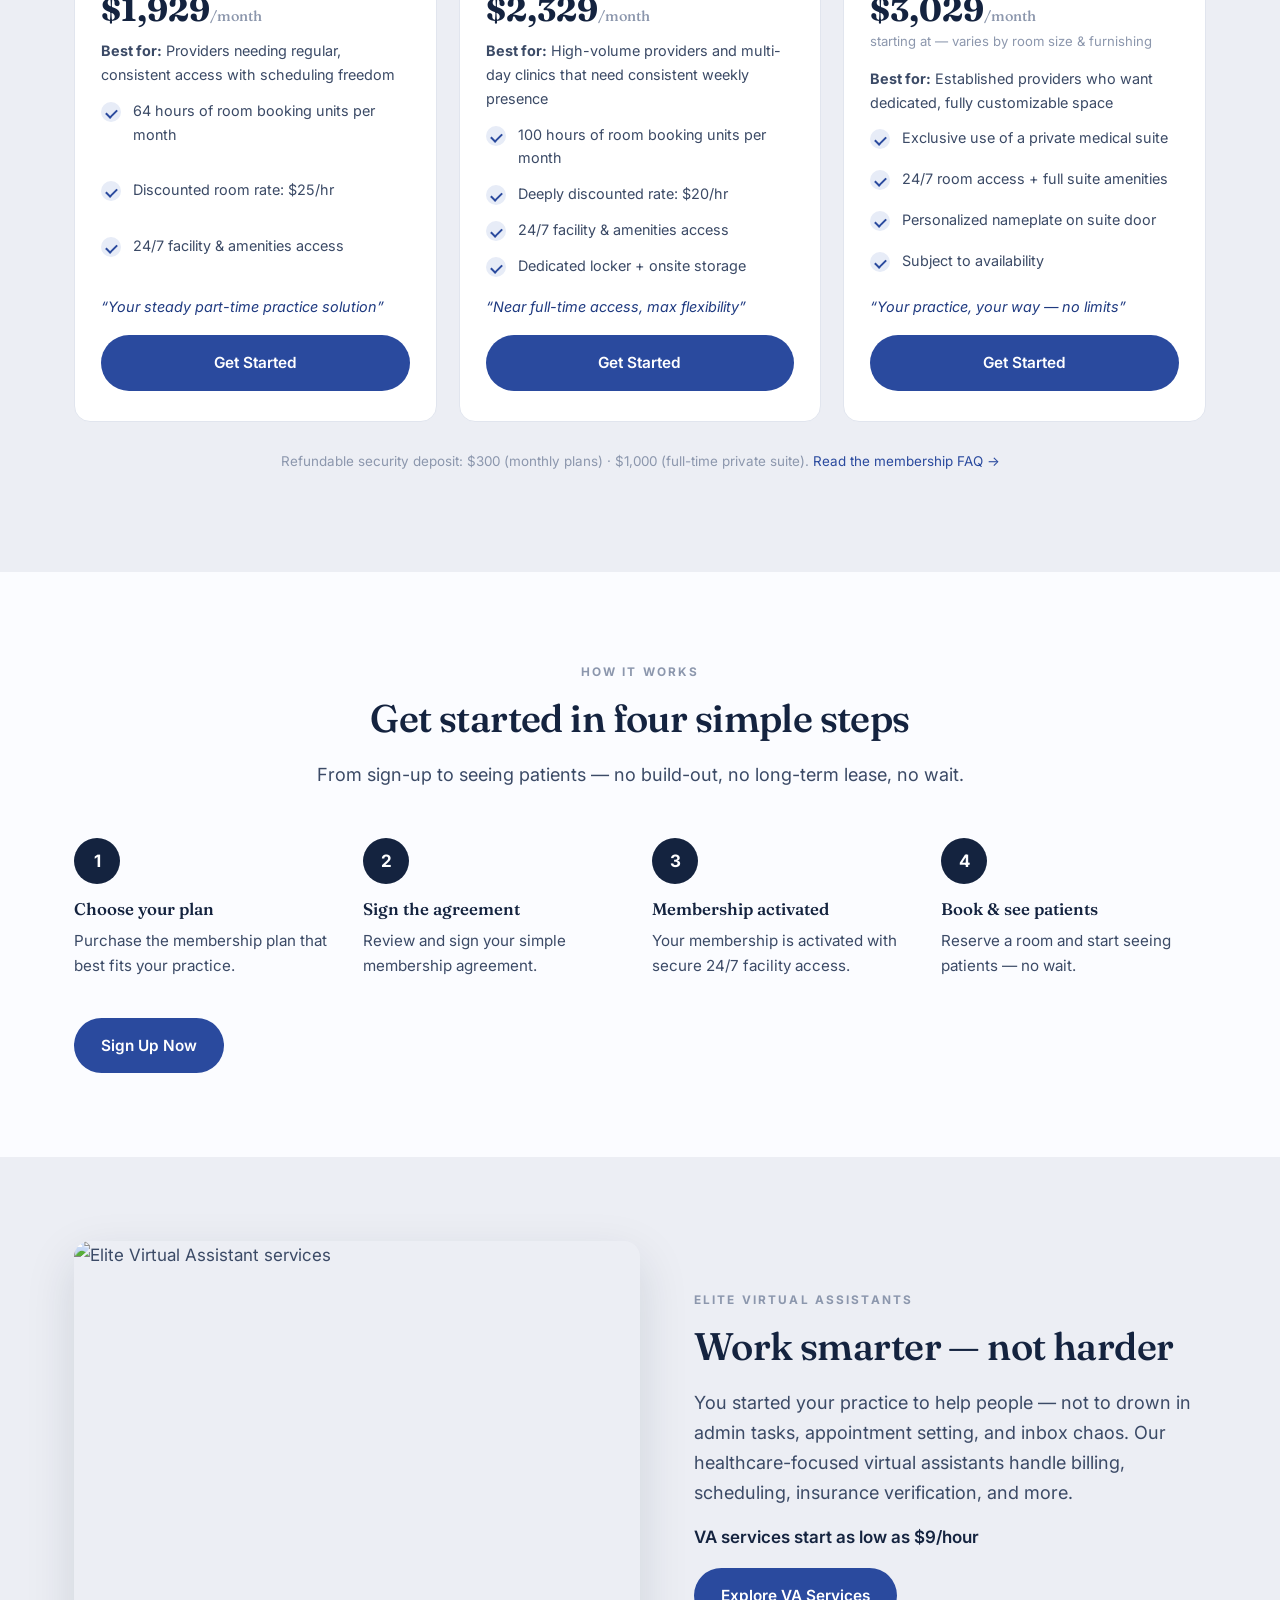
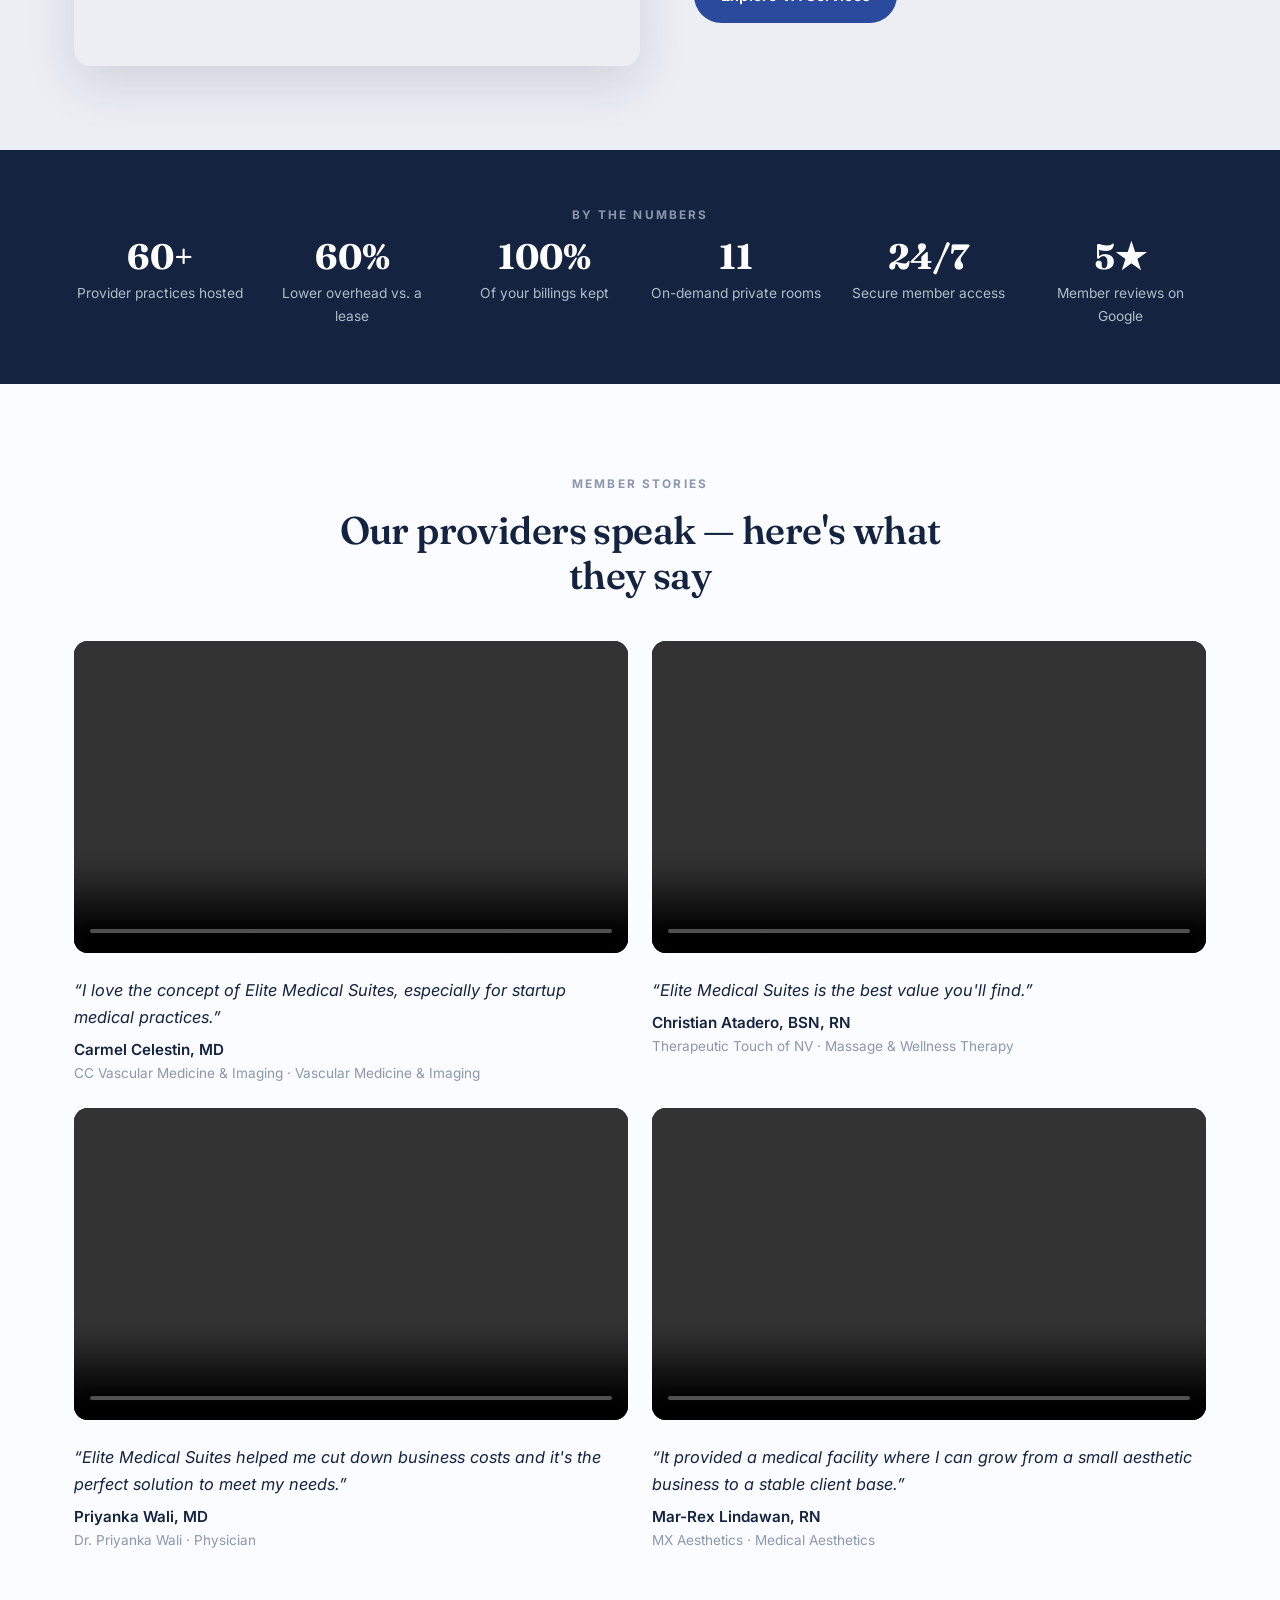
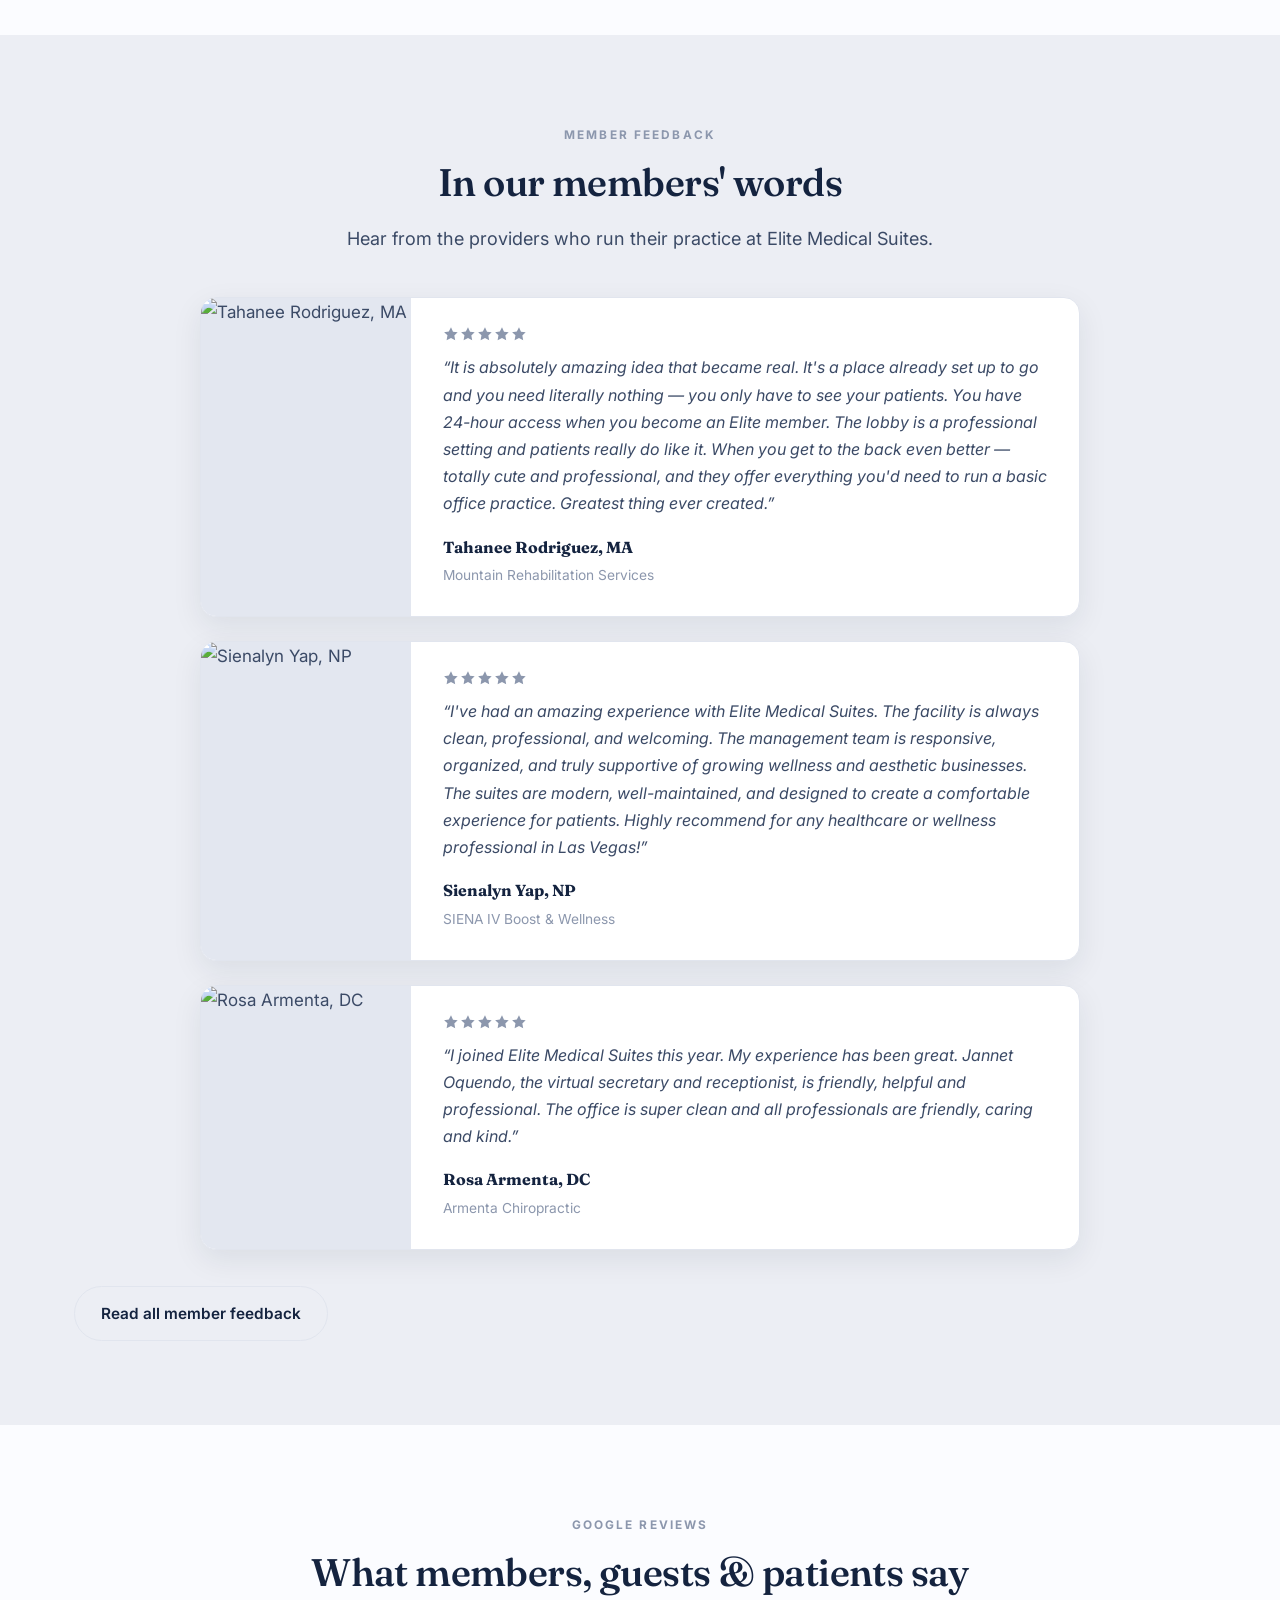
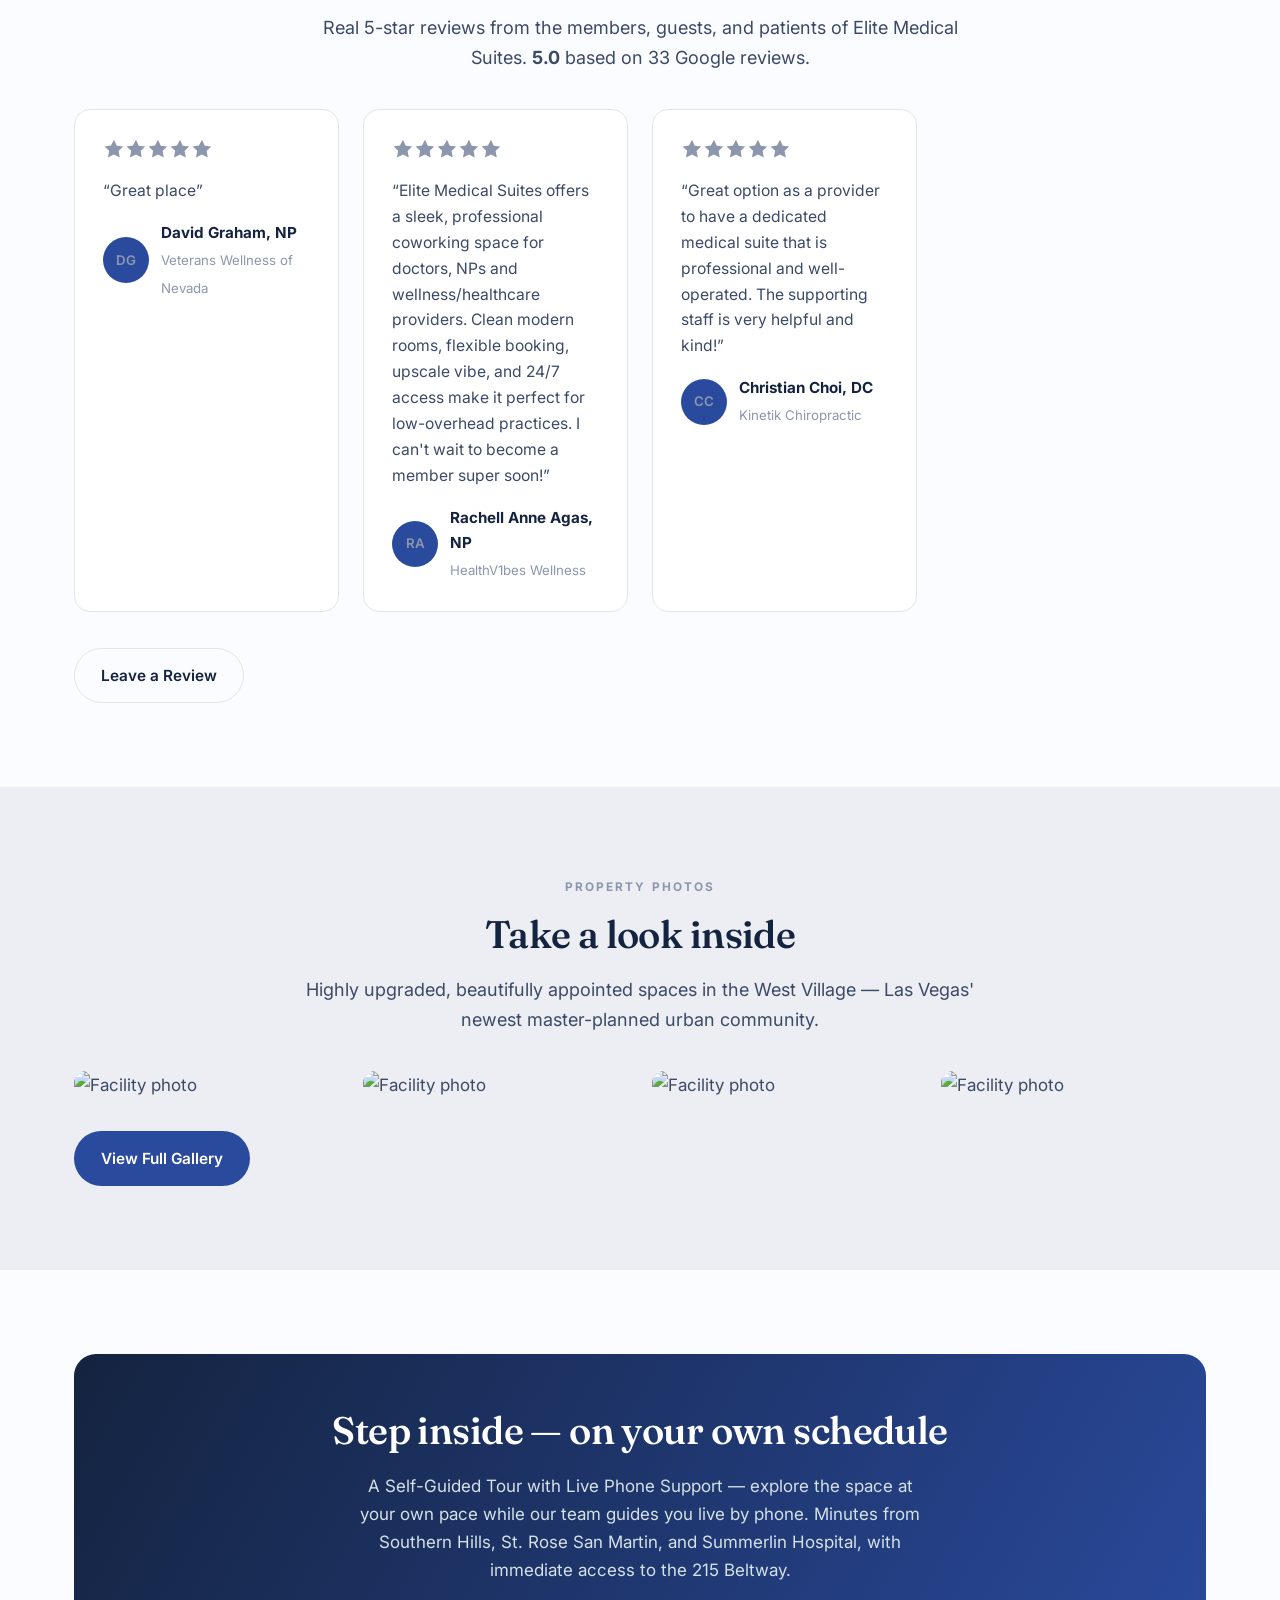
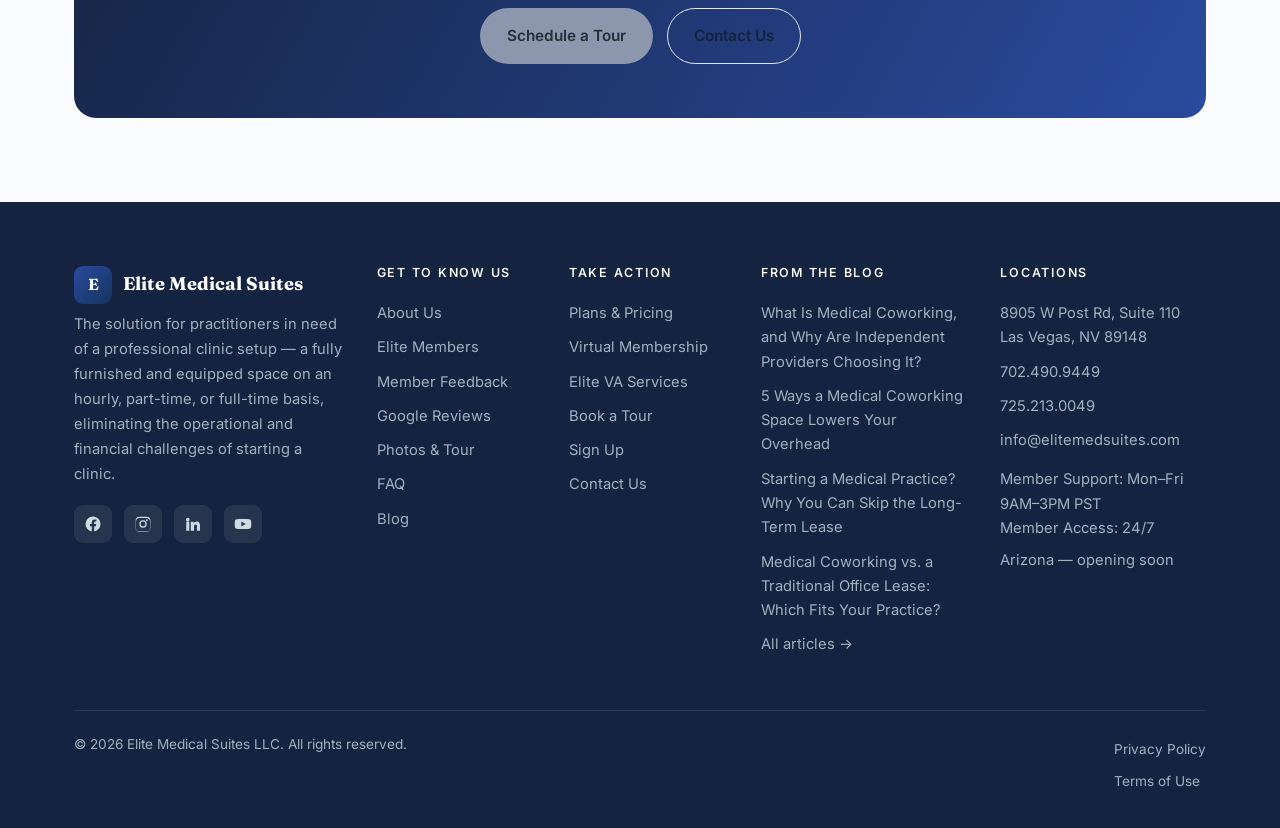
==== commit 2a86c9d3: "Add files via upload" ====
--- a/index.html
+++ b/index.html
@@ -192,7 +192,7 @@
   <h2>In our members' words</h2>
   <p class="lead">Hear from the providers who run their practice at Elite Medical Suites.</p>
  </div>
- <div class="grid g3"><div class="quotecard"><div class="stars"><svg viewBox="0 0 24 24" fill="none" stroke="currentColor" stroke-width="1.8" stroke-linecap="round" stroke-linejoin="round" width="22" height="22"><path d="M12 2l3 6.5 7 .9-5 4.8 1.3 7L12 18l-6.6 3.2L6.7 14l-5-4.8 7-.9z" fill="currentColor" stroke="none"/></svg><svg viewBox="0 0 24 24" fill="none" stroke="currentColor" stroke-width="1.8" stroke-linecap="round" stroke-linejoin="round" width="22" height="22"><path d="M12 2l3 6.5 7 .9-5 4.8 1.3 7L12 18l-6.6 3.2L6.7 14l-5-4.8 7-.9z" fill="currentColor" stroke="none"/></svg><svg viewBox="0 0 24 24" fill="none" stroke="currentColor" stroke-width="1.8" stroke-linecap="round" stroke-linejoin="round" width="22" height="22"><path d="M12 2l3 6.5 7 .9-5 4.8 1.3 7L12 18l-6.6 3.2L6.7 14l-5-4.8 7-.9z" fill="currentColor" stroke="none"/></svg><svg viewBox="0 0 24 24" fill="none" stroke="currentColor" stroke-width="1.8" stroke-linecap="round" stroke-linejoin="round" width="22" height="22"><path d="M12 2l3 6.5 7 .9-5 4.8 1.3 7L12 18l-6.6 3.2L6.7 14l-5-4.8 7-.9z" fill="currentColor" stroke="none"/></svg><svg viewBox="0 0 24 24" fill="none" stroke="currentColor" stroke-width="1.8" stroke-linecap="round" stroke-linejoin="round" width="22" height="22"><path d="M12 2l3 6.5 7 .9-5 4.8 1.3 7L12 18l-6.6 3.2L6.7 14l-5-4.8 7-.9z" fill="currentColor" stroke="none"/></svg></div><blockquote>“It is absolutely amazing idea that became real. It's a place already set up to go and you need literally nothing — you only have to see your patients. You have 24-hour access when you become an Elite member. The lobby is a professional setting and patients really do like it. When you get to the back even better — totally cute and professional, and they offer everything you'd need to run a basic office practice. Greatest thing ever created.”</blockquote><div class="who"><span class="avatar">TR</span><div><b>Tahanee Rodriguez, MA</b><span>Mountain Rehabilitation Services</span></div></div></div><div class="quotecard"><div class="stars"><svg viewBox="0 0 24 24" fill="none" stroke="currentColor" stroke-width="1.8" stroke-linecap="round" stroke-linejoin="round" width="22" height="22"><path d="M12 2l3 6.5 7 .9-5 4.8 1.3 7L12 18l-6.6 3.2L6.7 14l-5-4.8 7-.9z" fill="currentColor" stroke="none"/></svg><svg viewBox="0 0 24 24" fill="none" stroke="currentColor" stroke-width="1.8" stroke-linecap="round" stroke-linejoin="round" width="22" height="22"><path d="M12 2l3 6.5 7 .9-5 4.8 1.3 7L12 18l-6.6 3.2L6.7 14l-5-4.8 7-.9z" fill="currentColor" stroke="none"/></svg><svg viewBox="0 0 24 24" fill="none" stroke="currentColor" stroke-width="1.8" stroke-linecap="round" stroke-linejoin="round" width="22" height="22"><path d="M12 2l3 6.5 7 .9-5 4.8 1.3 7L12 18l-6.6 3.2L6.7 14l-5-4.8 7-.9z" fill="currentColor" stroke="none"/></svg><svg viewBox="0 0 24 24" fill="none" stroke="currentColor" stroke-width="1.8" stroke-linecap="round" stroke-linejoin="round" width="22" height="22"><path d="M12 2l3 6.5 7 .9-5 4.8 1.3 7L12 18l-6.6 3.2L6.7 14l-5-4.8 7-.9z" fill="currentColor" stroke="none"/></svg><svg viewBox="0 0 24 24" fill="none" stroke="currentColor" stroke-width="1.8" stroke-linecap="round" stroke-linejoin="round" width="22" height="22"><path d="M12 2l3 6.5 7 .9-5 4.8 1.3 7L12 18l-6.6 3.2L6.7 14l-5-4.8 7-.9z" fill="currentColor" stroke="none"/></svg></div><blockquote>“I've had an amazing experience with Elite Medical Suites. The facility is always clean, professional, and welcoming. The management team is responsive, organized, and truly supportive of growing wellness and aesthetic businesses. The suites are modern, well-maintained, and designed to create a comfortable experience for patients. Highly recommend for any healthcare or wellness professional in Las Vegas!”</blockquote><div class="who"><span class="avatar">SY</span><div><b>Sienalyn Yap, NP</b><span>SIENA IV Boost & Wellness</span></div></div></div><div class="quotecard"><div class="stars"><svg viewBox="0 0 24 24" fill="none" stroke="currentColor" stroke-width="1.8" stroke-linecap="round" stroke-linejoin="round" width="22" height="22"><path d="M12 2l3 6.5 7 .9-5 4.8 1.3 7L12 18l-6.6 3.2L6.7 14l-5-4.8 7-.9z" fill="currentColor" stroke="none"/></svg><svg viewBox="0 0 24 24" fill="none" stroke="currentColor" stroke-width="1.8" stroke-linecap="round" stroke-linejoin="round" width="22" height="22"><path d="M12 2l3 6.5 7 .9-5 4.8 1.3 7L12 18l-6.6 3.2L6.7 14l-5-4.8 7-.9z" fill="currentColor" stroke="none"/></svg><svg viewBox="0 0 24 24" fill="none" stroke="currentColor" stroke-width="1.8" stroke-linecap="round" stroke-linejoin="round" width="22" height="22"><path d="M12 2l3 6.5 7 .9-5 4.8 1.3 7L12 18l-6.6 3.2L6.7 14l-5-4.8 7-.9z" fill="currentColor" stroke="none"/></svg><svg viewBox="0 0 24 24" fill="none" stroke="currentColor" stroke-width="1.8" stroke-linecap="round" stroke-linejoin="round" width="22" height="22"><path d="M12 2l3 6.5 7 .9-5 4.8 1.3 7L12 18l-6.6 3.2L6.7 14l-5-4.8 7-.9z" fill="currentColor" stroke="none"/></svg><svg viewBox="0 0 24 24" fill="none" stroke="currentColor" stroke-width="1.8" stroke-linecap="round" stroke-linejoin="round" width="22" height="22"><path d="M12 2l3 6.5 7 .9-5 4.8 1.3 7L12 18l-6.6 3.2L6.7 14l-5-4.8 7-.9z" fill="currentColor" stroke="none"/></svg></div><blockquote>“I joined Elite Medical Suites this year. My experience has been great. Jannet Oquendo, the virtual secretary and receptionist, is friendly, helpful and professional. The office is super clean and all professionals are friendly, caring and kind.”</blockquote><div class="who"><span class="avatar">RA</span><div><b>Rosa Armenta, DC</b><span>Armenta Chiropractic</span></div></div></div></div>
+ <div class="fbwrap"><div class="fbcard"><div class="fbphoto"><img src="https://elite-medical-suites.vercel.app/reviews/tahanee-rodriguez.jpg" alt="Tahanee Rodriguez, MA" loading="lazy"></div><div class="fbbody"><div class="stars"><svg viewBox="0 0 24 24" fill="none" stroke="currentColor" stroke-width="1.8" stroke-linecap="round" stroke-linejoin="round" width="22" height="22"><path d="M12 2l3 6.5 7 .9-5 4.8 1.3 7L12 18l-6.6 3.2L6.7 14l-5-4.8 7-.9z" fill="currentColor" stroke="none"/></svg><svg viewBox="0 0 24 24" fill="none" stroke="currentColor" stroke-width="1.8" stroke-linecap="round" stroke-linejoin="round" width="22" height="22"><path d="M12 2l3 6.5 7 .9-5 4.8 1.3 7L12 18l-6.6 3.2L6.7 14l-5-4.8 7-.9z" fill="currentColor" stroke="none"/></svg><svg viewBox="0 0 24 24" fill="none" stroke="currentColor" stroke-width="1.8" stroke-linecap="round" stroke-linejoin="round" width="22" height="22"><path d="M12 2l3 6.5 7 .9-5 4.8 1.3 7L12 18l-6.6 3.2L6.7 14l-5-4.8 7-.9z" fill="currentColor" stroke="none"/></svg><svg viewBox="0 0 24 24" fill="none" stroke="currentColor" stroke-width="1.8" stroke-linecap="round" stroke-linejoin="round" width="22" height="22"><path d="M12 2l3 6.5 7 .9-5 4.8 1.3 7L12 18l-6.6 3.2L6.7 14l-5-4.8 7-.9z" fill="currentColor" stroke="none"/></svg><svg viewBox="0 0 24 24" fill="none" stroke="currentColor" stroke-width="1.8" stroke-linecap="round" stroke-linejoin="round" width="22" height="22"><path d="M12 2l3 6.5 7 .9-5 4.8 1.3 7L12 18l-6.6 3.2L6.7 14l-5-4.8 7-.9z" fill="currentColor" stroke="none"/></svg></div><blockquote>“It is absolutely amazing idea that became real. It's a place already set up to go and you need literally nothing — you only have to see your patients. You have 24-hour access when you become an Elite member. The lobby is a professional setting and patients really do like it. When you get to the back even better — totally cute and professional, and they offer everything you'd need to run a basic office practice. Greatest thing ever created.”</blockquote><div class="fbwho"><b>Tahanee Rodriguez, MA</b><span>Mountain Rehabilitation Services</span></div></div></div><div class="fbcard"><div class="fbphoto"><img src="https://elite-medical-suites.vercel.app/reviews/sienalyn-yap.jpg" alt="Sienalyn Yap, NP" loading="lazy"></div><div class="fbbody"><div class="stars"><svg viewBox="0 0 24 24" fill="none" stroke="currentColor" stroke-width="1.8" stroke-linecap="round" stroke-linejoin="round" width="22" height="22"><path d="M12 2l3 6.5 7 .9-5 4.8 1.3 7L12 18l-6.6 3.2L6.7 14l-5-4.8 7-.9z" fill="currentColor" stroke="none"/></svg><svg viewBox="0 0 24 24" fill="none" stroke="currentColor" stroke-width="1.8" stroke-linecap="round" stroke-linejoin="round" width="22" height="22"><path d="M12 2l3 6.5 7 .9-5 4.8 1.3 7L12 18l-6.6 3.2L6.7 14l-5-4.8 7-.9z" fill="currentColor" stroke="none"/></svg><svg viewBox="0 0 24 24" fill="none" stroke="currentColor" stroke-width="1.8" stroke-linecap="round" stroke-linejoin="round" width="22" height="22"><path d="M12 2l3 6.5 7 .9-5 4.8 1.3 7L12 18l-6.6 3.2L6.7 14l-5-4.8 7-.9z" fill="currentColor" stroke="none"/></svg><svg viewBox="0 0 24 24" fill="none" stroke="currentColor" stroke-width="1.8" stroke-linecap="round" stroke-linejoin="round" width="22" height="22"><path d="M12 2l3 6.5 7 .9-5 4.8 1.3 7L12 18l-6.6 3.2L6.7 14l-5-4.8 7-.9z" fill="currentColor" stroke="none"/></svg><svg viewBox="0 0 24 24" fill="none" stroke="currentColor" stroke-width="1.8" stroke-linecap="round" stroke-linejoin="round" width="22" height="22"><path d="M12 2l3 6.5 7 .9-5 4.8 1.3 7L12 18l-6.6 3.2L6.7 14l-5-4.8 7-.9z" fill="currentColor" stroke="none"/></svg></div><blockquote>“I've had an amazing experience with Elite Medical Suites. The facility is always clean, professional, and welcoming. The management team is responsive, organized, and truly supportive of growing wellness and aesthetic businesses. The suites are modern, well-maintained, and designed to create a comfortable experience for patients. Highly recommend for any healthcare or wellness professional in Las Vegas!”</blockquote><div class="fbwho"><b>Sienalyn Yap, NP</b><span>SIENA IV Boost & Wellness</span></div></div></div><div class="fbcard"><div class="fbphoto"><img src="https://elite-medical-suites.vercel.app/reviews/rosa-armenta.jpg" alt="Rosa Armenta, DC" loading="lazy"></div><div class="fbbody"><div class="stars"><svg viewBox="0 0 24 24" fill="none" stroke="currentColor" stroke-width="1.8" stroke-linecap="round" stroke-linejoin="round" width="22" height="22"><path d="M12 2l3 6.5 7 .9-5 4.8 1.3 7L12 18l-6.6 3.2L6.7 14l-5-4.8 7-.9z" fill="currentColor" stroke="none"/></svg><svg viewBox="0 0 24 24" fill="none" stroke="currentColor" stroke-width="1.8" stroke-linecap="round" stroke-linejoin="round" width="22" height="22"><path d="M12 2l3 6.5 7 .9-5 4.8 1.3 7L12 18l-6.6 3.2L6.7 14l-5-4.8 7-.9z" fill="currentColor" stroke="none"/></svg><svg viewBox="0 0 24 24" fill="none" stroke="currentColor" stroke-width="1.8" stroke-linecap="round" stroke-linejoin="round" width="22" height="22"><path d="M12 2l3 6.5 7 .9-5 4.8 1.3 7L12 18l-6.6 3.2L6.7 14l-5-4.8 7-.9z" fill="currentColor" stroke="none"/></svg><svg viewBox="0 0 24 24" fill="none" stroke="currentColor" stroke-width="1.8" stroke-linecap="round" stroke-linejoin="round" width="22" height="22"><path d="M12 2l3 6.5 7 .9-5 4.8 1.3 7L12 18l-6.6 3.2L6.7 14l-5-4.8 7-.9z" fill="currentColor" stroke="none"/></svg><svg viewBox="0 0 24 24" fill="none" stroke="currentColor" stroke-width="1.8" stroke-linecap="round" stroke-linejoin="round" width="22" height="22"><path d="M12 2l3 6.5 7 .9-5 4.8 1.3 7L12 18l-6.6 3.2L6.7 14l-5-4.8 7-.9z" fill="currentColor" stroke="none"/></svg></div><blockquote>“I joined Elite Medical Suites this year. My experience has been great. Jannet Oquendo, the virtual secretary and receptionist, is friendly, helpful and professional. The office is super clean and all professionals are friendly, caring and kind.”</blockquote><div class="fbwho"><b>Rosa Armenta, DC</b><span>Armenta Chiropractic</span></div></div></div></div>
  <div class="center btns" style="margin-top:36px"><a class="btn btn-ghost" href="reviews.html">Read all member feedback</a></div>
 </div></section>
 
--- a/styles.css
+++ b/styles.css
@@ -46,7 +46,7 @@
 .navy .btn-ghost{color:#fff;border-color:rgba(255,255,255,.3)}
 .navy .btn-ghost:hover{border-color:#fff;background:rgba(255,255,255,.08);color:#fff}
 .btn-gold{background:var(--gold);color:#23303a}
-.btn-gold:hover{background:#b0883c;color:#23303a;transform:translateY(-1px)}
+.btn-gold:hover{background:#76829c;color:#fff;transform:translateY(-1px)}
 .btns{display:flex;flex-wrap:wrap;gap:14px}
 .center .btns{justify-content:center}
 /* header */
@@ -92,18 +92,19 @@
 .hero-bg{position:absolute;inset:0;z-index:0}
 .hero-bg img{width:100%;height:100%;object-fit:cover}
 .hero-bg::after{content:"";position:absolute;inset:0;
-  background:linear-gradient(110deg,rgba(13,36,51,.92) 0%,rgba(13,36,51,.74) 45%,rgba(14,125,137,.55) 100%)}
-.hero-in{position:relative;z-index:1;padding:120px 0 110px;max-width:720px}
+  background:linear-gradient(110deg,rgba(20,35,63,.92) 0%,rgba(20,35,63,.72) 45%,rgba(42,74,158,.55) 100%)}
+.hero-in{position:relative;z-index:1;padding:120px 0 110px;max-width:820px;margin:0 auto;text-align:center}
 .hero h1{color:#fff}
-.hero p{color:#dbe6ec;font-size:1.18rem;max-width:600px}
+.hero p{color:#dbe6ec;font-size:1.18rem;max-width:620px;margin-left:auto;margin-right:auto}
 .hero .eyebrow{color:var(--gold)}
+.hero .btns{justify-content:center}
 .hero .tag{display:inline-block;font-size:.95rem;color:#cfe0e4;margin-top:22px}
 .hero .tag a{color:#fff;font-weight:600}
 /* page header (interior) */
-.phead{background:linear-gradient(160deg,#0d2433,#11364a 60%,#0e7d89);color:#fff;padding:96px 0 70px;position:relative}
+.phead{background:linear-gradient(160deg,#14233f,#1c2f4f 60%,#2a4a9e);color:#fff;padding:96px 0 70px;position:relative;text-align:center}
 .phead .eyebrow{color:var(--gold)}
-.phead h1{color:#fff;max-width:760px}
-.phead p{color:#d4e2e7;font-size:1.14rem;max-width:640px}
+.phead h1{color:#fff;max-width:820px;margin-left:auto;margin-right:auto}
+.phead p{color:#d4e2e7;font-size:1.14rem;max-width:640px;margin-left:auto;margin-right:auto}
 /* featured strip */
 .featured{border-bottom:1px solid var(--line);background:#fff;padding:26px 0}
 .featured .row{display:flex;align-items:center;gap:30px;flex-wrap:wrap;justify-content:center}
@@ -190,6 +191,19 @@
   font-weight:600;display:flex;align-items:center;justify-content:center;font-size:1rem;flex:0 0 auto}
 .quotecard .who b{display:block;color:var(--head);font-size:.95rem}
 .quotecard .who span{font-size:.83rem;color:var(--muted)}
+/* member feedback (photo + quote) */
+.fbwrap{max-width:880px;margin:0 auto;display:grid;gap:24px;text-align:left}
+.fbcard{display:grid;grid-template-columns:210px 1fr;background:#fff;border:1px solid var(--line);
+  border-radius:var(--radius);overflow:hidden;box-shadow:var(--shadow)}
+.fbcard .fbphoto{background:var(--soft2)}
+.fbcard .fbphoto img{width:100%;height:100%;min-height:230px;object-fit:cover;object-position:center top}
+.fbcard .fbbody{padding:28px 32px;display:flex;flex-direction:column;justify-content:center}
+.fbcard .stars{color:var(--gold);letter-spacing:2px;margin-bottom:12px;display:flex;gap:1px}
+.fbcard .stars svg{width:16px;height:16px}
+.fbcard blockquote{margin:0 0 16px;font-size:1rem;color:var(--body);line-height:1.7;font-style:italic}
+.fbcard .fbwho b{display:block;color:var(--head);font-size:1rem;font-family:'Fraunces','Georgia',serif}
+.fbcard .fbwho span{font-size:.86rem;color:var(--muted)}
+@media(max-width:620px){.fbcard{grid-template-columns:1fr}.fbcard .fbphoto img{height:300px;min-height:0}}
 /* members */
 .mcard{text-align:center}
 .mcard .logo{height:88px;display:flex;align-items:center;justify-content:center;margin-bottom:16px}
@@ -230,7 +244,7 @@
 .taggrid .t{background:#fff;border:1px solid var(--line);border-radius:999px;padding:9px 16px;font-size:.9rem;
   color:var(--head);font-weight:500}
 /* cta band */
-.ctaband{background:linear-gradient(120deg,#0d2433,#0e7d89);color:#fff;border-radius:22px;padding:54px 44px;text-align:center}
+.ctaband{background:linear-gradient(120deg,#14233f,#2a4a9e);color:#fff;border-radius:22px;padding:54px 44px;text-align:center}
 .ctaband h2{color:#fff}
 .ctaband p{color:#d4e2e7;max-width:560px;margin:0 auto 24px}
 /* legal / prose */
@@ -261,7 +275,7 @@
 footer .social a:hover{background:var(--primary)}
 footer .social svg{width:18px;height:18px;fill:#cfdbe3}
 .fbrand{display:flex;align-items:center;gap:11px;color:#fff;font-family:'Inter';font-weight:700;font-size:1.15rem;margin-bottom:8px}
-.fbrand .mark{width:38px;height:38px;border-radius:9px;background:linear-gradient(135deg,var(--primary),#16607a);
+.fbrand .mark{width:38px;height:38px;border-radius:9px;background:linear-gradient(135deg,var(--primary),#16345f);
   display:flex;align-items:center;justify-content:center;font-size:1rem}
 .fbot{border-top:1px solid rgba(255,255,255,.1);margin-top:48px;padding-top:22px;display:flex;
   justify-content:space-between;flex-wrap:wrap;gap:12px;font-size:.85rem}
